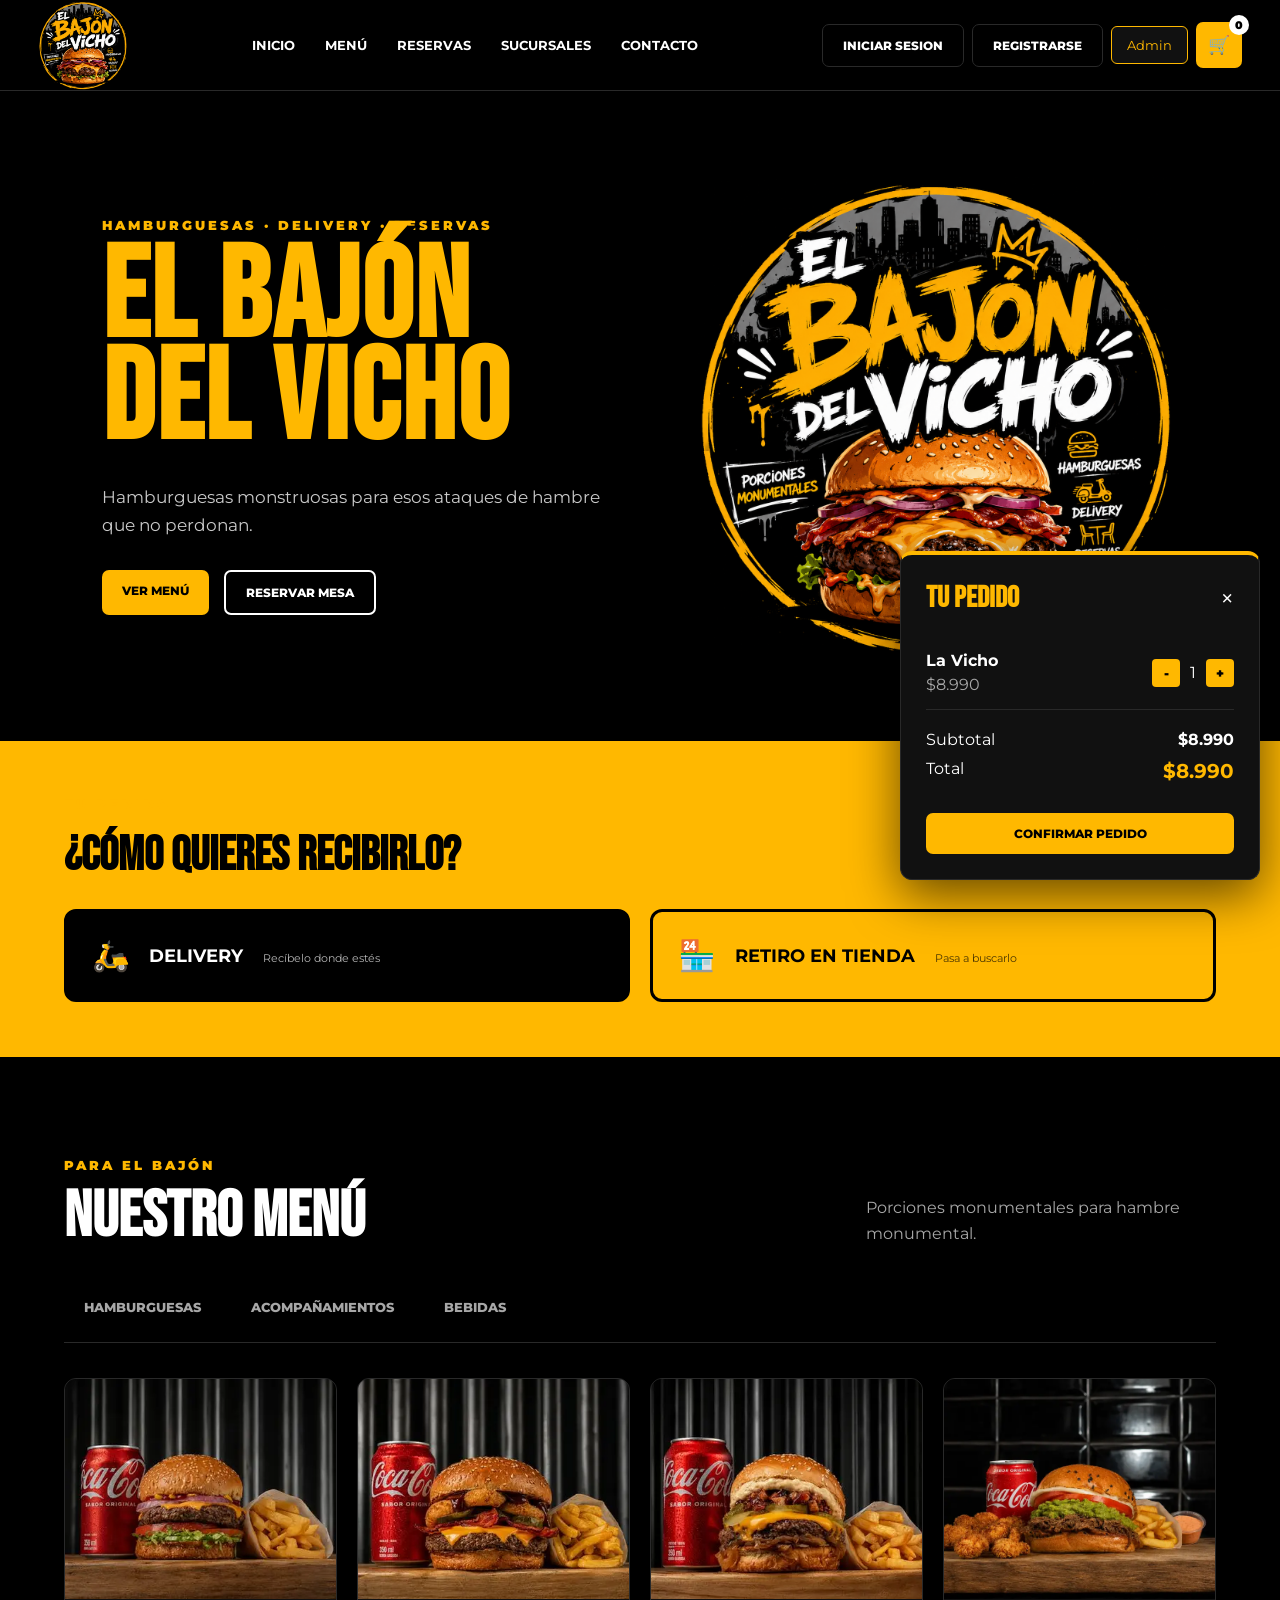
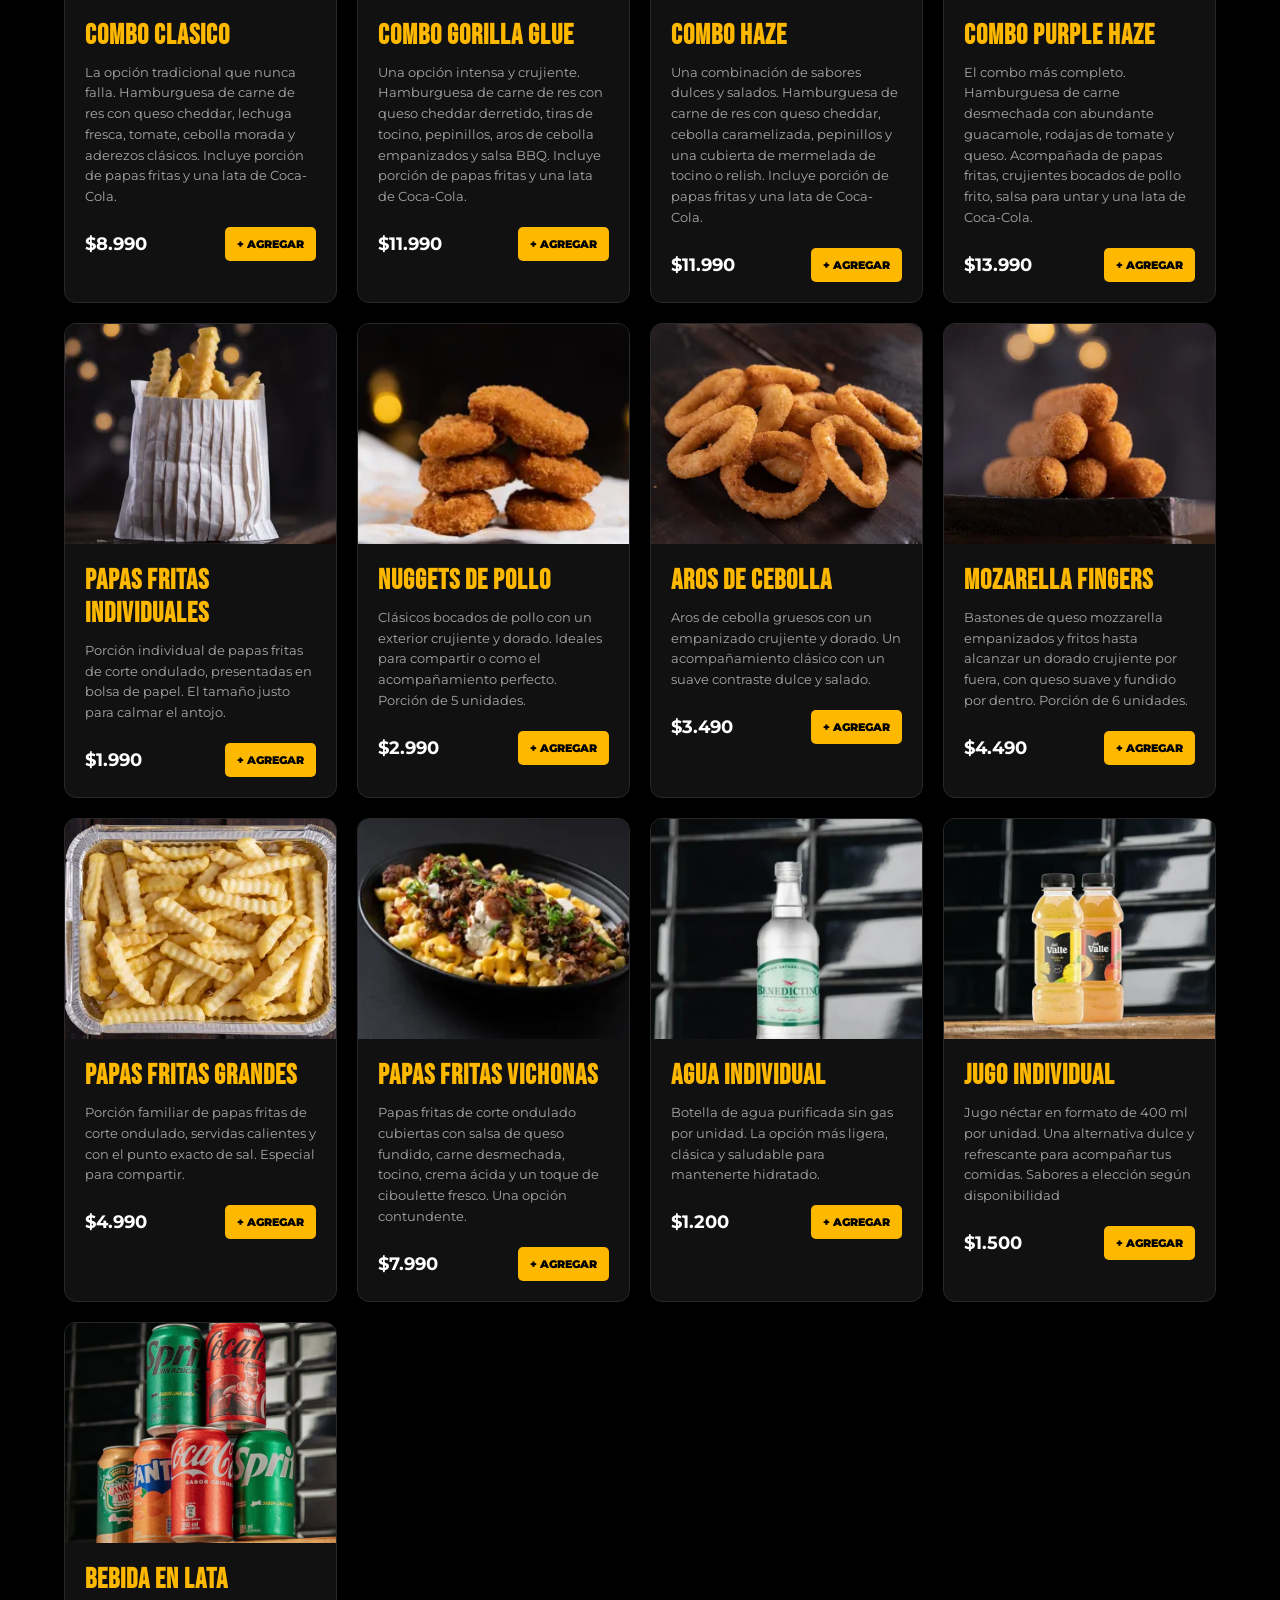
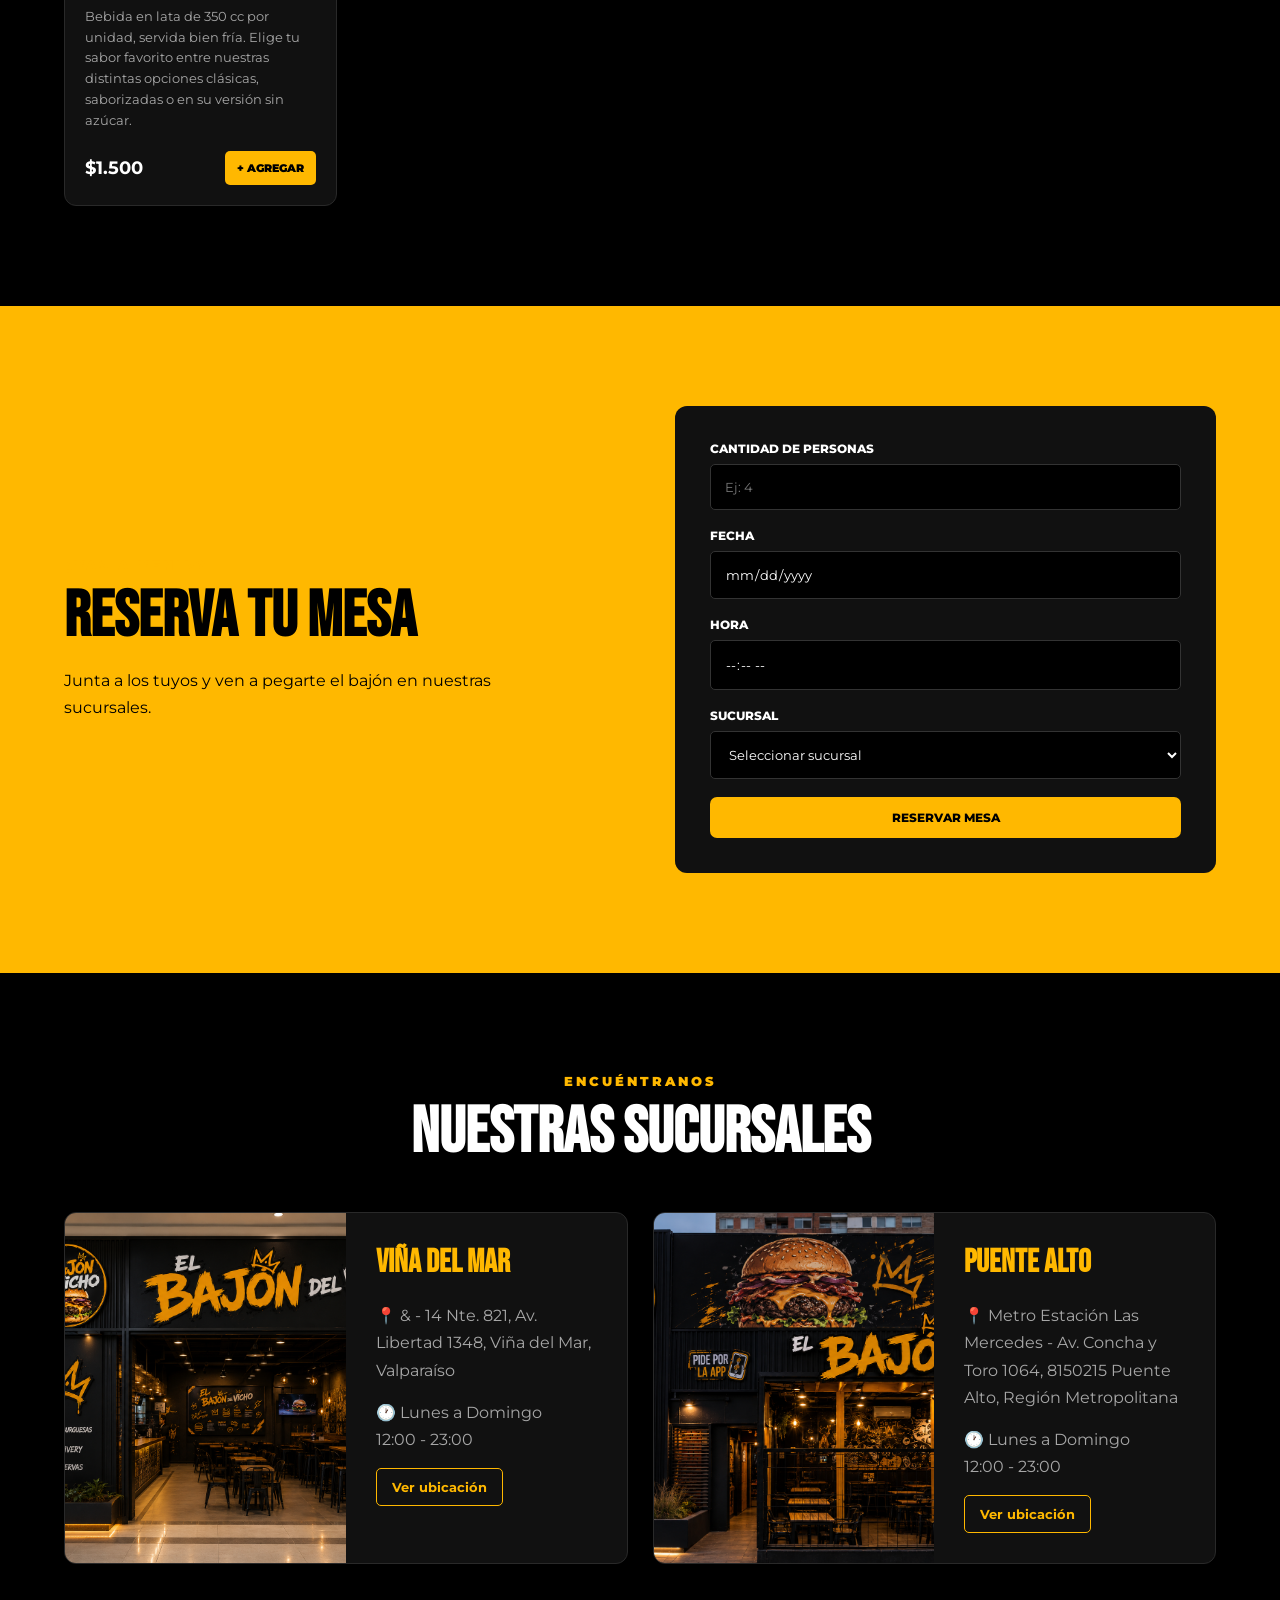
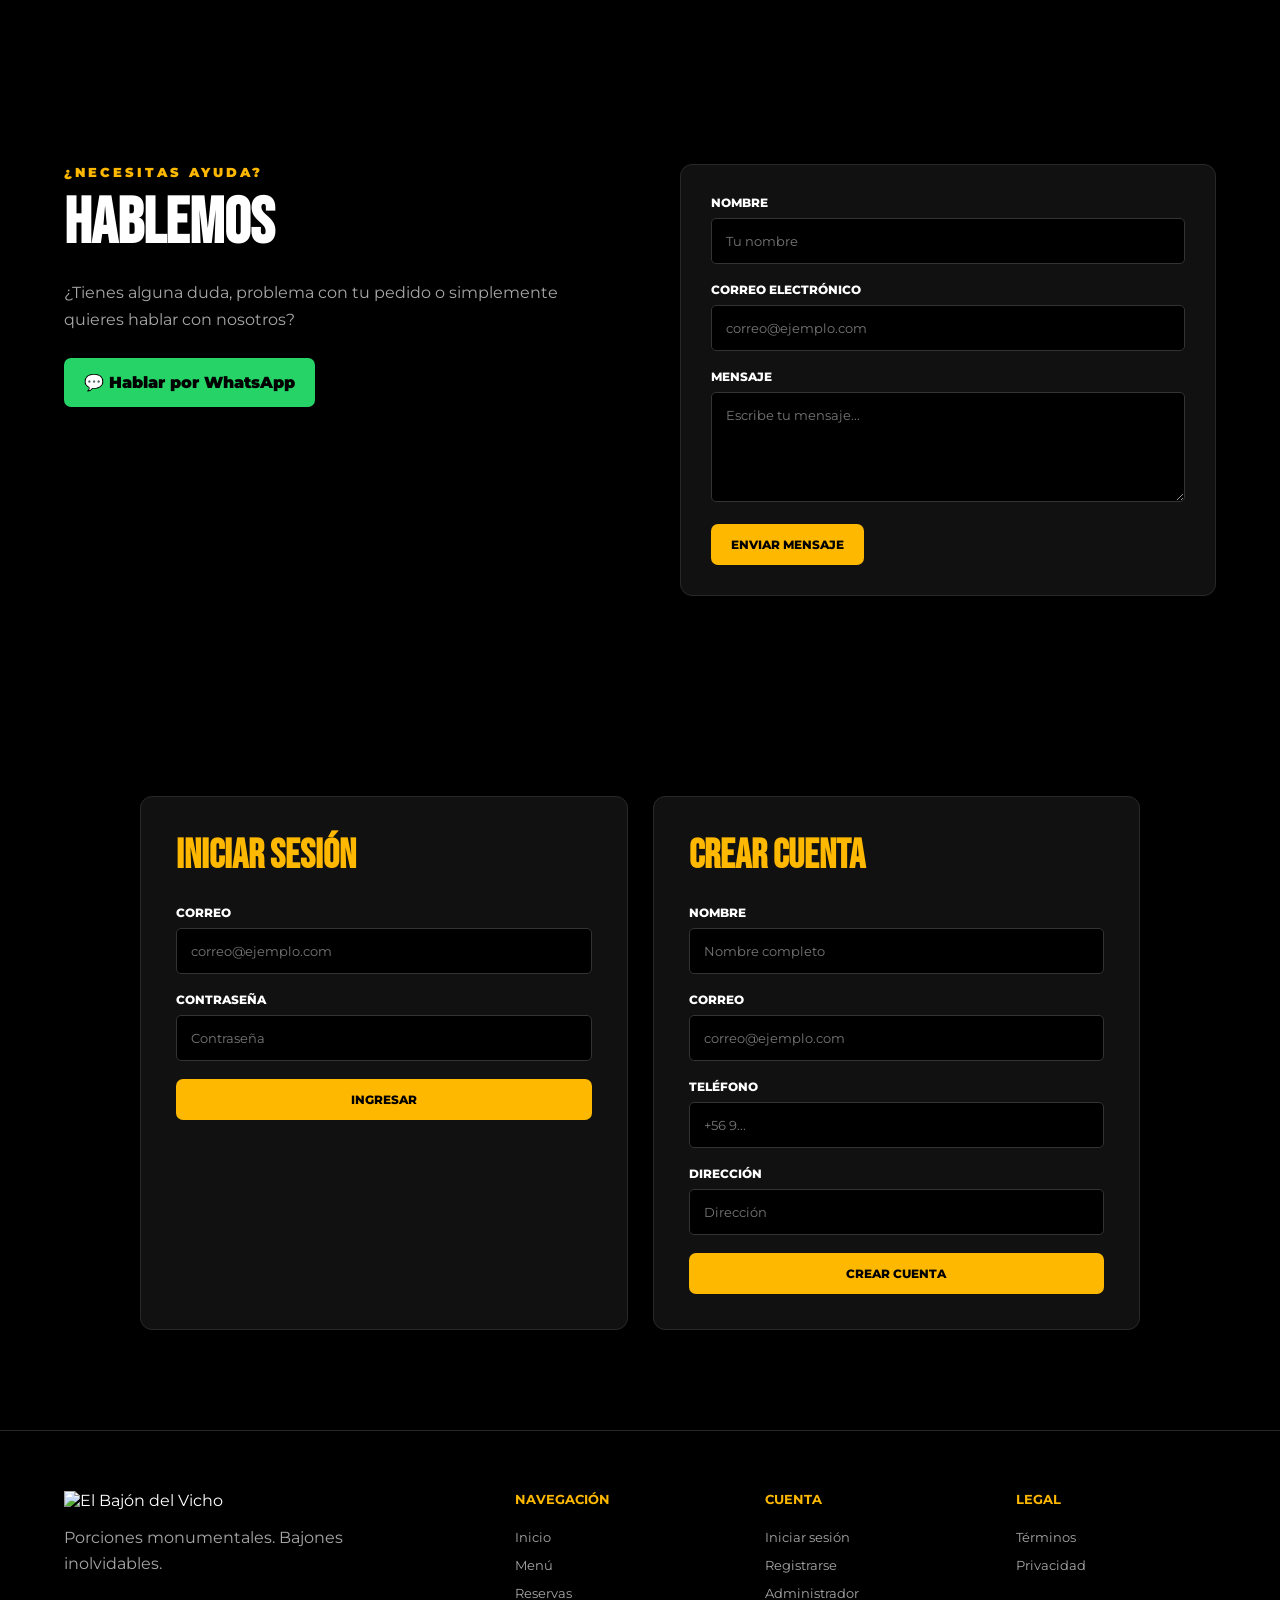
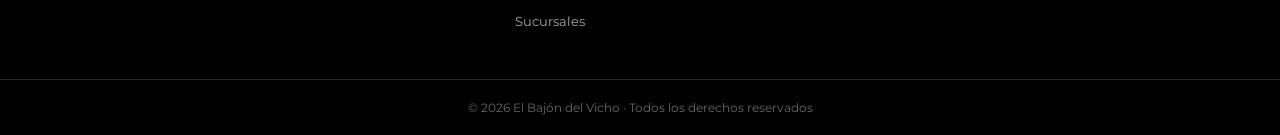
==== index.html @ 32c3caaf "Agregué las imagenes de sucursales, le añadí la dirección y la funcionalidad del botón "Ver Ubicació" ====
<!DOCTYPE html>
<html lang="es">

<head>
    <meta charset="UTF-8">
    <meta name="viewport" content="width=device-width, initial-scale=1.0">

    <title>El Bajón del Vicho | Hamburguesería</title>

    <link rel="stylesheet" href="css/style.css">

    <!-- Fuente -->
    <link rel="preconnect" href="https://fonts.googleapis.com">
    <link rel="preconnect" href="https://fonts.gstatic.com" crossorigin>

    <link href="https://fonts.googleapis.com/css2?family=Bebas+Neue&family=Montserrat:wght@400;500;600;700;800;900&display=swap"
          rel="stylesheet">
</head>

<body>

<!-- =====================================================
     HEADER / NAVEGACIÓN
====================================================== -->

<header class="header">

    <div class="header-container">

        <a href="#inicio" class="logo">
            <img src="assets/logo.png" alt="El Bajón del Vicho" wid>
        </a>

        <nav class="navbar">

            <a href="#inicio">Inicio</a>
            <a href="#menu">Menú</a>
            <a href="#reservas">Reservas</a>
            <a href="#sucursales">Sucursales</a>
            <a href="#contacto">Contacto</a>

        </nav>

        <div class="header-actions">

            <!-- R.2 -->
            <button class="btn btn-login">
                Iniciar sesión
            </button>

            <!-- R.1 -->
            <button class="btn btn-register">
                Registrarse
            </button>

            <!-- R.3 -->
            <button class="admin-button">
                Admin
            </button>

            <button class="cart-button">
                🛒
                <span>0</span>
            </button>

        </div>

    </div>

</header>


<main>

    <!-- =====================================================
         HERO
    ====================================================== -->

    <section id="inicio" class="hero">

        <div class="hero-content">

            <p class="hero-subtitle">
                HAMBURGUESAS · DELIVERY · RESERVAS
            </p>

            <h1>
                EL BAJÓN<br>
                DEL VICHO
            </h1>

            <p class="hero-description">
                Hamburguesas monstruosas para esos ataques
                de hambre que no perdonan.
            </p>

            <div class="hero-buttons">

                <a href="#menu" class="btn btn-primary">
                    Ver menú
                </a>

                <a href="#reservas" class="btn btn-secondary">
                    Reservar mesa
                </a>

            </div>

        </div>

        <!-- Lugar para imagen principal -->
        <div class="hero-image">

            <img
                    src="assets/logo.png"
                    alt="Hamburguesa El Bajón del Vicho"
            >

        </div>

    </section>


    <!-- =====================================================
         MODALIDAD DEL PEDIDO
         R.7
    ====================================================== -->

    <section class="order-type">

        <div class="section-container">

            <p class="section-label">
                TU PEDIDO
            </p>

            <h2>
                ¿CÓMO QUIERES RECIBIRLO?
            </h2>

            <div class="order-options">

                <button class="order-option active">

                        <span class="order-icon">
                            🛵
                        </span>

                    <strong>
                        DELIVERY
                    </strong>

                    <small>
                        Recíbelo donde estés
                    </small>

                </button>


                <button class="order-option">

                        <span class="order-icon">
                            🏪
                        </span>

                    <strong>
                        RETIRO EN TIENDA
                    </strong>

                    <small>
                        Pasa a buscarlo
                    </small>

                </button>

            </div>

        </div>

    </section>


    <!-- =====================================================
         MENÚ
         R.5
    ====================================================== -->

    <section id="menu" class="menu-section">

        <div class="section-container">

            <div class="section-heading">

                <div>

                    <p class="section-label">
                        PARA EL BAJÓN
                    </p>

                    <h2>
                        NUESTRO MENÚ
                    </h2>

                </div>

                <p class="section-description">
                    Porciones monumentales para hambre monumental.
                </p>

            </div>


            <!-- Categorías -->

            <div class="categories">

                <button class="category" data-filter="hamburguesas">
                    Hamburguesas
                </button>

                <button class="category" data-filter="acompanamientos">
                    Acompañamientos
                </button>

                <button class="category" data-filter="bebidas">
                    Bebidas
                </button>

            </div>


            <!-- Productos -->

            <div class="products-grid">


                <!-- PRODUCTO 1 -->

                <article class="product-card" data-category="hamburguesas">

                    <div class="product-image">

                        <!-- REEMPLAZAR POR FOTO -->
                        <img
                                src="assets/combo_clasico.webp"
                                alt="Hamburguesa clásica"
                        >

                    </div>

                    <div class="product-info">

                        <h3>
                            COMBO CLASICO
                        </h3>

                        <p>
                            La opción tradicional que nunca falla. Hamburguesa de carne de res con queso cheddar, lechuga fresca, tomate, cebolla morada y aderezos clásicos. Incluye porción de papas fritas y una lata de Coca-Cola.
                        </p>

                        <div class="product-bottom">

                            <strong>
                                $8.990
                            </strong>

                            <!-- R.6 -->
                            <button class="add-button">
                                + AGREGAR
                            </button>

                        </div>

                    </div>

                </article>


                <!-- PRODUCTO 2 -->

                <article class="product-card" data-category="hamburguesas">

                    <div class="product-image">

                        <img
                                src="assets/combo_gorilla_glue.webp"
                                alt="Hamburguesa doble"
                        >

                    </div>

                    <div class="product-info">

                        <h3>
                            COMBO GORILLA GLUE
                        </h3>

                        <p>
                            Una opción intensa y crujiente. Hamburguesa de carne de res con queso cheddar derretido, tiras de tocino, pepinillos, aros de cebolla empanizados y salsa BBQ. Incluye porción de papas fritas y una lata de Coca-Cola.
                        </p>

                        <div class="product-bottom">

                            <strong>
                                $11.990
                            </strong>

                            <button class="add-button">
                                + AGREGAR
                            </button>

                        </div>

                    </div>

                </article>


                <!-- PRODUCTO 3 -->

                <article class="product-card" data-category="hamburguesas">

                    <div class="product-image">

                        <img
                                src="assets/combo_haze.webp"
                                alt="Hamburguesa monstruosa"
                        >

                    </div>

                    <div class="product-info">

                        <h3>
                            COMBO HAZE
                        </h3>

                        <p>
                            Una combinación de sabores dulces y salados. Hamburguesa de carne de res con queso cheddar, cebolla caramelizada, pepinillos y una cubierta de mermelada de tocino o relish. Incluye porción de papas fritas y una lata de Coca-Cola.
                        </p>

                        <div class="product-bottom">

                            <strong>
                                $11.990
                            </strong>

                            <button class="add-button">
                                + AGREGAR
                            </button>

                        </div>

                    </div>

                </article>


                <!-- PRODUCTO 4 -->

                <article class="product-card" data-category="hamburguesas">

                    <div class="product-image">

                        <img
                                src="assets/combo_purple_haze.webp"
                                alt="Papas fritas"
                        >

                    </div>

                    <div class="product-info">

                        <h3>
                            COMBO PURPLE HAZE
                        </h3>

                        <p>
                            El combo más completo. Hamburguesa de carne desmechada con abundante guacamole, rodajas de tomate y queso. Acompañada de papas fritas, crujientes bocados de pollo frito, salsa para untar y una lata de Coca-Cola.
                        </p>

                        <div class="product-bottom">

                            <strong>
                                $13.990
                            </strong>

                            <button class="add-button">
                                + AGREGAR
                            </button>

                        </div>

                    </div>

                </article>

                <!-- PRODUCTO 5 -->

                <article class="product-card" data-category="acompanamientos">

                    <div class="product-image">

                        <img
                                src="assets/papas_individuales.webp"
                                alt="Papas Fritas Individuales"
                        >

                    </div>

                    <div class="product-info">

                        <h3>
                            Papas Fritas Individuales
                        </h3>

                        <p>
                            Porción individual de papas fritas de corte ondulado, presentadas en bolsa de papel. El tamaño justo para calmar el antojo.
                        </p>

                        <div class="product-bottom">

                            <strong>
                                $1.990
                            </strong>

                            <button class="add-button">
                                + AGREGAR
                            </button>

                        </div>

                    </div>

                </article>

                <!-- PRODUCTO 6 -->

                <article class="product-card" data-category="acompanamientos">

                    <div class="product-image">

                        <img
                                src="assets/nuggets_pollo.webp"
                                alt="Nuggets Pollo"
                        >

                    </div>

                    <div class="product-info">

                        <h3>
                            Nuggets de Pollo
                        </h3>

                        <p>
                            Clásicos bocados de pollo con un exterior crujiente y dorado. Ideales para compartir o como el acompañamiento perfecto. Porción de 5 unidades.
                        </p>

                        <div class="product-bottom">

                            <strong>
                                $2.990
                            </strong>

                            <button class="add-button">
                                + AGREGAR
                            </button>

                        </div>

                    </div>

                </article>

                <!-- PRODUCTO 7 -->

                <article class="product-card" data-category="acompanamientos">

                    <div class="product-image">

                        <img
                                src="assets/aros_cebolla.webp"
                                alt="Aros de Cebolla"
                        >

                    </div>

                    <div class="product-info">

                        <h3>
                            Aros de Cebolla
                        </h3>

                        <p>
                            Aros de cebolla gruesos con un empanizado crujiente y dorado. Un acompañamiento clásico con un suave contraste dulce y salado.
                        </p>

                        <div class="product-bottom">

                            <strong>
                                $3.490
                            </strong>

                            <button class="add-button">
                                + AGREGAR
                            </button>

                        </div>

                    </div>

                </article>

                <!-- PRODUCTO 8 -->

                <article class="product-card" data-category="acompanamientos">

                    <div class="product-image">

                        <img
                                src="assets/mozarella_fingers.webp"
                                alt="Mozarella Fingers"
                        >

                    </div>

                    <div class="product-info">

                        <h3>
                            Mozarella Fingers
                        </h3>

                        <p>
                            Bastones de queso mozzarella empanizados y fritos hasta alcanzar un dorado crujiente por fuera, con queso suave y fundido por dentro. Porción de 6 unidades.
                        </p>

                        <div class="product-bottom">

                            <strong>
                                $4.490
                            </strong>

                            <button class="add-button">
                                + AGREGAR
                            </button>

                        </div>

                    </div>

                </article>

                <!-- PRODUCTO 9 -->

                <article class="product-card" data-category="acompanamientos">

                    <div class="product-image">

                        <img
                                src="assets/papas_grandes.webp"
                                alt="Papas grandes"
                        >

                    </div>

                    <div class="product-info">

                        <h3>
                            Papas Fritas Grandes
                        </h3>

                        <p>
                            Porción familiar de papas fritas de corte ondulado, servidas calientes y con el punto exacto de sal. Especial para compartir.
                        </p>

                        <div class="product-bottom">

                            <strong>
                                $4.990
                            </strong>

                            <button class="add-button">
                                + AGREGAR
                            </button>

                        </div>

                    </div>

                </article>

                <!-- PRODUCTO 10 -->

                <article class="product-card" data-category="acompanamientos">

                    <div class="product-image">

                        <img
                                src="assets/papas_clasicas.webp"
                                alt="Papas Fritas Vichonas"
                        >

                    </div>

                    <div class="product-info">

                        <h3>
                            Papas Fritas Vichonas
                        </h3>

                        <p>
                            Papas fritas de corte ondulado cubiertas con salsa de queso fundido, carne desmechada, tocino, crema ácida y un toque de ciboulette fresco. Una opción contundente.
                        </p>

                        <div class="product-bottom">

                            <strong>
                                $7.990
                            </strong>

                            <button class="add-button">
                                + AGREGAR
                            </button>

                        </div>

                    </div>

                </article>

                <!-- PRODUCTO 11 -->

                <article class="product-card" data-category="bebidas">

                    <div class="product-image">

                        <img
                                src="assets/agua.webp"
                                alt="Agua individual"
                        >

                    </div>

                    <div class="product-info">

                        <h3>
                            Agua Individual
                        </h3>

                        <p>
                            Botella de agua purificada sin gas por unidad. La opción más ligera, clásica y saludable para mantenerte hidratado.
                        </p>

                        <div class="product-bottom">

                            <strong>
                                $1.200
                            </strong>

                            <button class="add-button">
                                + AGREGAR
                            </button>

                        </div>

                    </div>

                </article>

                <!-- PRODUCTO 12 -->

                <article class="product-card" data-category="bebidas">

                    <div class="product-image">

                        <img
                                src="assets/jugo_400ml.webp"
                                alt="Jugo Individual"
                        >

                    </div>

                    <div class="product-info">

                        <h3>
                            Jugo Individual
                        </h3>

                        <p>
                            Jugo néctar en formato de 400 ml por unidad. Una alternativa dulce y refrescante para acompañar tus comidas. Sabores a elección según disponibilidad
                        </p>

                        <div class="product-bottom">

                            <strong>
                                $1.500
                            </strong>

                            <button class="add-button">
                                + AGREGAR
                            </button>

                        </div>

                    </div>

                </article>

                <!-- PRODUCTO 13 -->

                <article class="product-card" data-category="bebidas">

                    <div class="product-image">

                        <img
                                src="assets/bebidas_350cc.webp"
                                alt="Bebida Individual"
                        >

                    </div>

                    <div class="product-info">

                        <h3>
                            Bebida en Lata
                        </h3>

                        <p>
                            Bebida en lata de 350 cc por unidad, servida bien fría. Elige tu sabor favorito entre nuestras distintas opciones clásicas, saborizadas o en su versión sin azúcar.
                        </p>

                        <div class="product-bottom">

                            <strong>
                                $1.500
                            </strong>

                            <button class="add-button">
                                + AGREGAR
                            </button>

                        </div>

                    </div>

                </article>


            </div>

        </div>

    </section>


    <!-- =====================================================
         RESERVAS
         R.9
    ====================================================== -->

    <section id="reservas" class="reservation-section">

        <div class="section-container reservation-container">

            <div class="reservation-info">

                <p class="section-label">
                    ¿VAS A VENIR?
                </p>

                <h2>
                    RESERVA TU MESA
                </h2>

                <p>
                    Junta a los tuyos y ven a pegarte
                    el bajón en nuestras sucursales.
                </p>

            </div>


            <form class="reservation-form">

                <div class="form-group">

                    <label for="people">
                        Cantidad de personas
                    </label>

                    <input
                            type="number"
                            id="people"
                            min="1"
                            placeholder="Ej: 4"
                    >

                </div>


                <div class="form-group">

                    <label for="date">
                        Fecha
                    </label>

                    <input
                            type="date"
                            id="date"
                    >

                </div>


                <div class="form-group">

                    <label for="time">
                        Hora
                    </label>

                    <input
                            type="time"
                            id="time"
                    >

                </div>


                <div class="form-group">

                    <label for="branch">
                        Sucursal
                    </label>

                    <select id="branch">

                        <option value="">
                            Seleccionar sucursal
                        </option>

                        <option>
                            Sucursal Centro
                        </option>

                        <option>
                            Sucursal Providencia
                        </option>

                    </select>

                </div>


                <button
                        type="submit"
                        class="btn btn-primary full-width"
                >
                    Reservar mesa
                </button>

            </form>

        </div>

    </section>


    <!-- =====================================================
         SUCURSALES
         R.11
         R.12
    ====================================================== -->

    <section id="sucursales" class="branches-section">

        <div class="section-container">

            <div class="section-heading centered">

                <p class="section-label">
                    ENCUÉNTRANOS
                </p>

                <h2>
                    NUESTRAS SUCURSALES
                </h2>

            </div>


            <div class="branches-grid">


                <article class="branch-card">

                    <div class="branch-image">

                        <!-- Lugar para mapa/foto -->
                        <img
                                src="assets/sede_vina.png"
                                alt="Sucursal Vina del Mar"
                        >

                    </div>

                    <div class="branch-info">

                        <h3>
                            Viña del Mar
                        </h3>

                        <p>
                            📍 & - 14 Nte. 821, Av. Libertad 1348, Viña del Mar, Valparaíso
                        </p>

                        <p>
                            🕐 Lunes a Domingo
                            <br>
                            12:00 - 23:00
                        </p>

                        <button id="btn-sucursal-vina" class="branch-button">
                            Ver ubicación
                        </button>

                    </div>

                </article>


                <article class="branch-card">

                    <div class="branch-image">

                        <img
                                src="assets/sede_puente_alto.png"
                                alt="Sucursal Puente Alto"
                        >

                    </div>

                    <div class="branch-info">

                        <h3>
                            Puente Alto
                        </h3>

                        <p>
                            📍 Metro Estación Las Mercedes - Av. Concha y Toro 1064, 8150215 Puente Alto, Región Metropolitana
                        </p>

                        <p>
                            🕐 Lunes a Domingo
                            <br>
                            12:00 - 23:00
                        </p>

                        <button id="btn-sucursal-pte-alto" class="branch-button">
                            Ver ubicación
                        </button>

                    </div>

                </article>


            </div>

        </div>

    </section>


    <!-- =====================================================
         CONTACTO
         R.13
         R.14
    ====================================================== -->

    <section id="contacto" class="contact-section">

        <div class="section-container contact-container">

            <div class="contact-info">

                <p class="section-label">
                    ¿NECESITAS AYUDA?
                </p>

                <h2>
                    HABLEMOS
                </h2>

                <p>
                    ¿Tienes alguna duda, problema con tu pedido
                    o simplemente quieres hablar con nosotros?
                </p>


                <!-- R.14 -->

                <a
                        href="#"
                        class="whatsapp-button"
                >
                    💬 Hablar por WhatsApp
                </a>

            </div>


            <!-- R.13 -->

            <form class="contact-form">

                <div class="form-group">

                    <label for="name">
                        Nombre
                    </label>

                    <input
                            type="text"
                            id="name"
                            placeholder="Tu nombre"
                    >

                </div>


                <div class="form-group">

                    <label for="email">
                        Correo electrónico
                    </label>

                    <input
                            type="email"
                            id="email"
                            placeholder="correo@ejemplo.com"
                    >

                </div>


                <div class="form-group">

                    <label for="message">
                        Mensaje
                    </label>

                    <textarea
                            id="message"
                            rows="5"
                            placeholder="Escribe tu mensaje..."
                    ></textarea>

                </div>


                <button
                        type="submit"
                        class="btn btn-primary"
                >
                    Enviar mensaje
                </button>

            </form>

        </div>

    </section>


    <!-- =====================================================
         LOGIN / REGISTRO
         Estructura preparada
         R.1
         R.2
         R.3
    ====================================================== -->

    <section class="account-section">

        <div class="account-container">

            <div class="account-box">

                <h2>
                    INICIAR SESIÓN
                </h2>

                <form>

                    <div class="form-group">

                        <label>
                            Correo
                        </label>

                        <input
                                type="email"
                                placeholder="correo@ejemplo.com"
                        >

                    </div>

                    <div class="form-group">

                        <label>
                            Contraseña
                        </label>

                        <input
                                type="password"
                                placeholder="Contraseña"
                        >

                    </div>

                    <button class="btn btn-primary full-width">
                        Ingresar
                    </button>

                </form>

            </div>


            <div class="account-box">

                <h2>
                    CREAR CUENTA
                </h2>

                <form>

                    <div class="form-group">

                        <label>
                            Nombre
                        </label>

                        <input
                                type="text"
                                placeholder="Nombre completo"
                        >

                    </div>

                    <div class="form-group">

                        <label>
                            Correo
                        </label>

                        <input
                                type="email"
                                placeholder="correo@ejemplo.com"
                        >

                    </div>

                    <div class="form-group">

                        <label>
                            Teléfono
                        </label>

                        <input
                                type="tel"
                                placeholder="+56 9..."
                        >

                    </div>

                    <div class="form-group">

                        <label>
                            Dirección
                        </label>

                        <input
                                type="text"
                                placeholder="Dirección"
                        >

                    </div>

                    <button class="btn btn-primary full-width">
                        Crear cuenta
                    </button>

                </form>

            </div>

        </div>

    </section>


</main>


<!-- =====================================================
     CARRITO
     R.6
     R.15
====================================================== -->

<aside class="cart">

    <div class="cart-header">

        <h2>
            TU PEDIDO
        </h2>

        <button class="close-cart">
            ×
        </button>

    </div>


    <div class="cart-items">

        <!-- Producto de ejemplo -->

        <div class="cart-item">

            <div>

                <strong>
                    La Vicho
                </strong>

                <p>
                    $8.990
                </p>

            </div>


            <div class="quantity">

                <button>
                    -
                </button>

                <span>
                        1
                    </span>

                <button>
                    +
                </button>

            </div>

        </div>

    </div>


    <div class="cart-summary">

        <div>
                <span>
                    Subtotal
                </span>

            <strong>
                $8.990
            </strong>
        </div>


        <div>
                <span>
                    Total
                </span>

            <strong class="cart-total">
                $8.990
            </strong>
        </div>

    </div>


    <button class="btn btn-primary full-width">
        Confirmar pedido
    </button>

</aside>


<!-- =====================================================
     FOOTER
====================================================== -->

<footer class="footer">

    <div class="footer-container">

        <div class="footer-brand">

            <img
                    src="img/logo.png"
                    alt="El Bajón del Vicho"
            >

            <p>
                Porciones monumentales.
                Bajones inolvidables.
            </p>

        </div>


        <div class="footer-links">

            <h3>
                Navegación
            </h3>

            <a href="#inicio">
                Inicio
            </a>

            <a href="#menu">
                Menú
            </a>

            <a href="#reservas">
                Reservas
            </a>

            <a href="#sucursales">
                Sucursales
            </a>

        </div>


        <div class="footer-links">

            <h3>
                Cuenta
            </h3>

            <a href="#">
                Iniciar sesión
            </a>

            <a href="#">
                Registrarse
            </a>

            <a href="#">
                Administrador
            </a>

        </div>


        <div class="footer-links">

            <h3>
                Legal
            </h3>

            <a href="#">
                Términos
            </a>

            <a href="#">
                Privacidad
            </a>

        </div>

    </div>


    <div class="footer-bottom">

        <p>
            © 2026 El Bajón del Vicho · Todos los derechos reservados
        </p>

    </div>

</footer>

<div id = "loginModal" class="modal-overlay">
    <div class = "modal-card">
        <button type="button" class="modal-close" id="closeModal">&times;</button>
        <p class="modal-subtitle"> Hola! ¿Como quieres continuar?</p>
        <h2 class="modal-title"> Inicio Sesion</h2>

        <!-- Opcion Invitado -->
        <div class="modal-actions">
            <button type="button" class="btn btn-guest" id="guestBtn">
                Ingresa como Invitado
            </button>
        </div>
        <div class="modal-divider">
            <span> o ingresa con tu correo</span>
        </div>
        <form id="modalLoginForm">
            <div class="form-group">
                <input type="email" id="modalEmail" placeholder="Ingresa tu correo" required>
            </div>
            <div class="form-group">
                <input type="password" id="modalPassword" placeholder="Contraseña" required>
            </div>
            <button type="submit" class="btn-guest">
                INGRESAR
            </button>
        </form>
    </div>
</div>
<script src="js/script.js"></script>


</body>

</html>
---- css/style.css ----
/* =========================================================
   RESET
========================================================= */

* {
    margin: 0;
    padding: 0;
    box-sizing: border-box;
}

html {
    scroll-behavior: smooth;
    background: #000000;
}

body {
    font-family: 'Montserrat', sans-serif;
    background: #000000;
    color: #ffffff;
}

a {
    text-decoration: none;
    color: inherit;
}

button,
input,
textarea,
select {
    font-family: inherit;
}

button {
    cursor: pointer;
}


/* =========================================================
   VARIABLES
========================================================= */

:root {
    --black: #000000;
    --black-light: #111111;

    --yellow: #ffb800;
    --yellow-dark: #e39e00;

    --white: #ffffff;
    --gray: #a7a7a7;

    --border: #292929;

    --radius: 12px;

    --max-width: 1200px;
}


/* =========================================================
   UTILIDADES
========================================================= */

.section-container {
    width: min(1200px, 90%);
    margin: auto;
}

.full-width {
    width: 100%;
}


/* =========================================================
   HEADER
========================================================= */

.header {
    position: sticky;
    top: 0;

    z-index: 1000;

    background: #000000;

    border-bottom: 1px solid var(--border);
}

.header-container {
    width: min(1400px, 94%);

    margin: auto;

    min-height: 80px;

    display: flex;

    align-items: center;

    justify-content: space-between;

    gap: 25px;
}


/* =========================================================
   LOGO
========================================================= */

.logo img {
    width: 90px;
    display: block;
}


/* =========================================================
   NAVEGACIÓN
========================================================= */

.navbar {
    display: flex;

    align-items: center;

    gap: 30px;
}

.navbar a {
    font-size: 13px;

    font-weight: 700;

    text-transform: uppercase;

    transition: 0.2s;
}

.navbar a:hover {
    color: var(--yellow);
}


/* =========================================================
   BOTONES DEL HEADER
========================================================= */

.header-actions {
    display: flex;

    align-items: center;

    gap: 8px;
}

.btn {
    border: none;

    padding: 13px 20px;

    border-radius: 7px;

    font-weight: 800;

    text-transform: uppercase;

    font-size: 12px;

    transition: 0.2s;
}


/* BOTÓN AMARILLO */

.btn-primary {
    background: var(--yellow);

    color: #000000;
}

.btn-primary:hover {
    background: var(--yellow-dark);

    transform: translateY(-2px);
}


/* BOTÓN TRANSPARENTE */

.btn-secondary {
    border: 2px solid #ffffff;

    background: transparent;

    color: #ffffff;
}

.btn-secondary:hover {
    background: #ffffff;

    color: #000000;
}


/* LOGIN / REGISTRO */

.btn-login,
.btn-register {
    background: transparent;

    color: #ffffff;

    border: 1px solid var(--border);
}

.btn-login:hover,
.btn-register:hover {
    border-color: var(--yellow);

    color: var(--yellow);
}


/* ADMIN */

.admin-button {
    background: #111111;

    color: var(--yellow);

    border: 1px solid var(--yellow);

    padding: 10px 15px;

    border-radius: 6px;
}


/* CARRITO HEADER */

.cart-button {
    position: relative;

    border: none;

    background: var(--yellow);

    color: #000000;

    width: 46px;

    height: 46px;

    border-radius: 7px;

    font-size: 18px;
}

.cart-button span {
    position: absolute;

    top: -7px;

    right: -7px;

    background: #ffffff;

    color: #000000;

    width: 20px;

    height: 20px;

    border-radius: 50%;

    font-size: 11px;

    display: flex;

    align-items: center;

    justify-content: center;

    font-weight: 900;
}


/* =========================================================
   HERO
========================================================= */

.hero {
    min-height: 650px;

    width: 100%;

    display: flex;

    align-items: center;

    justify-content: space-between;

    gap: 40px;

    padding: 80px 8%;

    background: #000000;
}

.hero-content {
    max-width: 650px;

    z-index: 2;
}


.hero-subtitle,
.section-label {
    color: var(--yellow);

    font-size: 13px;

    font-weight: 900;

    letter-spacing: 3px;

    margin-bottom: 15px;
}


.hero h1 {
    font-family: 'Bebas Neue', sans-serif;

    font-size: clamp(70px, 10vw, 140px);

    line-height: 0.8;

    letter-spacing: 2px;

    color: var(--yellow);

    text-shadow: 5px 5px 0 #000000;
}


.hero-description {
    color: #c9c9c9;

    font-size: 17px;

    line-height: 1.7;

    max-width: 500px;

    margin: 30px 0;
}


.hero-buttons {
    display: flex;

    gap: 15px;
}


.hero-image {
    width: 45%;

    display: flex;

    justify-content: center;
}


.hero-image img {
    width: 100%;

    max-width: 600px;

    object-fit: contain;
}


/* =========================================================
   TIPO DE PEDIDO
========================================================= */

.order-type {
    background: var(--yellow);

    color: #000000;

    padding: 55px 0;
}

.order-type h2 {
    font-family: 'Bebas Neue', sans-serif;

    font-size: 48px;

    margin-bottom: 25px;
}


.order-options {
    display: grid;

    grid-template-columns: repeat(2, 1fr);

    gap: 20px;
}


.order-option {
    border: 3px solid #000000;

    background: transparent;

    padding: 25px;

    display: flex;

    align-items: center;

    gap: 20px;

    text-align: left;

    border-radius: var(--radius);

    transition: 0.2s;
}


.order-option:hover,
.order-option.active {
    background: #000000;

    color: #ffffff;
}


.order-icon {
    font-size: 30px;
}


.order-option strong {
    font-size: 18px;

    display: block;
}


.order-option small {
    display: block;

    margin-top: 5px;

    opacity: 0.7;
}


/* =========================================================
   MENÚ
========================================================= */

.menu-section {
    padding: 100px 0;

    background: #000000;
}


.section-heading {
    display: flex;

    align-items: end;

    justify-content: space-between;

    gap: 30px;

    margin-bottom: 40px;
}


.section-heading h2,
.reservation-info h2,
.contact-info h2 {
    font-family: 'Bebas Neue', sans-serif;

    font-size: 65px;

    line-height: 0.9;
}


.section-description {
    max-width: 350px;

    color: var(--gray);

    line-height: 1.6;
}


/* =========================================================
   CATEGORÍAS
========================================================= */

.categories {
    display: flex;

    gap: 10px;

    margin-bottom: 35px;

    border-bottom: 1px solid var(--border);

    padding-bottom: 15px;
}


.category {
    border: none;

    background: transparent;

    color: var(--gray);

    padding: 12px 20px;

    font-weight: 800;

    text-transform: uppercase;
}


.category:hover,
.category.active {
    background: var(--yellow);

    color: #000000;

    border-radius: 5px;
}


/* =========================================================
   PRODUCTOS
========================================================= */

.products-grid {
    display: grid;

    grid-template-columns: repeat(4, 1fr);

    gap: 20px;
}


.product-card {
    background: var(--black-light);

    border: 1px solid var(--border);

    border-radius: var(--radius);

    overflow: hidden;

    transition: 0.25s;
}


.product-card:hover {
    transform: translateY(-6px);

    border-color: var(--yellow);
}


.product-image {
    width: 100%;

    height: 220px;

    background: #111111;

    overflow: hidden;
}


.product-image img {
    width: 100%;

    height: 100%;

    object-fit: cover;
}


.product-info {
    padding: 20px;
}


.product-info h3 {
    font-family: 'Bebas Neue', sans-serif;

    font-size: 28px;

    color: var(--yellow);

    letter-spacing: 1px;
}


.product-info p {
    color: var(--gray);

    font-size: 13px;

    line-height: 1.6;

    min-height: 65px;

    margin: 10px 0 20px;
}


.product-bottom {
    display: flex;

    align-items: center;

    justify-content: space-between;

    gap: 10px;
}


.product-bottom strong {
    font-size: 18px;
}


.add-button {
    background: var(--yellow);

    color: #000000;

    border: none;

    padding: 10px 12px;

    border-radius: 5px;

    font-weight: 900;

    font-size: 11px;
}


/* =========================================================
   RESERVAS
========================================================= */

.reservation-section {
    padding: 100px 0;

    background: var(--yellow);

    color: #000000;
}


.reservation-container {
    display: grid;

    grid-template-columns: 1fr 1fr;

    gap: 70px;

    align-items: center;
}


.reservation-info p:last-child {
    max-width: 500px;

    line-height: 1.7;

    margin-top: 20px;
}


.reservation-form {
    background: #111111;

    color: #ffffff;

    padding: 35px;

    border-radius: var(--radius);
}


/* =========================================================
   FORMULARIOS
========================================================= */

.form-group {
    margin-bottom: 18px;
}


.form-group label {
    display: block;

    font-size: 12px;

    font-weight: 800;

    text-transform: uppercase;

    margin-bottom: 8px;
}


.form-group input,
.form-group select,
.form-group textarea {
    width: 100%;

    padding: 14px;

    background: #000000;

    border: 1px solid #333333;

    color: #ffffff;

    border-radius: 5px;

    outline: none;
}


.form-group input:focus,
.form-group select:focus,
.form-group textarea:focus {
    border-color: var(--yellow);
}


.form-group input::placeholder,
.form-group textarea::placeholder {
    color: #777777;
}


/* =========================================================
   SUCURSALES
========================================================= */

.branches-section {
    padding: 100px 0;

    background: #000000;
}


.centered {
    display: block;

    text-align: center;

    margin-bottom: 50px;
}


.branches-grid {
    display: grid;

    grid-template-columns: repeat(2, 1fr);

    gap: 25px;
}


.branch-card {
    background: var(--black-light);

    border: 1px solid var(--border);

    border-radius: var(--radius);

    overflow: hidden;

    display: grid;

    grid-template-columns: 1fr 1fr;
}


.branch-image {
    min-height: 300px;

    background: #111111;
}


.branch-image img {
    width: 100%;

    height: 100%;

    object-fit: cover;
}


.branch-info {
    padding: 30px;
}


.branch-info h3 {
    font-family: 'Bebas Neue', sans-serif;

    color: var(--yellow);

    font-size: 32px;

    margin-bottom: 20px;
}


.branch-info p {
    color: var(--gray);

    line-height: 1.7;

    margin-bottom: 15px;
}


.branch-button {
    background: transparent;

    border: 1px solid var(--yellow);

    color: var(--yellow);

    padding: 10px 15px;

    border-radius: 5px;

    font-weight: 700;
}


/* =========================================================
   CONTACTO
========================================================= */

.contact-section {
    padding: 100px 0;

    background: #000000;
}


.contact-container {
    display: grid;

    grid-template-columns: 1fr 1fr;

    gap: 80px;

    align-items: start;
}


.contact-info > p:not(.section-label) {
    color: var(--gray);

    line-height: 1.7;

    max-width: 500px;

    margin: 25px 0;
}


.whatsapp-button {
    display: inline-block;

    background: #25D366;

    color: #000000;

    padding: 15px 20px;

    border-radius: 7px;

    font-weight: 900;
}


.contact-form {
    background: #111111;

    padding: 30px;

    border-radius: var(--radius);

    border: 1px solid var(--border);
}


/* =========================================================
   CUENTA
========================================================= */

.account-section {
    padding: 100px 0;

    background: #000000;
}


.account-container {
    width: min(1000px, 90%);

    margin: auto;

    display: grid;

    grid-template-columns: 1fr 1fr;

    gap: 25px;
}


.account-box {
    background: #111111;

    border: 1px solid var(--border);

    padding: 35px;

    border-radius: var(--radius);
}


.account-box h2 {
    font-family: 'Bebas Neue', sans-serif;

    font-size: 40px;

    color: var(--yellow);

    margin-bottom: 25px;
}


/* =========================================================
   CARRITO
========================================================= */

.cart {
    position: fixed;

    right: 20px;

    bottom: 20px;

    width: 360px;

    max-width: calc(100% - 40px);

    background: #111111;

    border: 1px solid var(--border);

    border-top: 4px solid var(--yellow);

    border-radius: var(--radius);

    padding: 25px;

    z-index: 900;

    box-shadow: 0 15px 50px rgba(0, 0, 0, 0.6);
}


.cart-header {
    display: flex;

    align-items: center;

    justify-content: space-between;

    margin-bottom: 20px;
}


.cart-header h2 {
    font-family: 'Bebas Neue', sans-serif;

    font-size: 30px;

    color: var(--yellow);
}


.close-cart {
    background: transparent;

    border: none;

    color: #ffffff;

    font-size: 25px;
}


.cart-item {
    display: flex;

    align-items: center;

    justify-content: space-between;

    padding: 15px 0;

    border-bottom: 1px solid var(--border);
}


.cart-item p {
    color: var(--gray);

    margin-top: 5px;
}


.quantity {
    display: flex;

    align-items: center;

    gap: 10px;
}


.quantity button {
    width: 28px;

    height: 28px;

    background: var(--yellow);

    border: none;

    font-weight: 900;

    border-radius: 4px;
}


.cart-summary {
    padding: 20px 0;
}


.cart-summary div {
    display: flex;

    justify-content: space-between;

    margin-bottom: 10px;
}


.cart-total {
    color: var(--yellow);

    font-size: 20px;
}


/* =========================================================
   FOOTER
========================================================= */

.footer {
    background: #000000;

    border-top: 1px solid var(--border);

    padding-top: 60px;
}


.footer-container {
    width: min(1200px, 90%);

    margin: auto;

    display: grid;

    grid-template-columns: 2fr 1fr 1fr 1fr;

    gap: 50px;

    padding-bottom: 50px;
}


.footer-brand img {
    width: 100px;

    margin-bottom: 15px;
}


.footer-brand p {
    color: var(--gray);

    max-width: 300px;

    line-height: 1.6;
}


.footer-links {
    display: flex;

    flex-direction: column;

    gap: 12px;
}


.footer-links h3 {
    color: var(--yellow);

    margin-bottom: 10px;

    text-transform: uppercase;

    font-size: 13px;
}


.footer-links a {
    color: var(--gray);

    font-size: 13px;
}


.footer-links a:hover {
    color: #ffffff;
}


.footer-bottom {
    border-top: 1px solid var(--border);

    padding: 20px;

    text-align: center;

    color: #666666;

    font-size: 12px;
}
.modal-overlay {
    display: none;
    position: fixed;
    top: 0;
    left: 0;
    width: 100%;
    height: 100%;
    background-color:rgba(0,0,0,0.85);
    z-index: 2000;
    justify-content: center;
    align-items: center;
}
.modal-card{
    background: var(--black-light);
    border: 1px solid var(--border);
    width: 90%;
    max-width: 400px;
    padding: 35px 25px;
    border-radius: var(--radius);
    position: relative;
    text-align: center;
    box-shadow: 0 10px 40px rgba(0, 0, 0, 0.8);
}
.modal-close{


    position: absolute;
    top: 15px;
    right: 15px;
    background: transparent;
    border: none;
    font-size: 24px;
    cursor: pointer;
    color: var(--gray);
    transition: 0.2s;
}
.modal-close:hover{
    color: var(--yellow);
}
.modal-subtitle{
    font-size: 13px;
    color: var(--gray);
    margin-bottom: 5px;
}
.modal-title{
    font-family: 'Bebas Neue', sans-serif;
    font-size: 36px;
    letter-spacing: 1px;
    color: var(--yellow);
    margin-bottom: 20px;
}
.btn-guest{
    background-color: var(--yellow);
    color: #000000;
    font-weight: 800;
    width: 100%;
    padding: 14px;
    border: none;
    border-radius: 7px;
    cursor: pointer;
    font-size: 12px;
    text-transform: uppercase;
    transition: 0.2s;
}
.btn-guest:hover{
    background-color: var(--yellow-dark);
    transform: translateY(-2px);
}
.modal-divider{
    margin: 25px 0;
    border-bottom: 1px solid var(--border);
    line-height: 0.1em;
}
.modal-divider span{
    background: var(--black-light);
    padding: 0 12px;
    color: var(--gray);
    font-size: 12px;
}
.modal-footer-links{
    margin-top: 20px;
    display: flex;
    flex-direction: column;
    gap: 8px;
}
.modal-footer-links a {
    color: var(--yellow);
    text-decoration: none;
    font-size: 12px;
    font-weight: 700;
}

.modal-footer-links a:hover {
    text-decoration: underline;
}




/* =========================================================
   RESPONSIVE - TABLET
========================================================= */

@media (max-width: 1100px) {

    .navbar {
        display: none;
    }

    .products-grid {
        grid-template-columns: repeat(2, 1fr);
    }

    .hero-image {
        width: 40%;
    }

}


/* =========================================================
   RESPONSIVE - MÓVIL
========================================================= */

@media (max-width: 800px) {

    .header-actions .btn-login,
    .header-actions .btn-register,
    .admin-button {
        display: none;
    }


    .hero {
        flex-direction: column;

        text-align: center;

        padding-top: 60px;
    }


    .hero-content {
        max-width: 100%;
    }


    .hero-description {
        margin-left: auto;

        margin-right: auto;
    }


    .hero-buttons {
        justify-content: center;
    }


    .hero-image {
        width: 80%;
    }


    .order-options {
        grid-template-columns: 1fr;
    }


    .section-heading {
        display: block;
    }


    .section-description {
        margin-top: 15px;
    }


    .reservation-container,
    .contact-container,
    .account-container {
        grid-template-columns: 1fr;
    }


    .branches-grid {
        grid-template-columns: 1fr;
    }


    .footer-container {
        grid-template-columns: 1fr 1fr;
    }

}


/* =========================================================
   RESPONSIVE - MÓVIL PEQUEÑO
========================================================= */

@media (max-width: 550px) {

    .header-container {
        min-height: 65px;
    }


    .logo img {
        width: 70px;
    }


    .products-grid {
        grid-template-columns: 1fr;
    }


    .branch-card {
        grid-template-columns: 1fr;
    }


    .branch-image {
        min-height: 220px;
    }


    .footer-container {
        grid-template-columns: 1fr;
    }


    .hero h1 {
        font-size: 75px;
    }


    .hero-buttons {
        flex-direction: column;
    }


    .cart {
        right: 10px;

        bottom: 10px;

        max-width: calc(100% - 20px);
    }

}
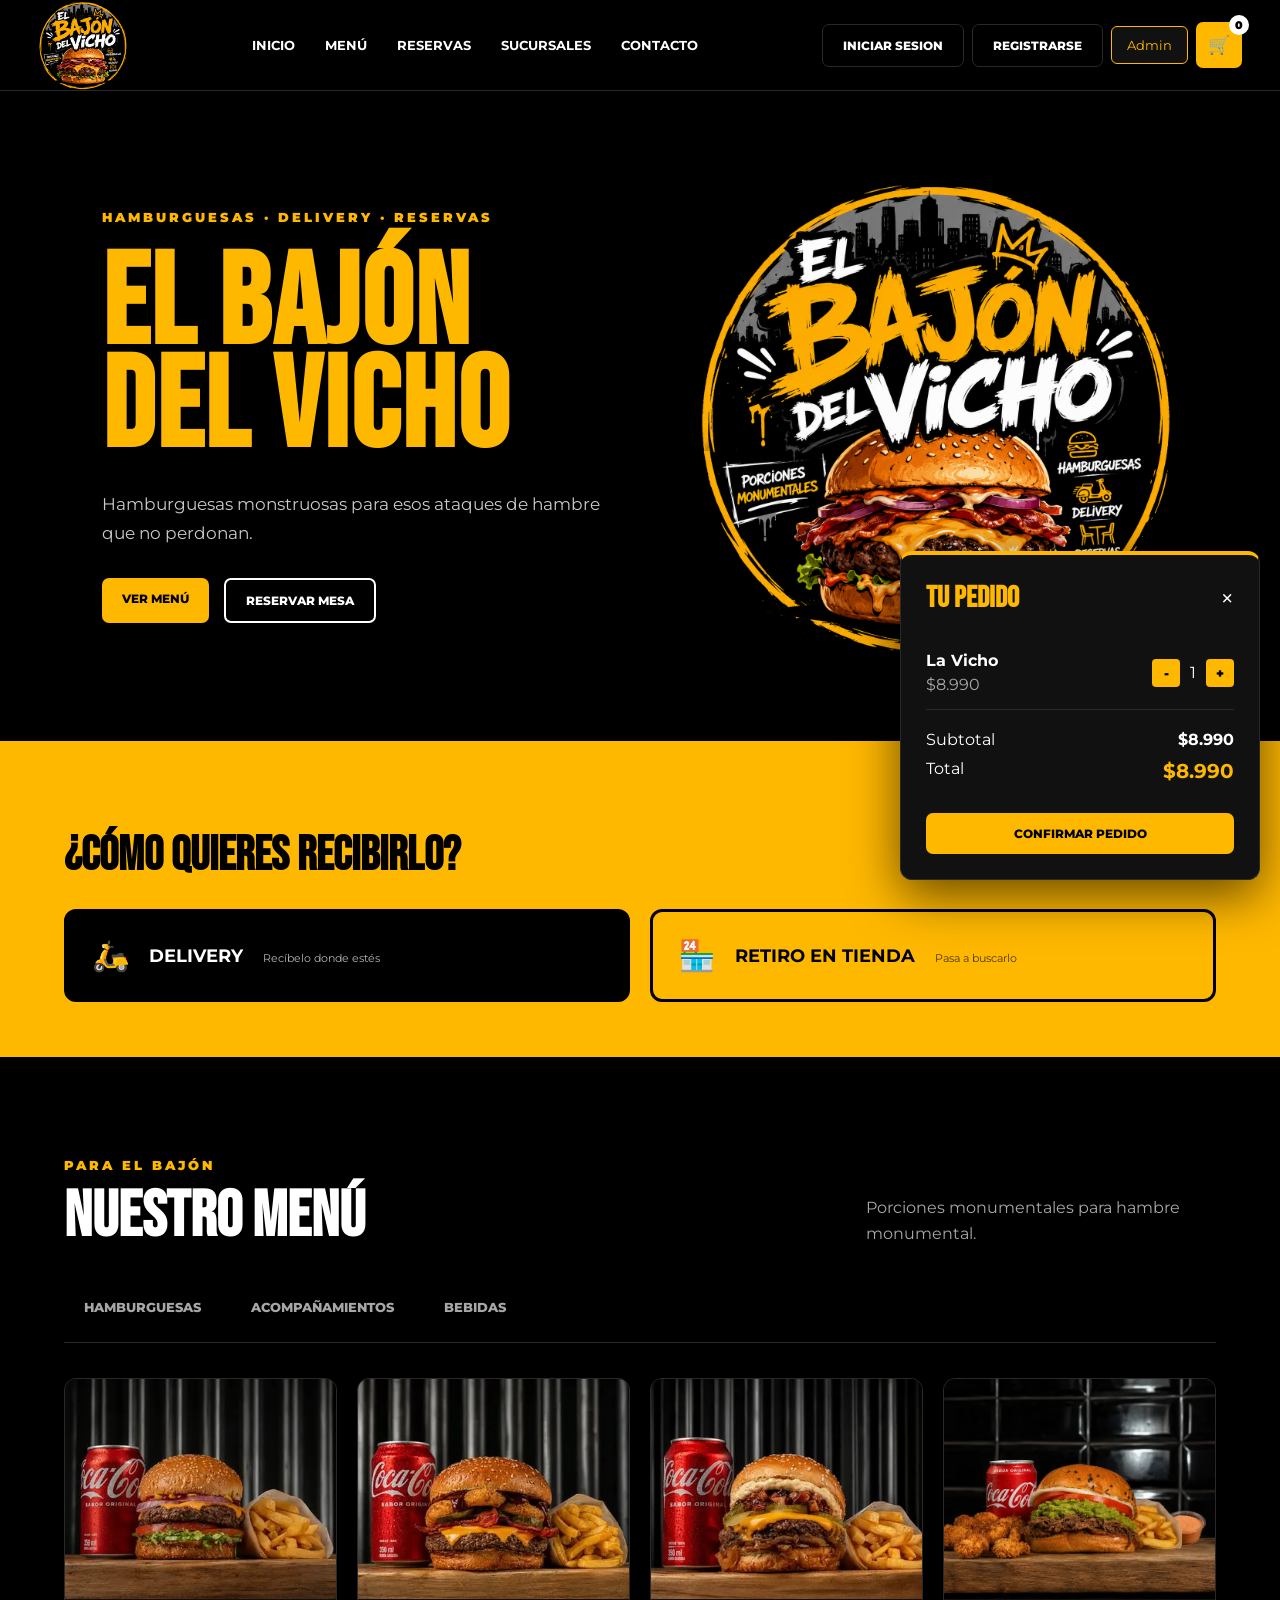
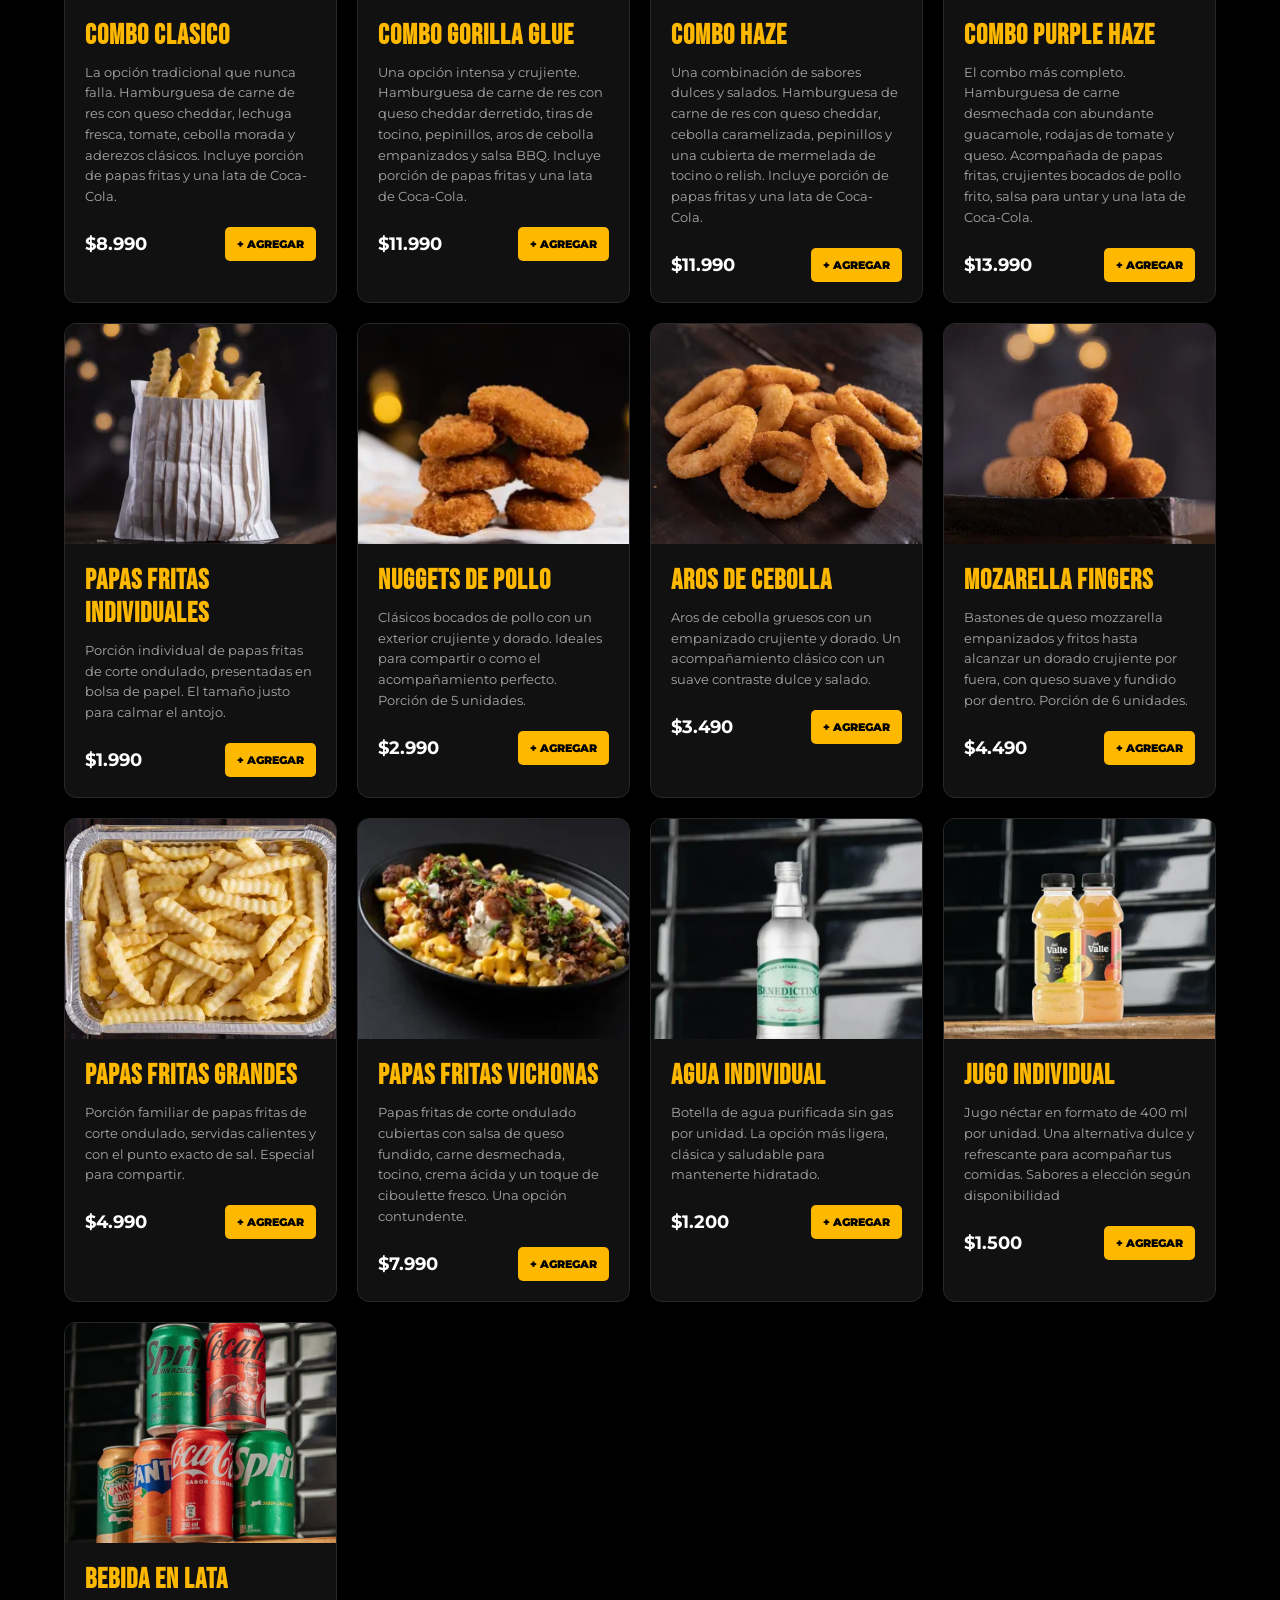
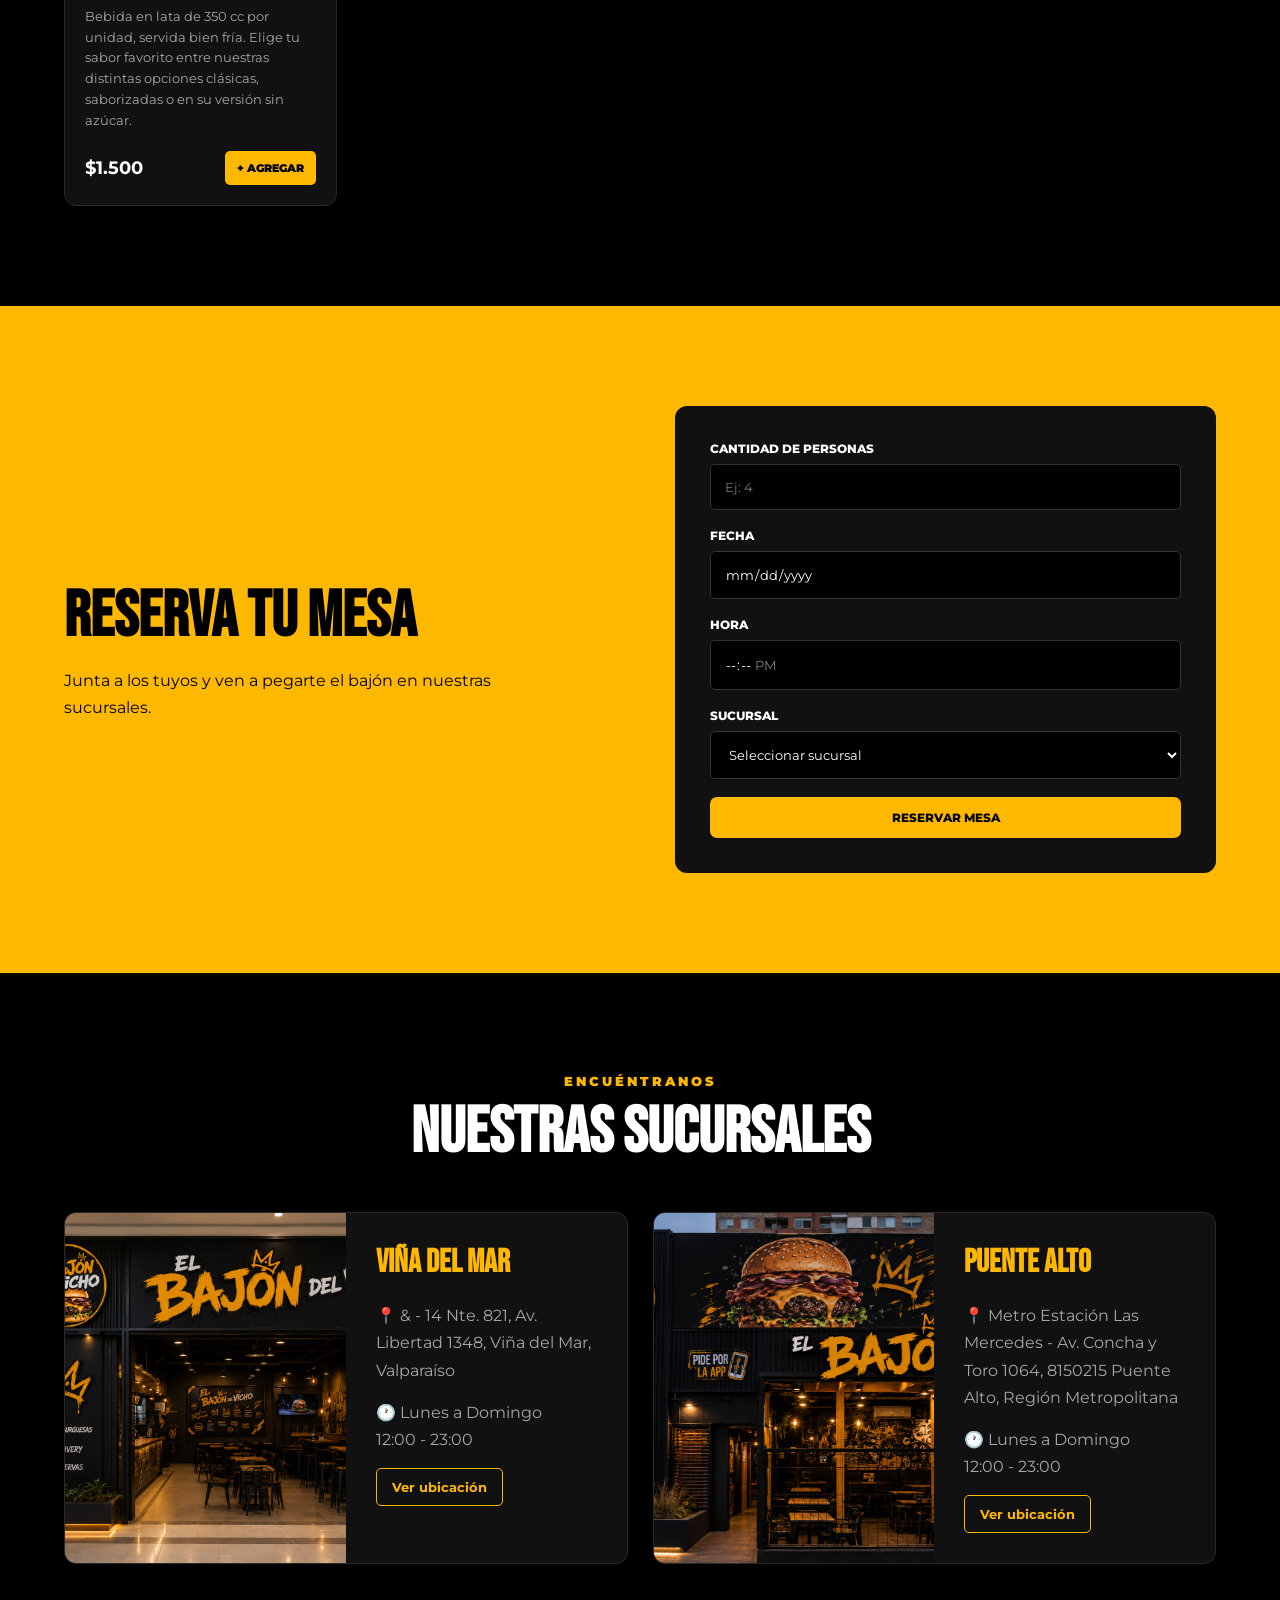
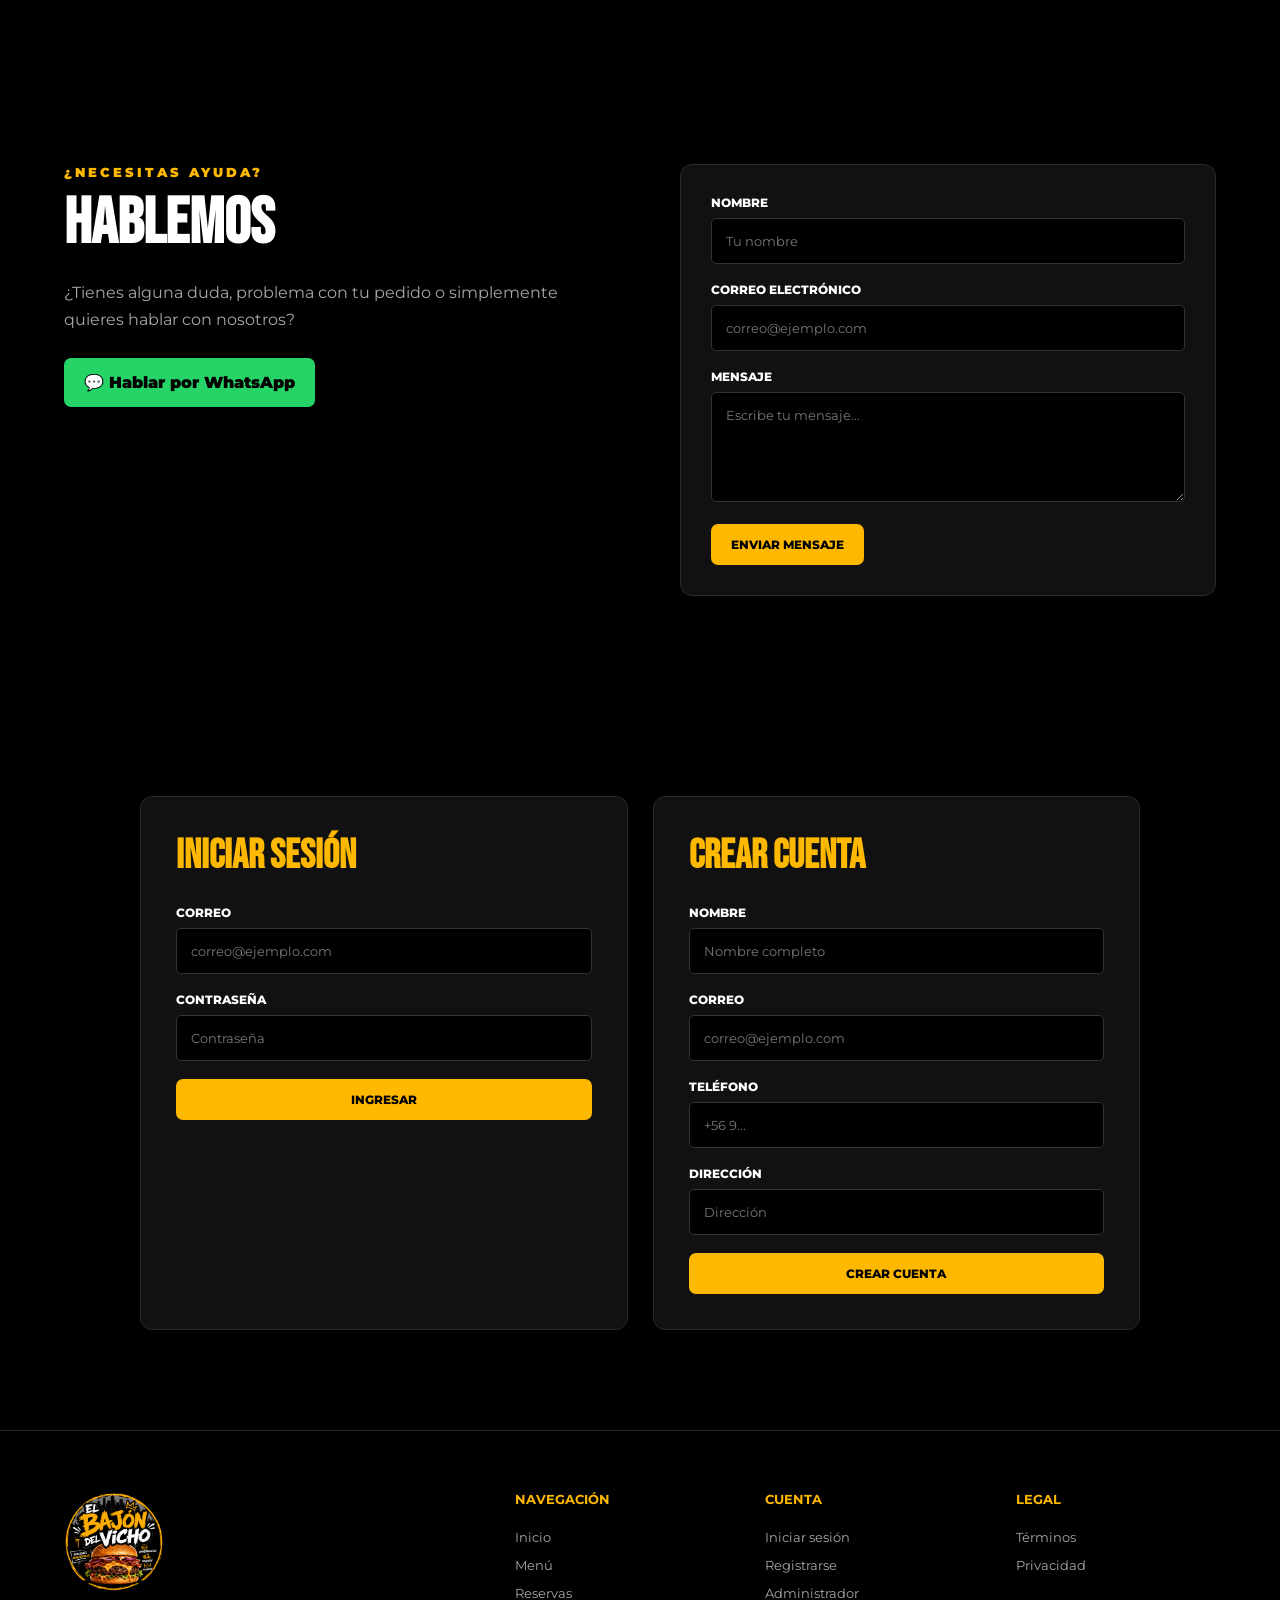
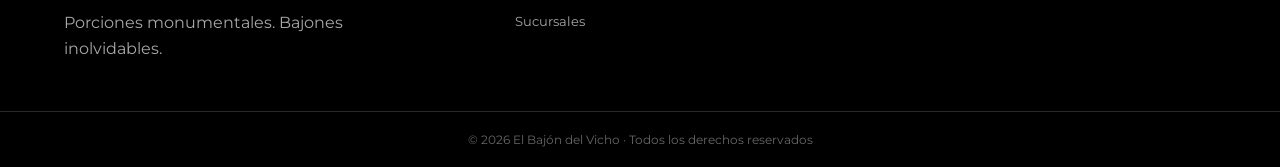
==== commit 59295dc6: "Configuré los limites de reserva (cantidad personas, fecha, hora, sucursales). Configuré (y quedó li" ====
--- a/index.html
+++ b/index.html
@@ -793,6 +793,7 @@
                             type="number"
                             id="people"
                             min="1"
+                            max="5"
                             placeholder="Ej: 4"
                     >
 
@@ -822,6 +823,9 @@
                     <input
                             type="time"
                             id="time"
+                            min="12:00"
+                            max="23:00"
+                            required
                     >
 
                 </div>
@@ -840,11 +844,11 @@
                         </option>
 
                         <option>
-                            Sucursal Centro
+                            Sucursal Viña del Mar
                         </option>
 
                         <option>
-                            Sucursal Providencia
+                            Sucursal Puente Alto
                         </option>
 
                     </select>
@@ -1000,10 +1004,7 @@
 
                 <!-- R.14 -->
 
-                <a
-                        href="#"
-                        class="whatsapp-button"
-                >
+                <a href="https://wa.me/56967671234?text=Hola,%20estoy%20viendo%20la%20página%20de%20El%20Bajón%20del%20Vicho%20y%20tengo%20una%20duda." target="_blank" class="whatsapp-button">
                     💬 Hablar por WhatsApp
                 </a>
 
@@ -1309,7 +1310,7 @@
         <div class="footer-brand">
 
             <img
-                    src="img/logo.png"
+                    src="assets/logo.png"
                     alt="El Bajón del Vicho"
             >
 
--- a/css/style.css
+++ b/css/style.css
@@ -342,6 +342,9 @@
     text-shadow: 5px 5px 0 #000000;
 }
 
+.hero-subtitle {
+    margin-bottom: 30px;
+}
 
 .hero-description {
     color: #c9c9c9;
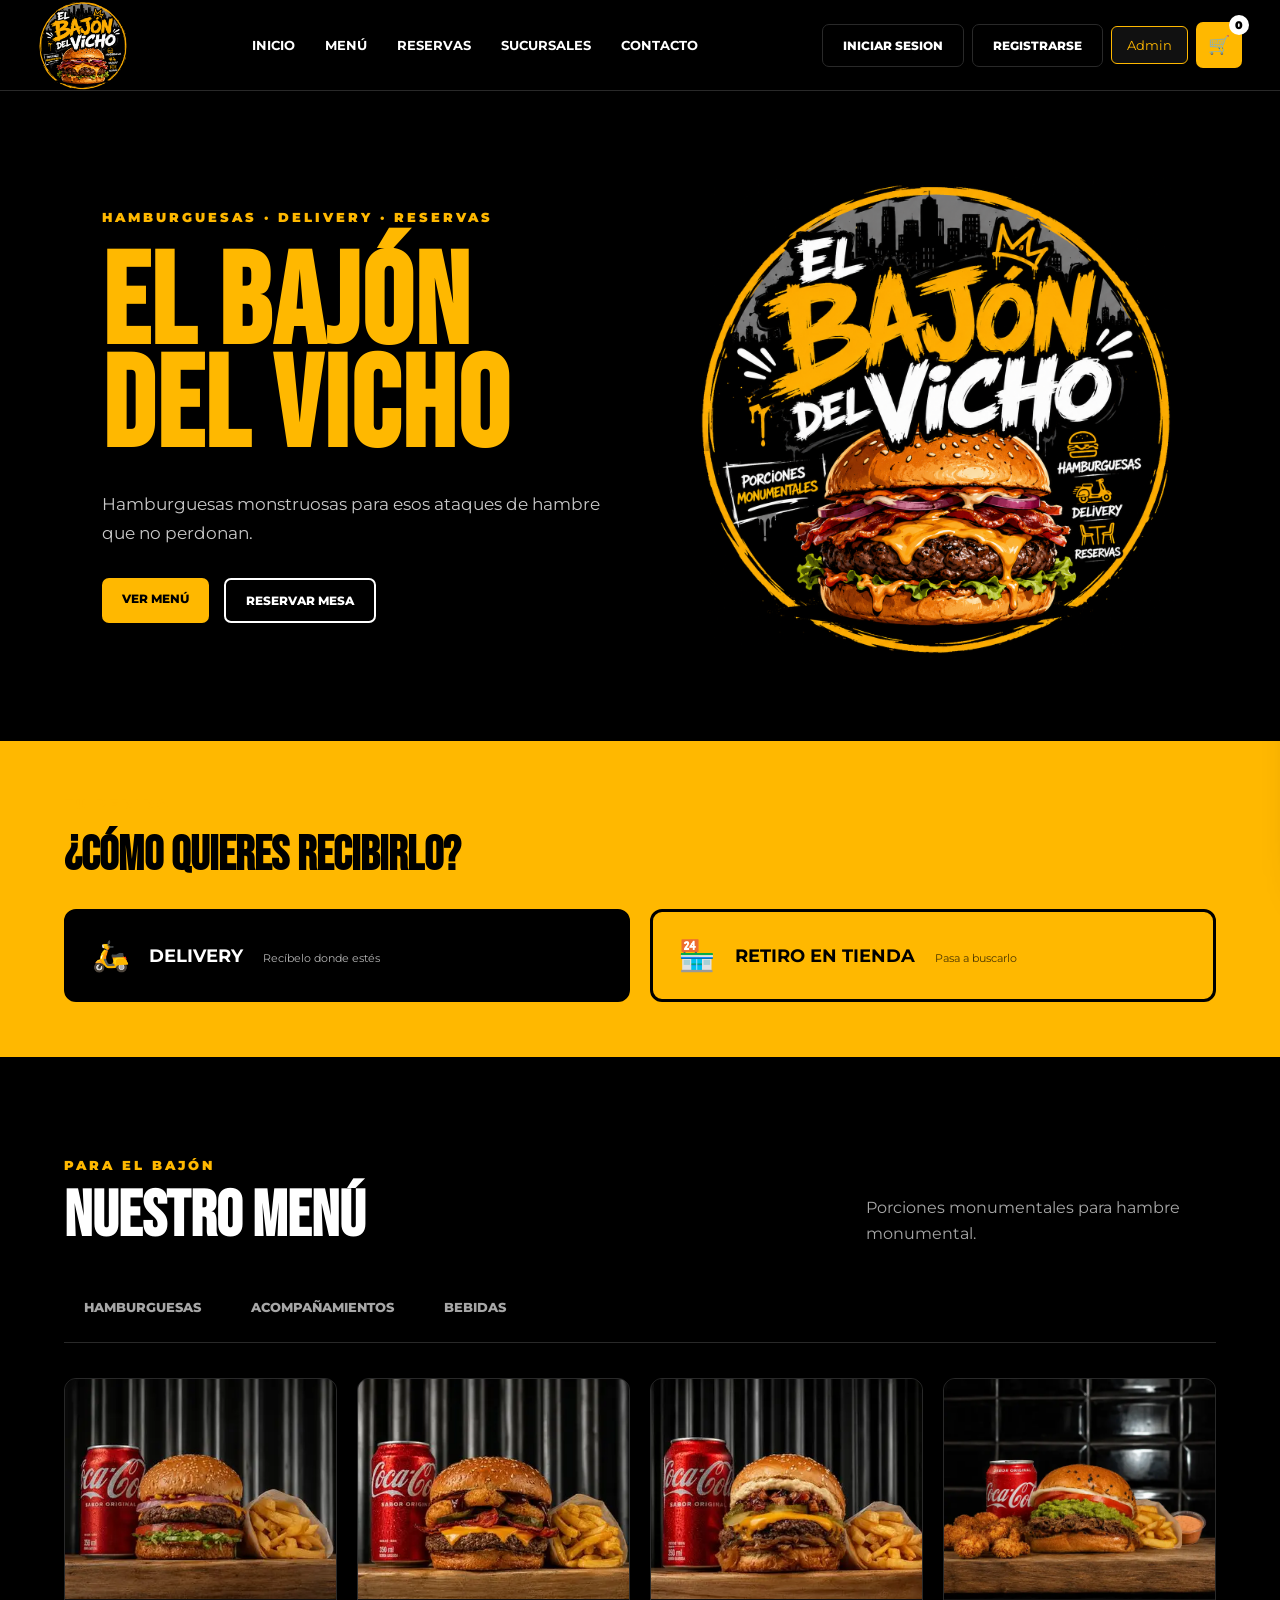
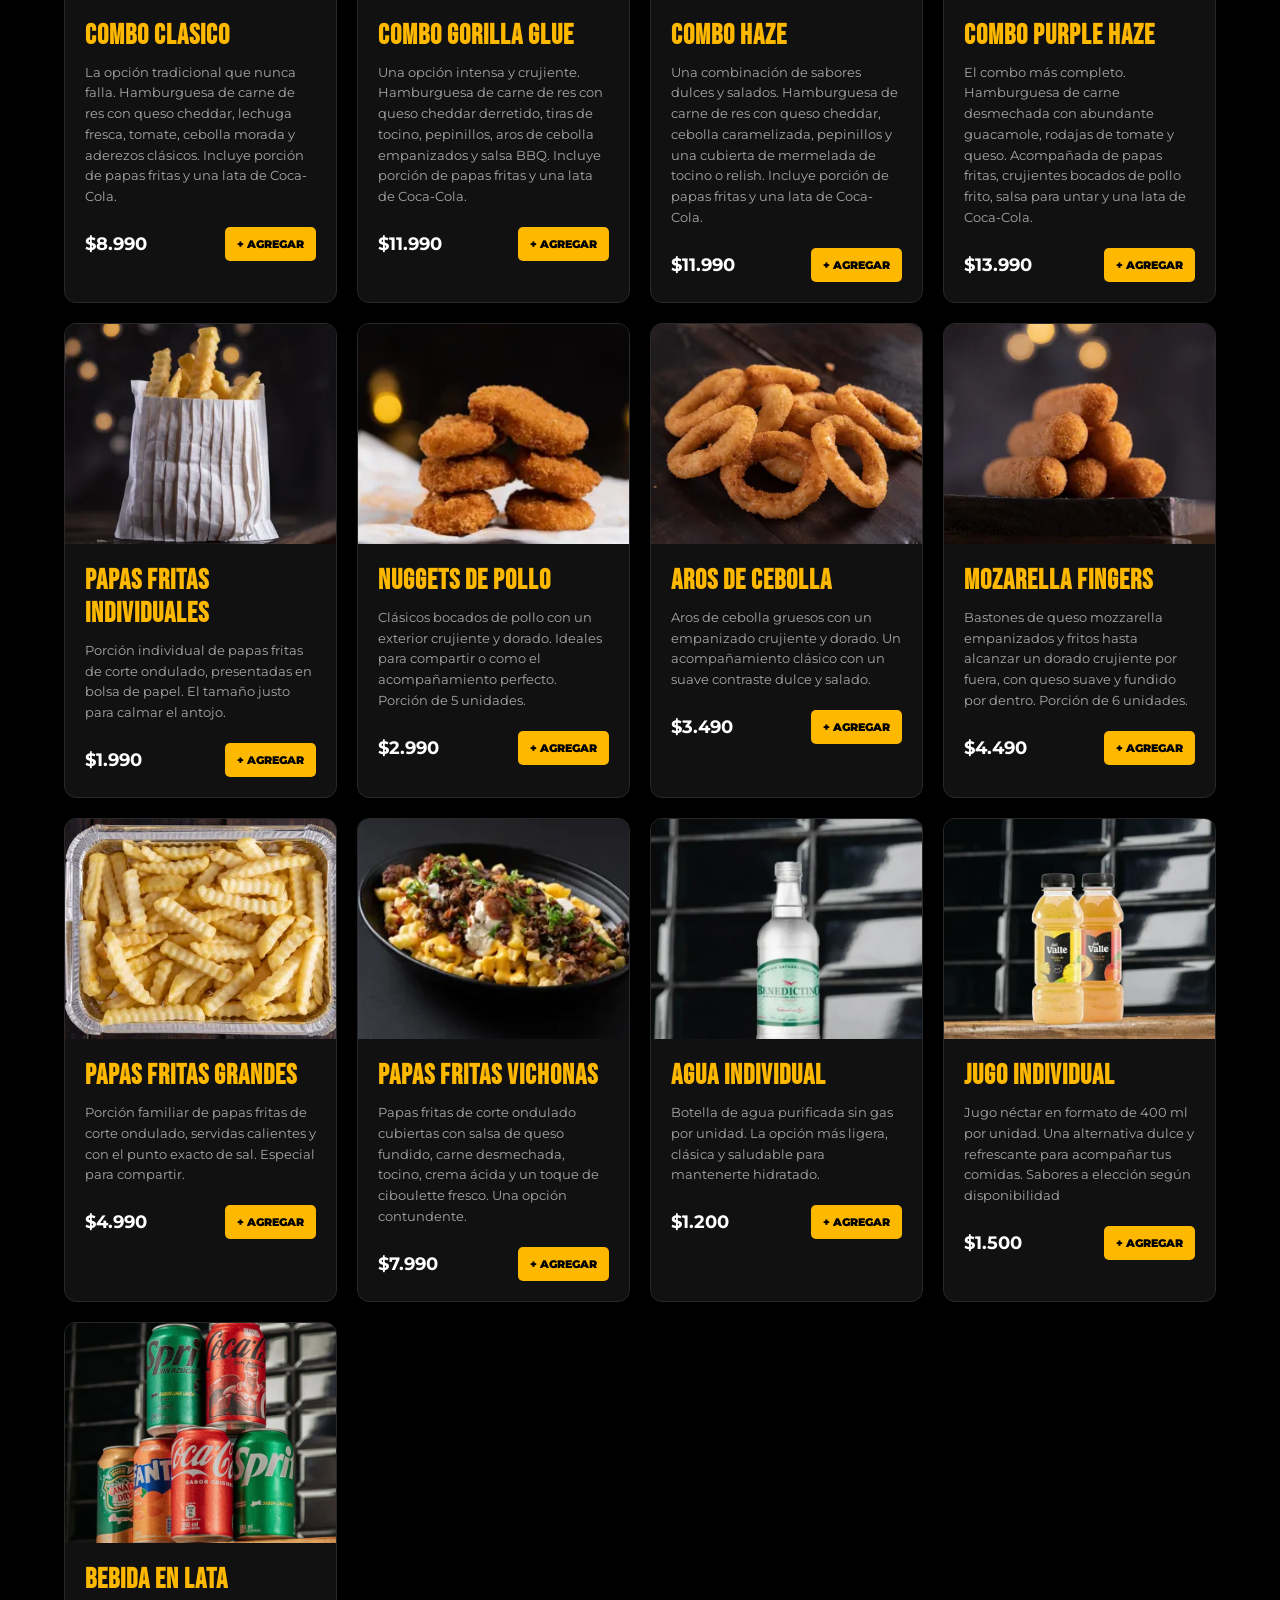
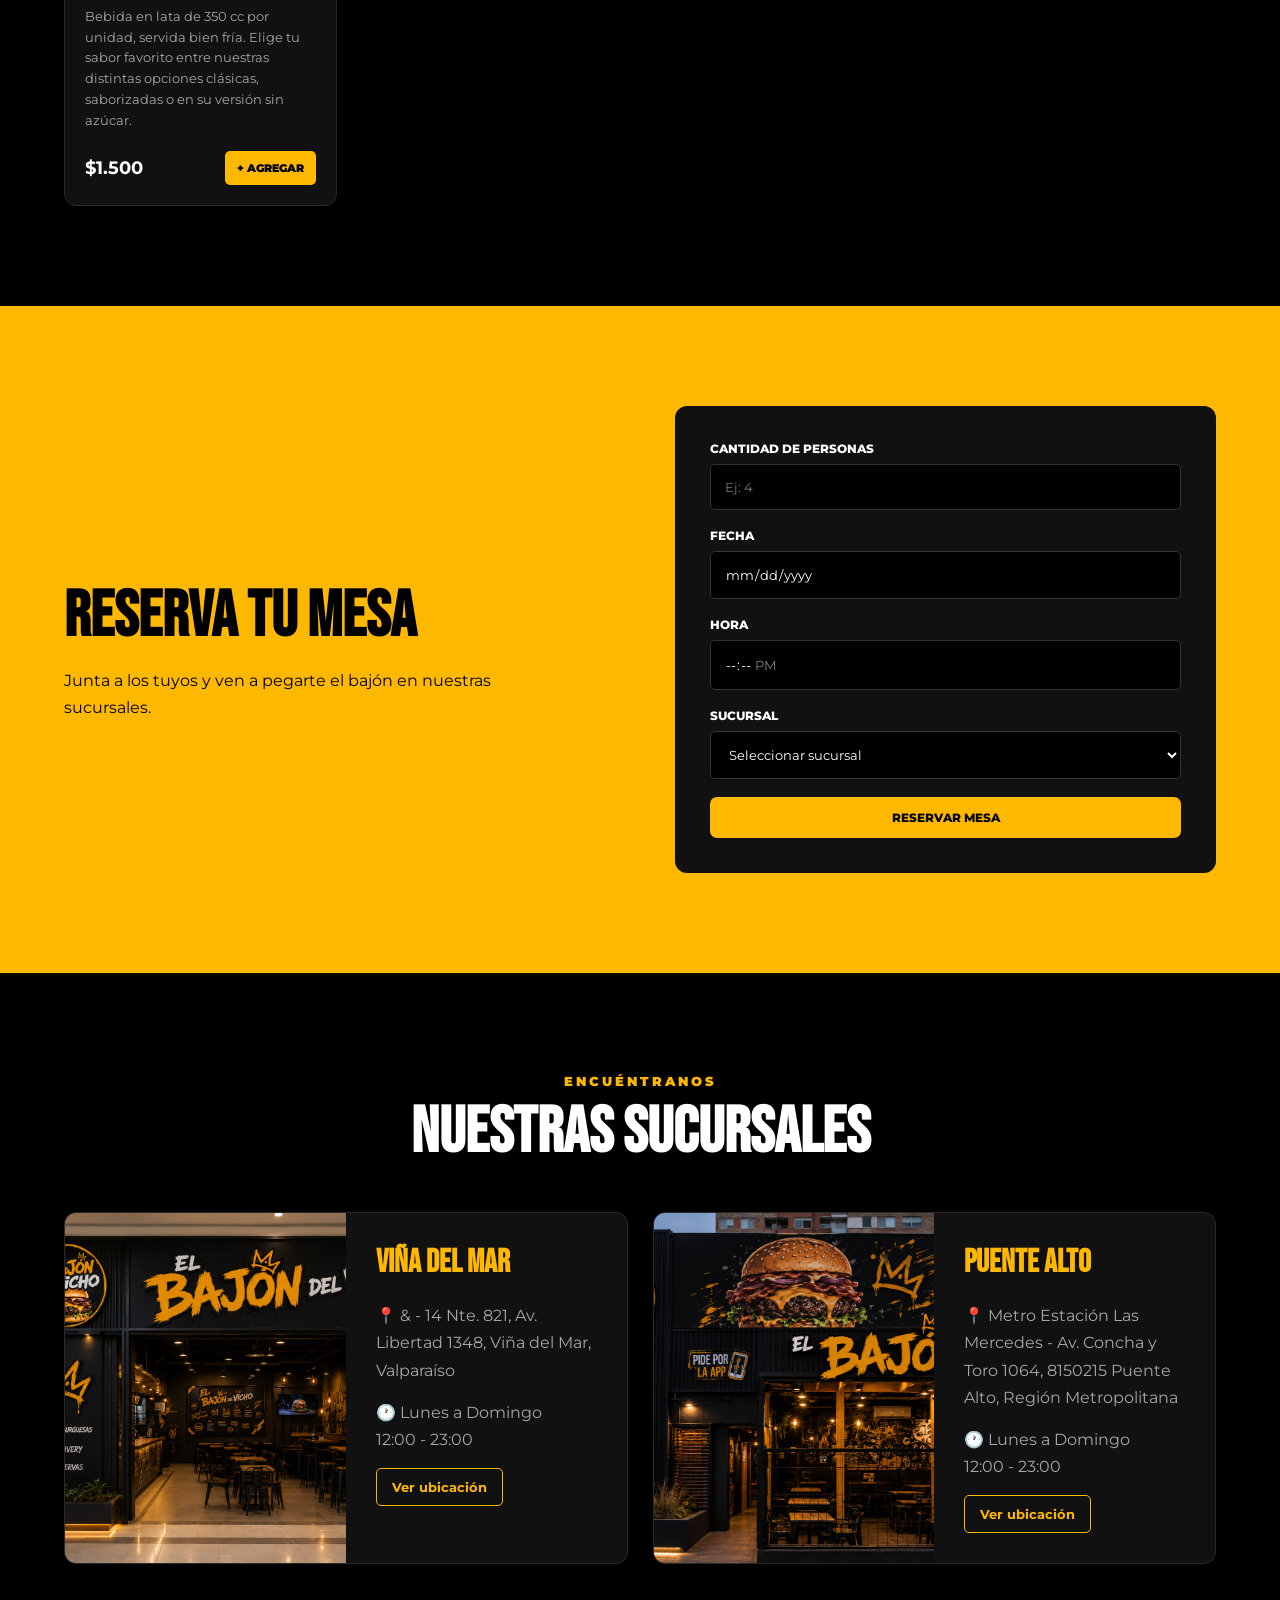
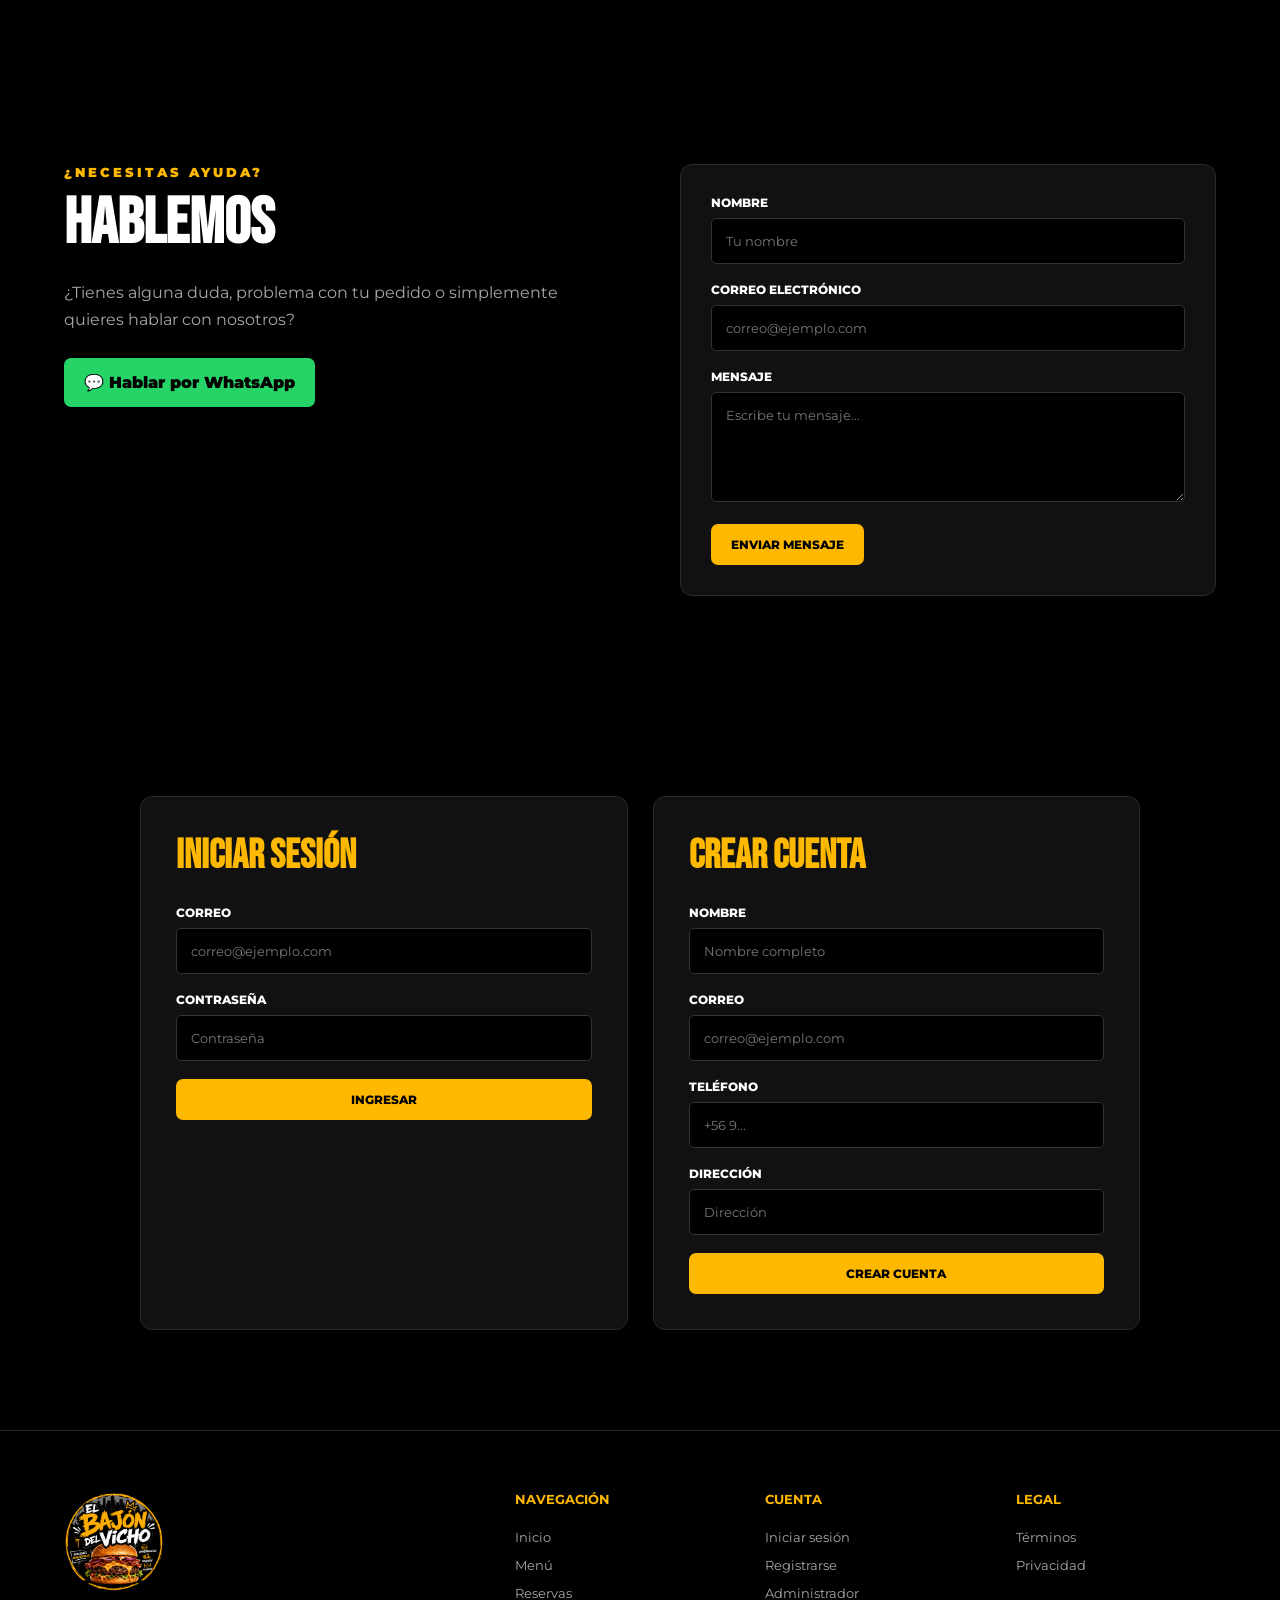
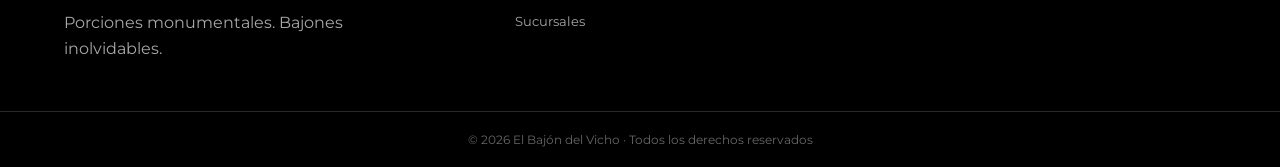
==== commit 3bd3b541: "Configuración total y funcional del carrito de compra" ====
--- a/index.html
+++ b/index.html
@@ -1211,90 +1211,71 @@
      R.15
 ====================================================== -->
 
+<!-- =====================================================
+     CARRITO
+====================================================== -->
+
 <aside class="cart">
 
-    <div class="cart-header">
-
-        <h2>
-            TU PEDIDO
-        </h2>
-
-        <button class="close-cart">
-            ×
+    <!-- VISTA 1: CONTENIDO DEL PEDIDO -->
+    <div class="cart-content" id="cart-view-order">
+        <div class="cart-header">
+            <h2>TU PEDIDO</h2>
+            <button class="close-cart">×</button>
+        </div>
+
+        <div class="cart-items">
+            <!-- Los items se inyectan con JS -->
+        </div>
+
+        <div class="cart-summary">
+            <div>
+                <span>Subtotal</span>
+                <strong id="cart-subtotal">$0</strong>
+            </div>
+            <div>
+                <span>Total</span>
+                <strong class="cart-total">$0</strong>
+            </div>
+        </div>
+
+        <button class="btn btn-primary full-width" id="btn-confirmar">
+            Confirmar pedido
         </button>
-
     </div>
 
-
-    <div class="cart-items">
-
-        <!-- Producto de ejemplo -->
-
-        <div class="cart-item">
-
-            <div>
-
-                <strong>
-                    La Vicho
-                </strong>
-
-                <p>
-                    $8.990
-                </p>
-
-            </div>
-
-
-            <div class="quantity">
-
-                <button>
-                    -
-                </button>
-
-                <span>
-                        1
-                    </span>
-
-                <button>
-                    +
-                </button>
-
-            </div>
-
-        </div>
-
+    <!-- VISTA 2: MENSAJE DE ÉXITO (Oculto por defecto) -->
+    <div class="cart-success" id="cart-view-success" style="display: none;">
+        <div class="cart-header">
+            <h2>Mi carrito</h2>
+            <button class="close-cart">×</button>
+        </div>
+
+        <div class="success-body">
+            <div class="success-icon">✓</div>
+            <h3>Pedido registrado</h3>
+            <p class="order-number">N° <span id="success-order-num">1001</span></p>
+
+            <div class="success-details">
+                <div>
+                    <span>PRODUCTOS</span>
+                    <strong id="success-items-count">0 productos</strong>
+                </div>
+                <div>
+                    <span>TOTAL</span>
+                    <strong id="success-total-price">$0</strong>
+                </div>
+            </div>
+
+            <p class="success-message">
+                Te contactaremos al correo o al teléfono registrado para coordinar el despacho.
+            </p>
+
+            <button class="btn btn-primary full-width" id="btn-seguir-comprando">
+                Seguir comprando
+            </button>
+        </div>
     </div>
-
-
-    <div class="cart-summary">
-
-        <div>
-                <span>
-                    Subtotal
-                </span>
-
-            <strong>
-                $8.990
-            </strong>
-        </div>
-
-
-        <div>
-                <span>
-                    Total
-                </span>
-
-            <strong class="cart-total">
-                $8.990
-            </strong>
-        </div>
-
-    </div>
-
-
-    <button class="btn btn-primary full-width">
-        Confirmar pedido
-    </button>
 
 </aside>
 
--- a/css/style.css
+++ b/css/style.css
@@ -974,30 +974,25 @@
 
 .cart {
     position: fixed;
-
     right: 20px;
-
-    bottom: 20px;
-
+    top: 95px; /* Empieza justo debajo del header */
+    bottom: 20px; /* Llega hasta abajo */
     width: 360px;
-
     max-width: calc(100% - 40px);
-
     background: #111111;
-
     border: 1px solid var(--border);
-
     border-top: 4px solid var(--yellow);
-
     border-radius: var(--radius);
-
     padding: 25px;
-
     z-index: 900;
-
-    box-shadow: 0 15px 50px rgba(0, 0, 0, 0.6);
-}
-
+    box-shadow: -10px 0 50px rgba(0, 0, 0, 0.8);
+    transform: translateX(120%);
+    transition: transform 0.3s ease-in-out;
+}
+
+.cart.open {
+    transform: translateX(0);
+}
 
 .cart-header {
     display: flex;
@@ -1029,17 +1024,30 @@
     font-size: 25px;
 }
 
+.cart-content, .cart-success {
+    display: flex;
+    flex-direction: column;
+    height: 100%; /* Ocupan todo el alto del .cart */
+}
+
+.cart-items {
+    flex: 1; /* Crece para ocupar el espacio vacío */
+    overflow-y: auto;
+    padding-right: 10px;
+    margin-bottom: 20px;
+    border-bottom: 1px solid var(--border); /* Divisor inferior */
+}
 
 .cart-item {
     display: flex;
-
     align-items: center;
-
     justify-content: space-between;
-
     padding: 15px 0;
-
     border-bottom: 1px solid var(--border);
+
+    max-height: 40vh; /* Altura máxima antes de hacer scroll */
+    overflow-y: auto; /* Agrega la barra lateral si hay muchos items */
+    padding-right: 10px; /* Separación para la barra de scroll */
 }
 
 
@@ -1094,6 +1102,90 @@
     font-size: 20px;
 }
 
+.btn-quitar {
+    background: transparent;
+    border: none;
+    color: var(--gray);
+    font-size: 11px;
+    text-decoration: underline;
+    margin-top: 5px;
+    cursor: pointer;
+}
+
+.btn-quitar:hover {
+    color: var(--yellow);
+}
+
+/* === NUEVOS ESTILOS PARA EL MENSAJE DE ÉXITO === */
+.success-body {
+    display: flex;
+    flex-direction: column;
+    align-items: center;
+    text-align: center;
+    margin-top: 30px;
+    flex: 1;
+}
+
+.success-icon {
+    background: #1db954; /* Color verde del ejemplo */
+    color: #fff;
+    width: 70px;
+    height: 70px;
+    border-radius: 50%;
+    display: flex;
+    align-items: center;
+    justify-content: center;
+    font-size: 35px;
+    margin-bottom: 20px;
+}
+
+.success-body h3 {
+    color: #ffffff;
+    font-size: 26px;
+    margin-bottom: 5px;
+}
+
+.order-number {
+    color: var(--gray);
+    font-size: 14px;
+    margin-bottom: 30px;
+}
+
+.success-details {
+    display: flex;
+    width: 100%;
+    border-top: 1px solid var(--border);
+    border-bottom: 1px solid var(--border);
+    padding: 20px 0;
+    margin-bottom: 25px;
+    justify-content: space-around;
+}
+
+.success-details div {
+    display: flex;
+    flex-direction: column;
+    gap: 8px;
+}
+
+.success-details span {
+    font-size: 11px;
+    color: var(--gray);
+    letter-spacing: 1px;
+    font-weight: 800;
+}
+
+.success-details strong {
+    font-size: 18px;
+    color: var(--yellow);
+}
+
+.success-message {
+    color: var(--gray);
+    font-size: 13px;
+    line-height: 1.6;
+    margin-bottom: auto; /* Empuja el botón al fondo */
+    padding-bottom: 20px;
+}
 
 /* =========================================================
    FOOTER
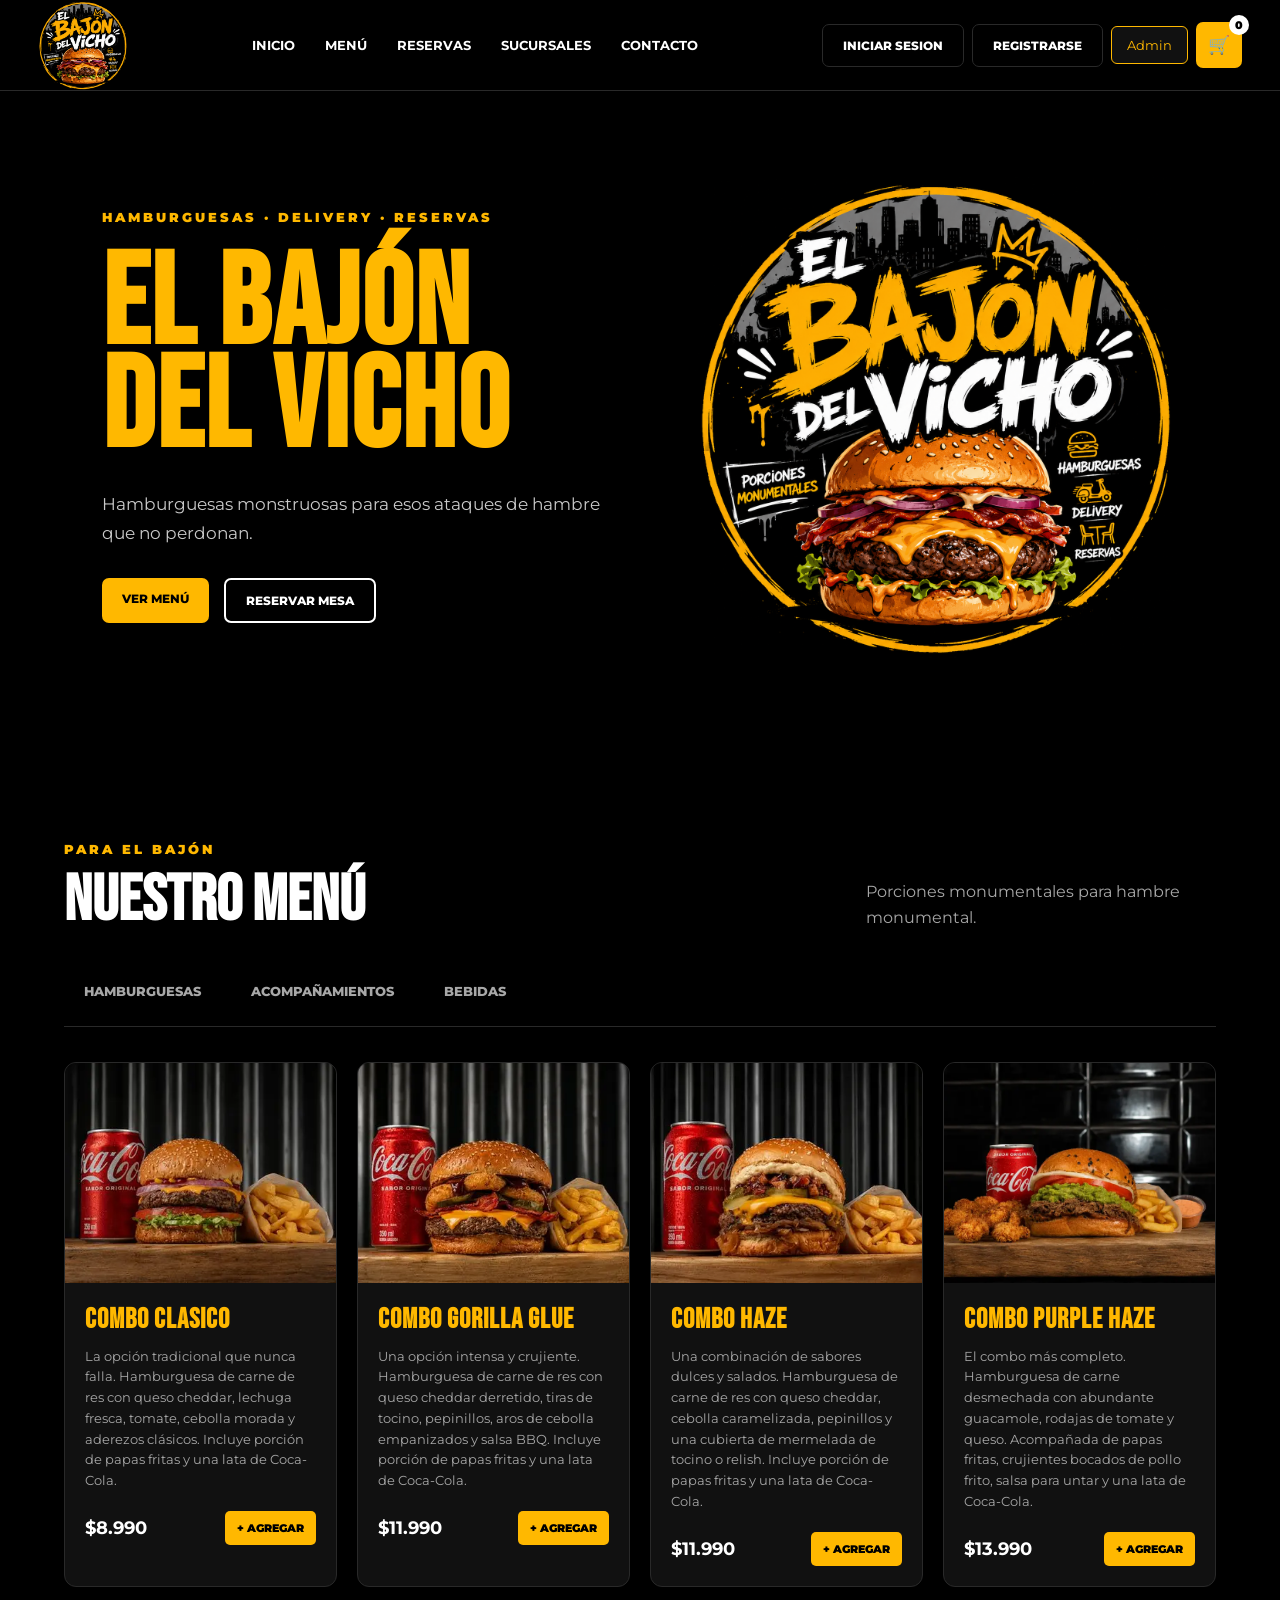
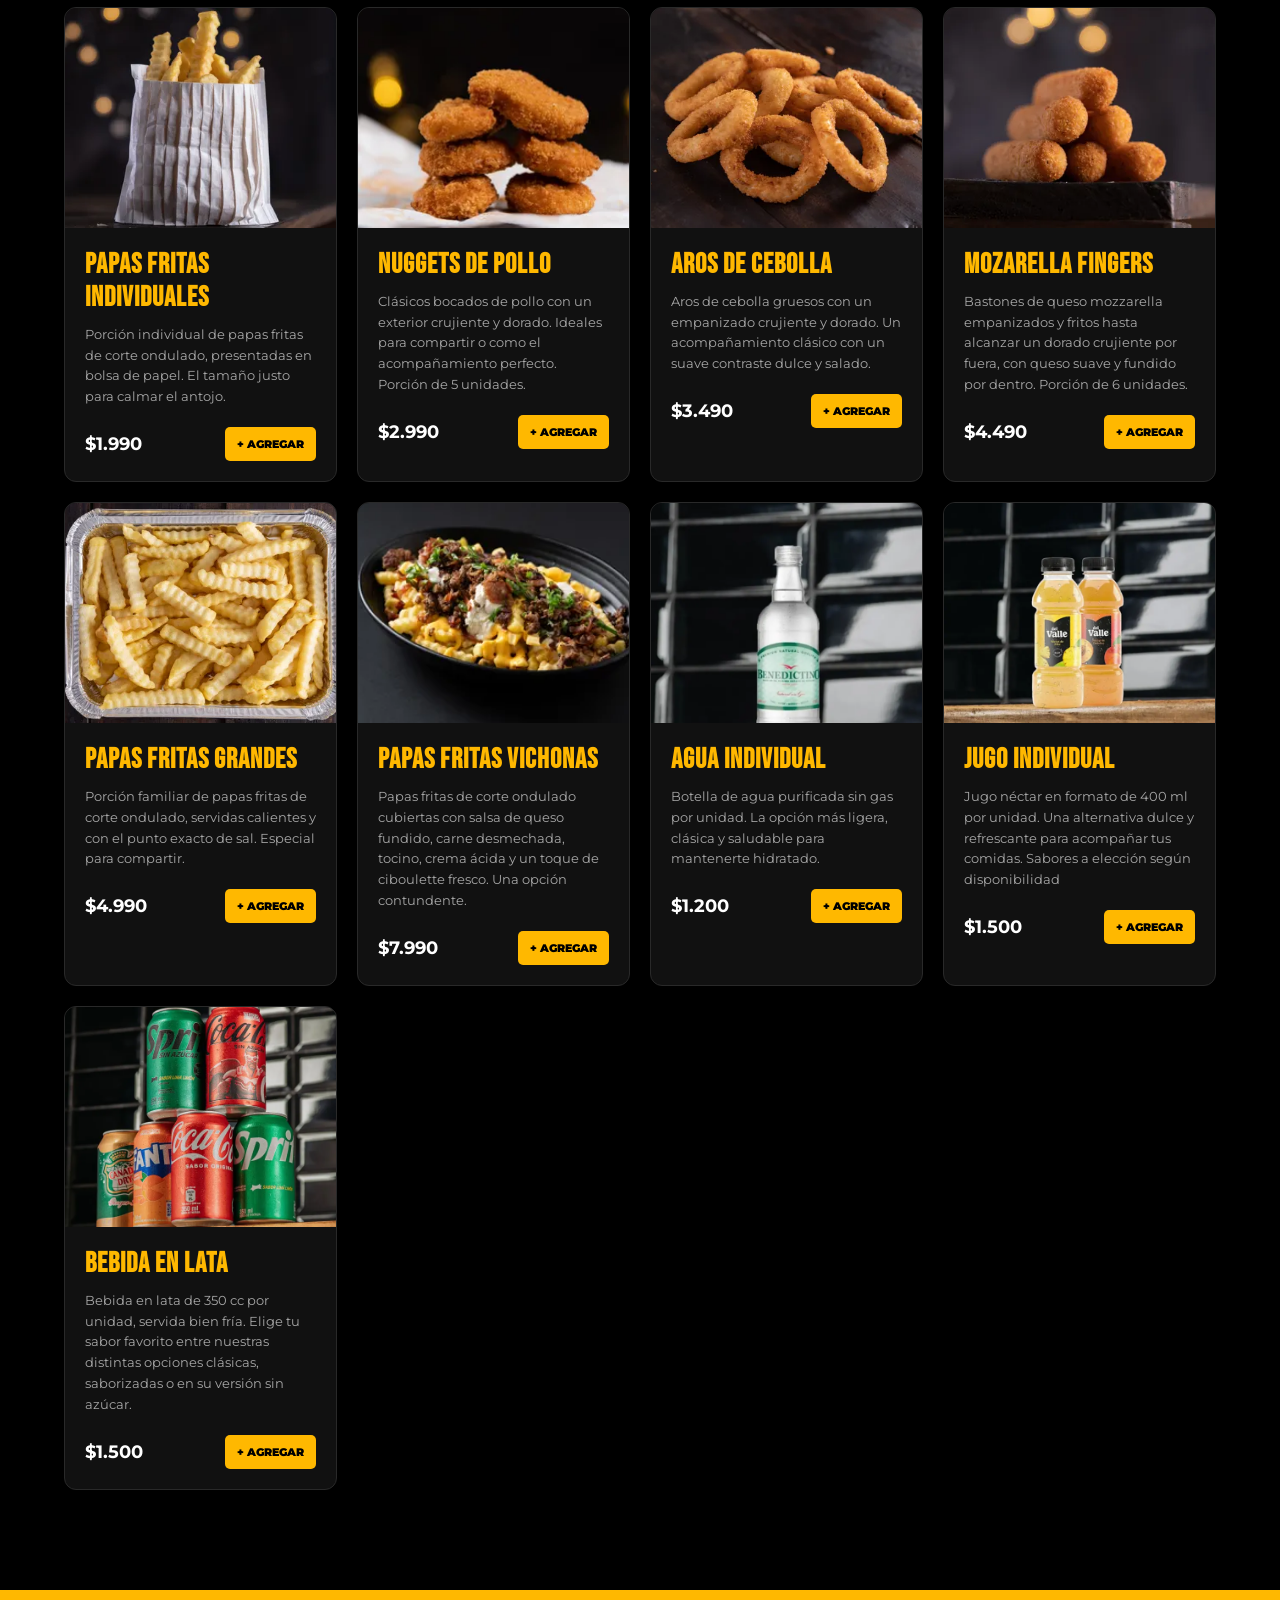
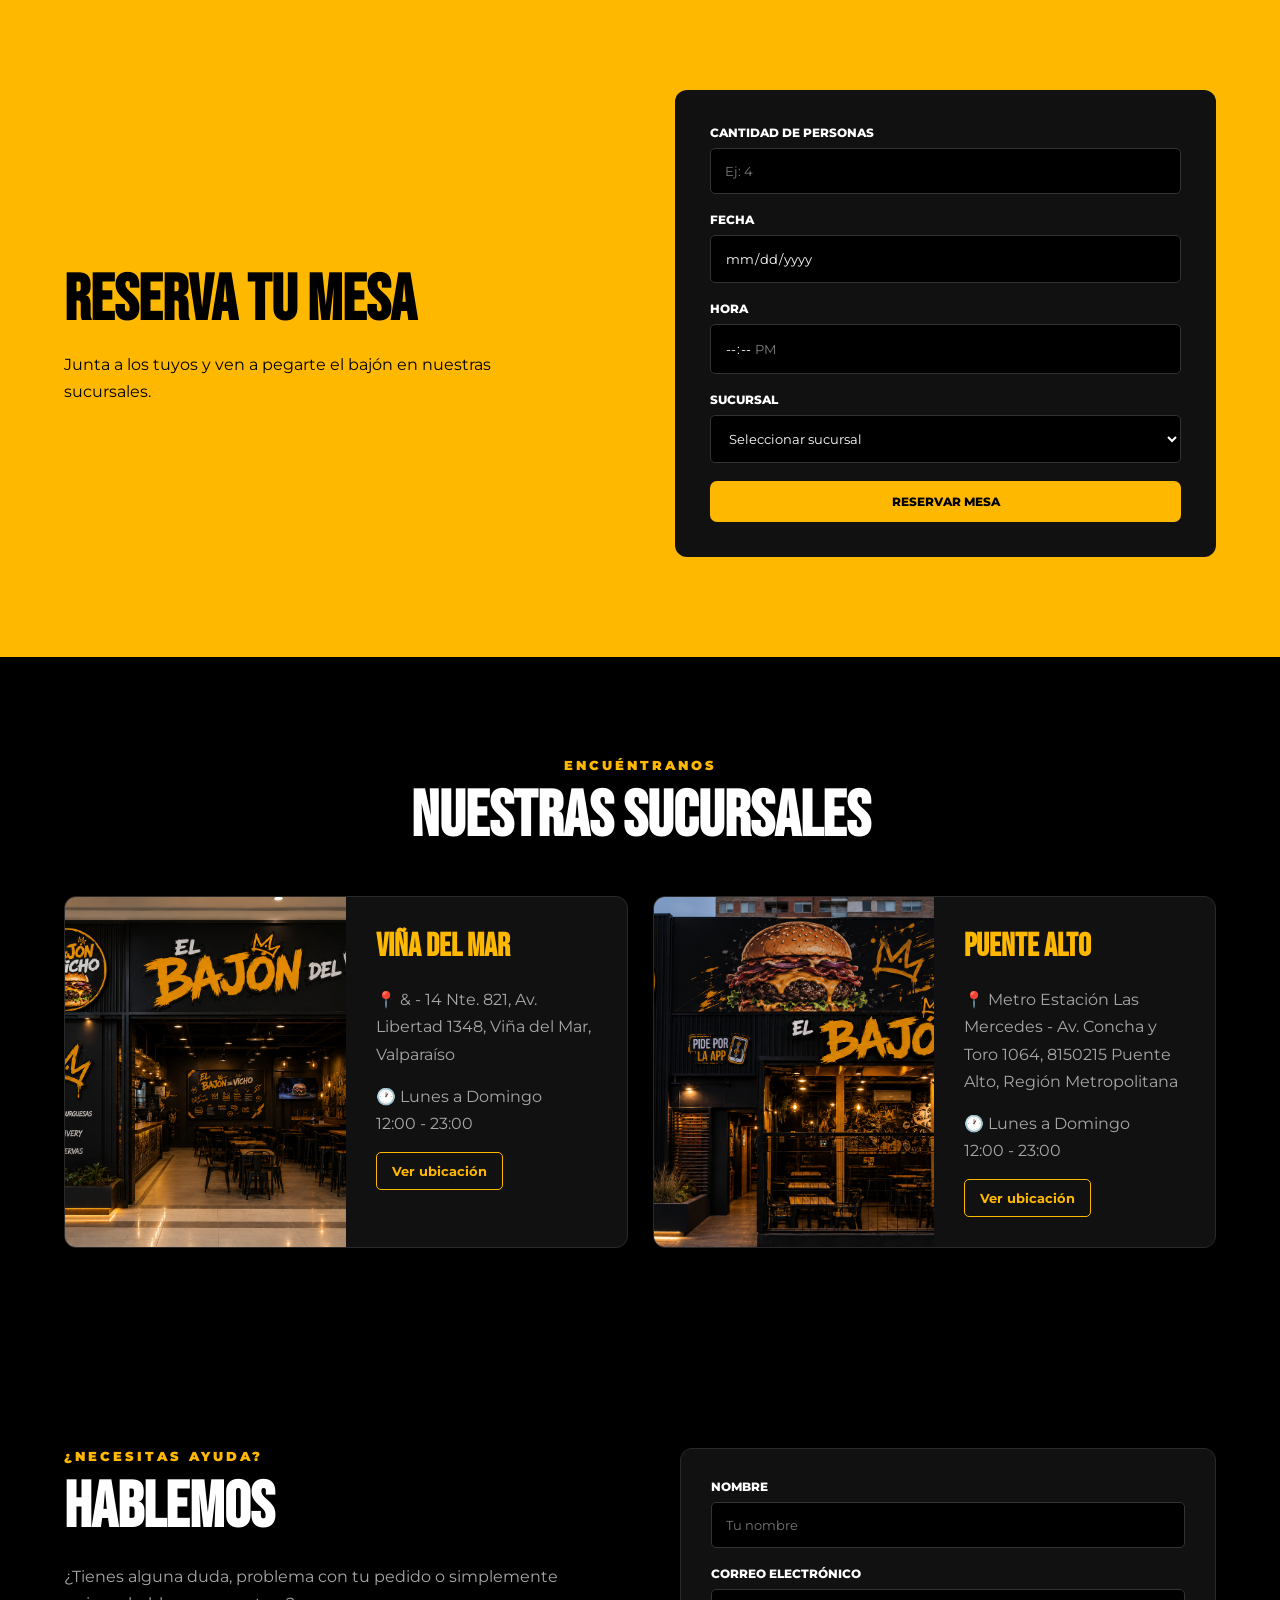
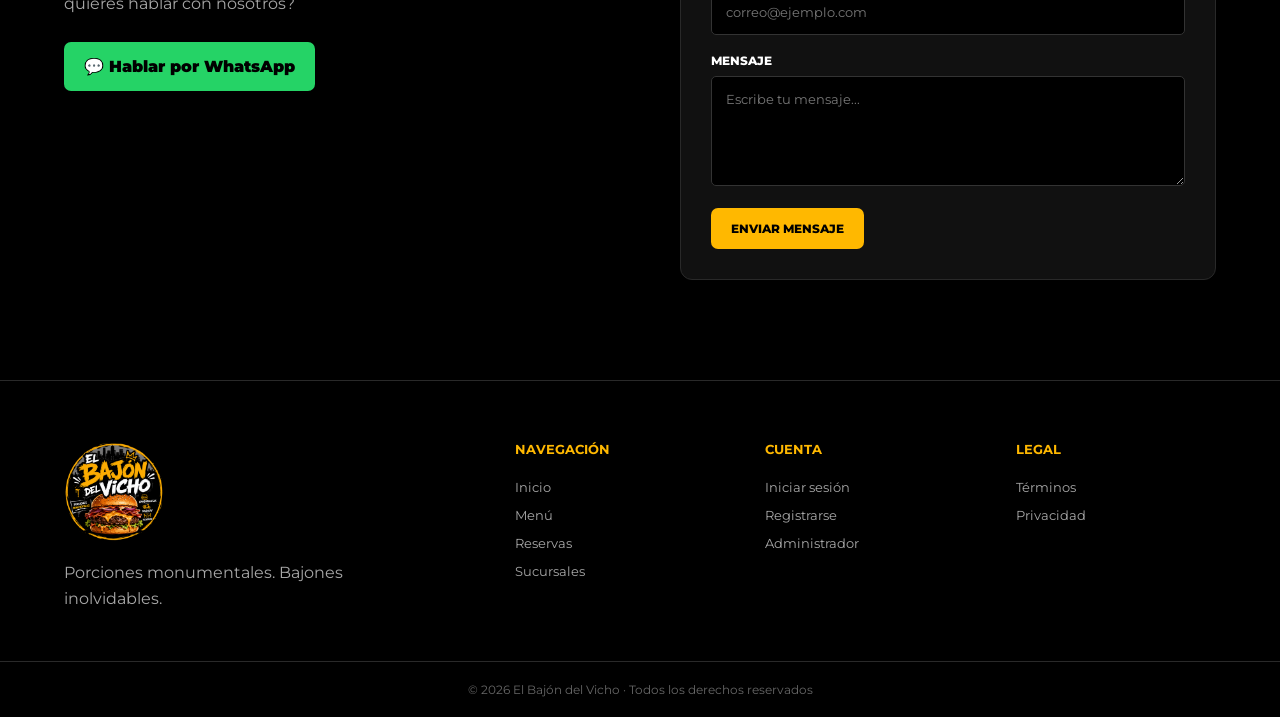
==== commit ec5787db: "se integro la funcionalidad que permite seleccionar entre los tipos de sucursal al confirmar el reti" ====
--- a/index.html
+++ b/index.html
@@ -43,13 +43,18 @@
 
         <div class="header-actions">
 
+            <!-- BOTÓN CERRAR SESIÓN (Oculto por defecto) -->
+            <button id="btnLogout" class="btn" style="display: none; background-color: #000; color: #fff; border: 1px solid #444;">
+                Cerrar Sesión
+            </button>
+
             <!-- R.2 -->
-            <button class="btn btn-login">
-                Iniciar sesión
+            <button class="btn btn-login" id="btnLoginHeader">
+                Iniciar Sesión
             </button>
 
-            <!-- R.1 -->
-            <button class="btn btn-register">
+            <!-- R.1 (Se le agregó id="btnRegisterHeader") -->
+            <button id="btnRegisterHeader" class="btn btn-register">
                 Registrarse
             </button>
 
@@ -62,9 +67,7 @@
                 🛒
                 <span>0</span>
             </button>
-
-        </div>
-
+        </div>
     </div>
 
 </header>
@@ -115,65 +118,6 @@
                     src="assets/logo.png"
                     alt="Hamburguesa El Bajón del Vicho"
             >
-
-        </div>
-
-    </section>
-
-
-    <!-- =====================================================
-         MODALIDAD DEL PEDIDO
-         R.7
-    ====================================================== -->
-
-    <section class="order-type">
-
-        <div class="section-container">
-
-            <p class="section-label">
-                TU PEDIDO
-            </p>
-
-            <h2>
-                ¿CÓMO QUIERES RECIBIRLO?
-            </h2>
-
-            <div class="order-options">
-
-                <button class="order-option active">
-
-                        <span class="order-icon">
-                            🛵
-                        </span>
-
-                    <strong>
-                        DELIVERY
-                    </strong>
-
-                    <small>
-                        Recíbelo donde estés
-                    </small>
-
-                </button>
-
-
-                <button class="order-option">
-
-                        <span class="order-icon">
-                            🏪
-                        </span>
-
-                    <strong>
-                        RETIRO EN TIENDA
-                    </strong>
-
-                    <small>
-                        Pasa a buscarlo
-                    </small>
-
-                </button>
-
-            </div>
 
         </div>
 
@@ -1082,124 +1026,6 @@
          R.3
     ====================================================== -->
 
-    <section class="account-section">
-
-        <div class="account-container">
-
-            <div class="account-box">
-
-                <h2>
-                    INICIAR SESIÓN
-                </h2>
-
-                <form>
-
-                    <div class="form-group">
-
-                        <label>
-                            Correo
-                        </label>
-
-                        <input
-                                type="email"
-                                placeholder="correo@ejemplo.com"
-                        >
-
-                    </div>
-
-                    <div class="form-group">
-
-                        <label>
-                            Contraseña
-                        </label>
-
-                        <input
-                                type="password"
-                                placeholder="Contraseña"
-                        >
-
-                    </div>
-
-                    <button class="btn btn-primary full-width">
-                        Ingresar
-                    </button>
-
-                </form>
-
-            </div>
-
-
-            <div class="account-box">
-
-                <h2>
-                    CREAR CUENTA
-                </h2>
-
-                <form>
-
-                    <div class="form-group">
-
-                        <label>
-                            Nombre
-                        </label>
-
-                        <input
-                                type="text"
-                                placeholder="Nombre completo"
-                        >
-
-                    </div>
-
-                    <div class="form-group">
-
-                        <label>
-                            Correo
-                        </label>
-
-                        <input
-                                type="email"
-                                placeholder="correo@ejemplo.com"
-                        >
-
-                    </div>
-
-                    <div class="form-group">
-
-                        <label>
-                            Teléfono
-                        </label>
-
-                        <input
-                                type="tel"
-                                placeholder="+56 9..."
-                        >
-
-                    </div>
-
-                    <div class="form-group">
-
-                        <label>
-                            Dirección
-                        </label>
-
-                        <input
-                                type="text"
-                                placeholder="Dirección"
-                        >
-
-                    </div>
-
-                    <button class="btn btn-primary full-width">
-                        Crear cuenta
-                    </button>
-
-                </form>
-
-            </div>
-
-        </div>
-
-    </section>
 
 
 </main>
@@ -1268,7 +1094,7 @@
             </div>
 
             <p class="success-message">
-                Te contactaremos al correo o al teléfono registrado para coordinar el despacho.
+                Te contactaremos al correo registrado para coordinar el despacho.
             </p>
 
             <button class="btn btn-primary full-width" id="btn-seguir-comprando">
@@ -1277,6 +1103,21 @@
         </div>
     </div>
 
+    <!-- VISTA 3: CARRITO VACÍO (Oculto por defecto) -->
+    <div class="cart-empty" id="cart-view-empty" style="display: none;">
+        <div class="cart-header">
+            <h2>TU PEDIDO</h2>
+            <button class="close-cart">×</button>
+        </div>
+
+        <div class="empty-body">
+            <h3>Tu carrito está vacío</h3>
+            <p>Agrega productos desde el menú.</p>
+            <a href="#menu" class="btn btn-primary full-width" id="btn-ir-menu" style="text-align: center; display: inline-block; box-sizing: border-box;">
+                Ver el menú
+            </a>
+        </div>
+    </div>
 </aside>
 
 
@@ -1406,6 +1247,45 @@
         </form>
     </div>
 </div>
+<div id="deliveryModal" class="modal-overlay" style="display: none;">
+    <div class="modal-card">
+        <button type="button" class="modal-close" id="closeDeliveryModal">&times;</button>
+        <p class="modal-subtitle">¿Cómo quieres recibir tu bajón?</p>
+        <h2 class="modal-title">TIPO DE ENTREGA</h2>
+        <div class="delivery-options">
+            <button type="button" id="btnOptionDelivery" class="btn-guest">DESPACHO A DOMICILIO </button>
+            <button type="button" id="btnOptionPickup" class="btn-guest">RETIRO EN TIENDA </button>
+        </div>
+    </div>
+</div>
+<div id="branchModal" class="modal-overlay" style="display: none;">
+    <div class="modal-card">
+        <button type="button" class="modal-close" id="closeBranchModal">&times;</button>
+        <p class="modal-subtitle">¿Dónde vas a retirar?</p>
+        <h2 class="modal-title">SELECCIONA SUCURSAL</h2>
+        <div class="delivery-options">
+            <button type="button" id="btnBranchVina" class="btn-guest">VIÑA DEL MAR</button>
+            <button type="button" id="btnBranchPuente" class="btn-guest">PUENTE ALTO</button>
+        </div>
+    </div>
+</div>
+
+<!-- MODAL DIRECCIÓN DE DESPACHO -->
+<div id="addressModal" class="modal-overlay" style="display: none;">
+    <div class="modal-card">
+        <button type="button" class="modal-close" id="closeAddressModal">&times;</button>
+        <p class="modal-subtitle">Ingresa tus datos para el envío</p>
+        <h2 class="modal-title">DIRECCIÓN DE DESPACHO</h2>
+        <form id="addressForm">
+            <div class="form-group">
+                <input type="text" id="addressInput" placeholder="Ej: Av. Valparaíso 1234, Depto 502" required>
+            </div>
+            <button type="submit" class="btn-guest">GUARDAR Y CONFIRMAR</button>
+        </form>
+    </div>
+</div>
+
+
 <script src="js/script.js"></script>
 
 
--- a/css/style.css
+++ b/css/style.css
@@ -1116,6 +1116,35 @@
     color: var(--yellow);
 }
 
+/* === NUEVOS ESTILOS PARA EL CARRITO VACÍO === */
+.cart-empty {
+    display: flex;
+    flex-direction: column;
+    height: 100%;
+}
+
+.empty-body {
+    display: flex;
+    flex-direction: column;
+    align-items: center;
+    justify-content: center;
+    text-align: center;
+    flex: 1;
+    padding-bottom: 20px;
+}
+
+.empty-body h3 {
+    color: #ffffff;
+    font-size: 22px;
+    margin-bottom: 10px;
+}
+
+.empty-body p {
+    color: var(--gray);
+    font-size: 14px;
+    margin-bottom: 30px;
+}
+
 /* === NUEVOS ESTILOS PARA EL MENSAJE DE ÉXITO === */
 .success-body {
     display: flex;
@@ -1325,18 +1354,22 @@
     color: var(--yellow);
     margin-bottom: 20px;
 }
-.btn-guest{
+.btn-guest {
     background-color: var(--yellow);
     color: #000000;
     font-weight: 800;
     width: 100%;
     padding: 14px;
     border: none;
-    border-radius: 7px;
+    border-radius: 12px !important; /* Fuerza las esquinas redondas */
     cursor: pointer;
     font-size: 12px;
     text-transform: uppercase;
     transition: 0.2s;
+    margin-bottom: 16px !important; /* Separación forzada de ~2cm */
+}
+.btn-guest:last-child {
+    margin-bottom: 0 !important;
 }
 .btn-guest:hover{
     background-color: var(--yellow-dark);
@@ -1525,5 +1558,68 @@
 
         max-width: calc(100% - 20px);
     }
-
+    /* =========================================================
+       OPCIONES DE ENTREGA (MODAL)
+    ========================================================= */
+    .delivery-options {
+        display: flex !important;
+        flex-direction: column !important;
+        gap: 20px !important; /* Separación garantizada */
+        margin: 25px 0 !important;
+    }
+
+    /* Fuerza el redondeado para separar visualmente los bloques */
+    .delivery-options .btn-guest,
+    .delivery-options button {
+        border-radius: 10px !important;
+        margin: 0 !important;
+    }
+
+    .btn-delivery-option, .btn-pickup-option {
+        width: 100%;
+        padding: 14px 20px;
+        font-weight: bold;
+        font-size: 0.95rem;
+        cursor: pointer;
+        text-transform: uppercase;
+        transition: all 0.2s ease;
+    }
+
+    /* Botón principal (Amarillo) */
+    .btn-delivery-option {
+        background-color: var(--yellow);
+        color: #000;
+        border: none;
+    }
+
+    .btn-delivery-option:hover {
+        background-color: var(--yellow-dark);
+    }
+
+    /* Botón secundario (Borde amarillo) */
+    .btn-pickup-option {
+        background-color: transparent;
+        color: #fff;
+        border: 2px solid var(--yellow);
+    }
+
+    .btn-pickup-option:hover {
+        background-color: rgba(255, 184, 0, 0.15);
+    }
+
+    /* Campo de texto de dirección */
+    #addressInput {
+        width: 100%;
+        padding: 12px 15px;
+        border-radius: 6px;
+        border: 1px solid var(--border);
+        background-color: #111;
+        color: #fff;
+        margin: 15px 0;
+        box-sizing: border-box;
+    }
+
+    #addressInput:focus {
+        outline: 1px solid var(--yellow);
+    }
 }
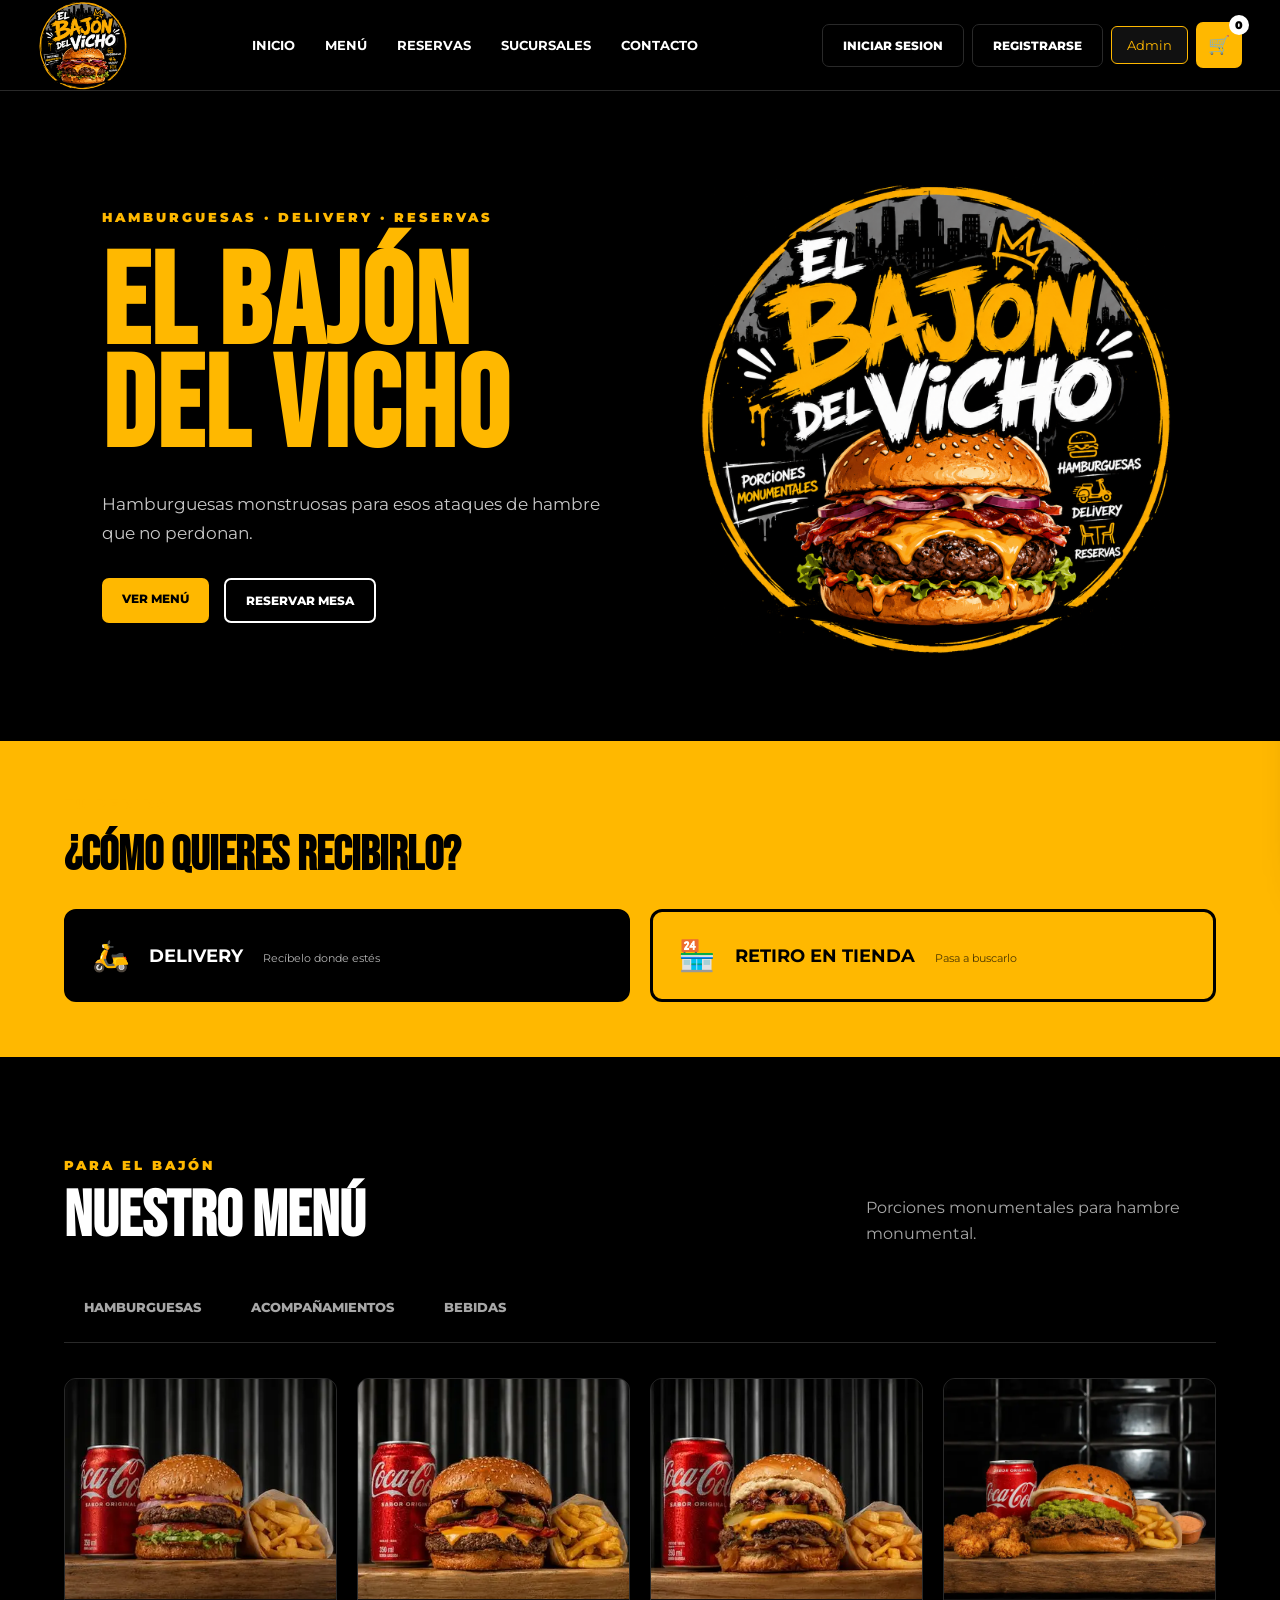
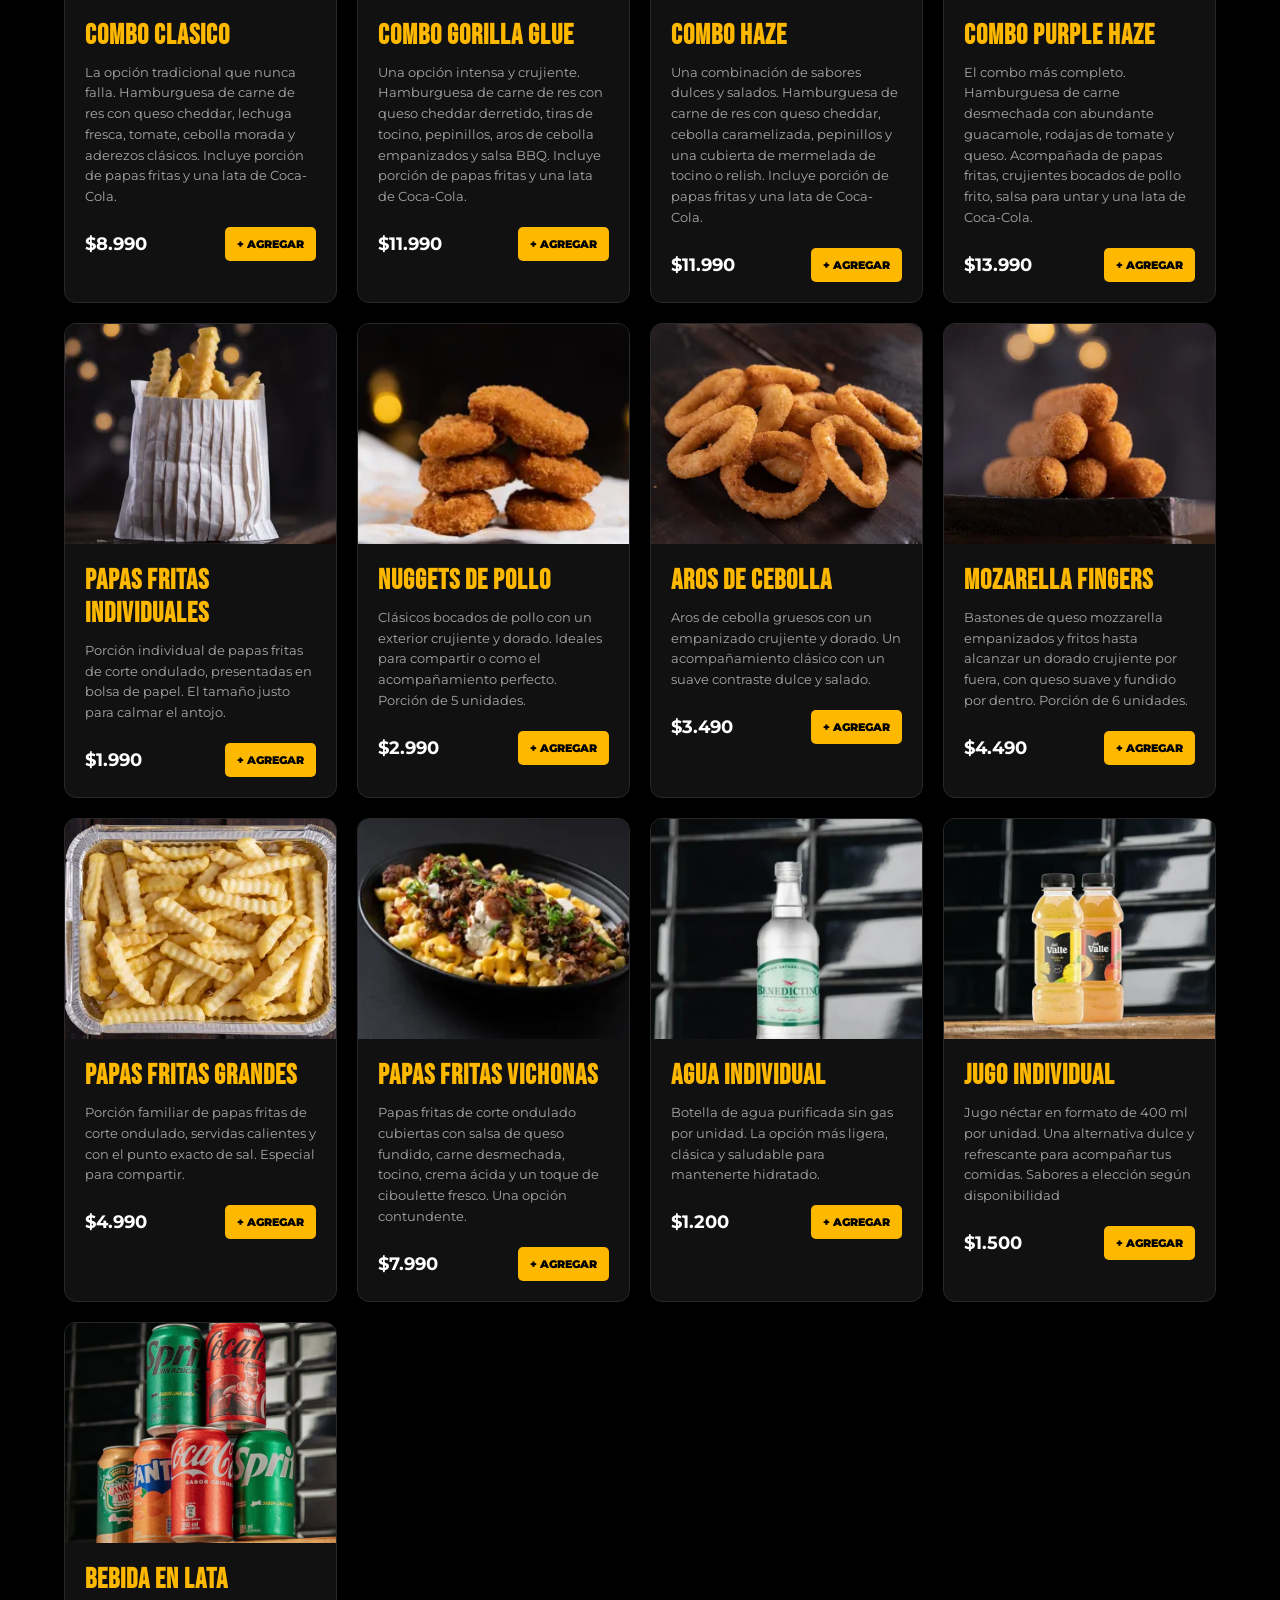
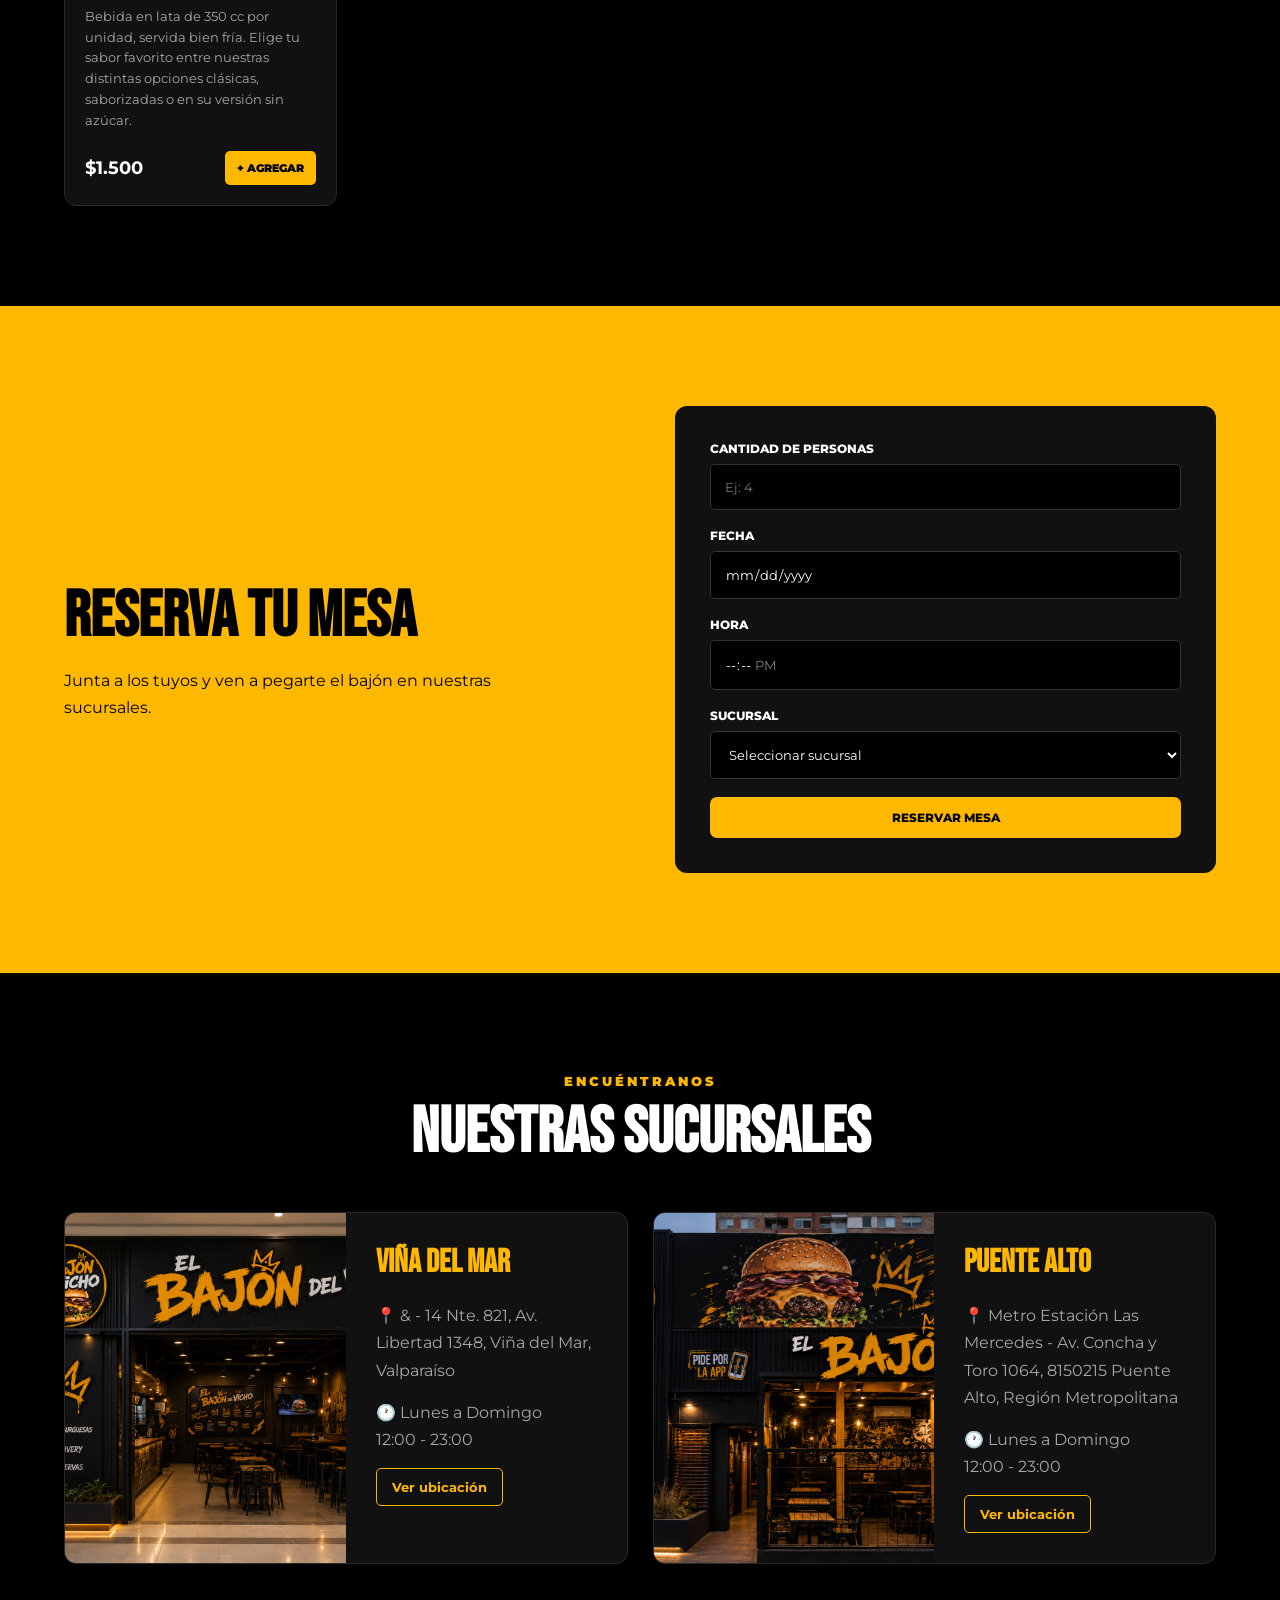
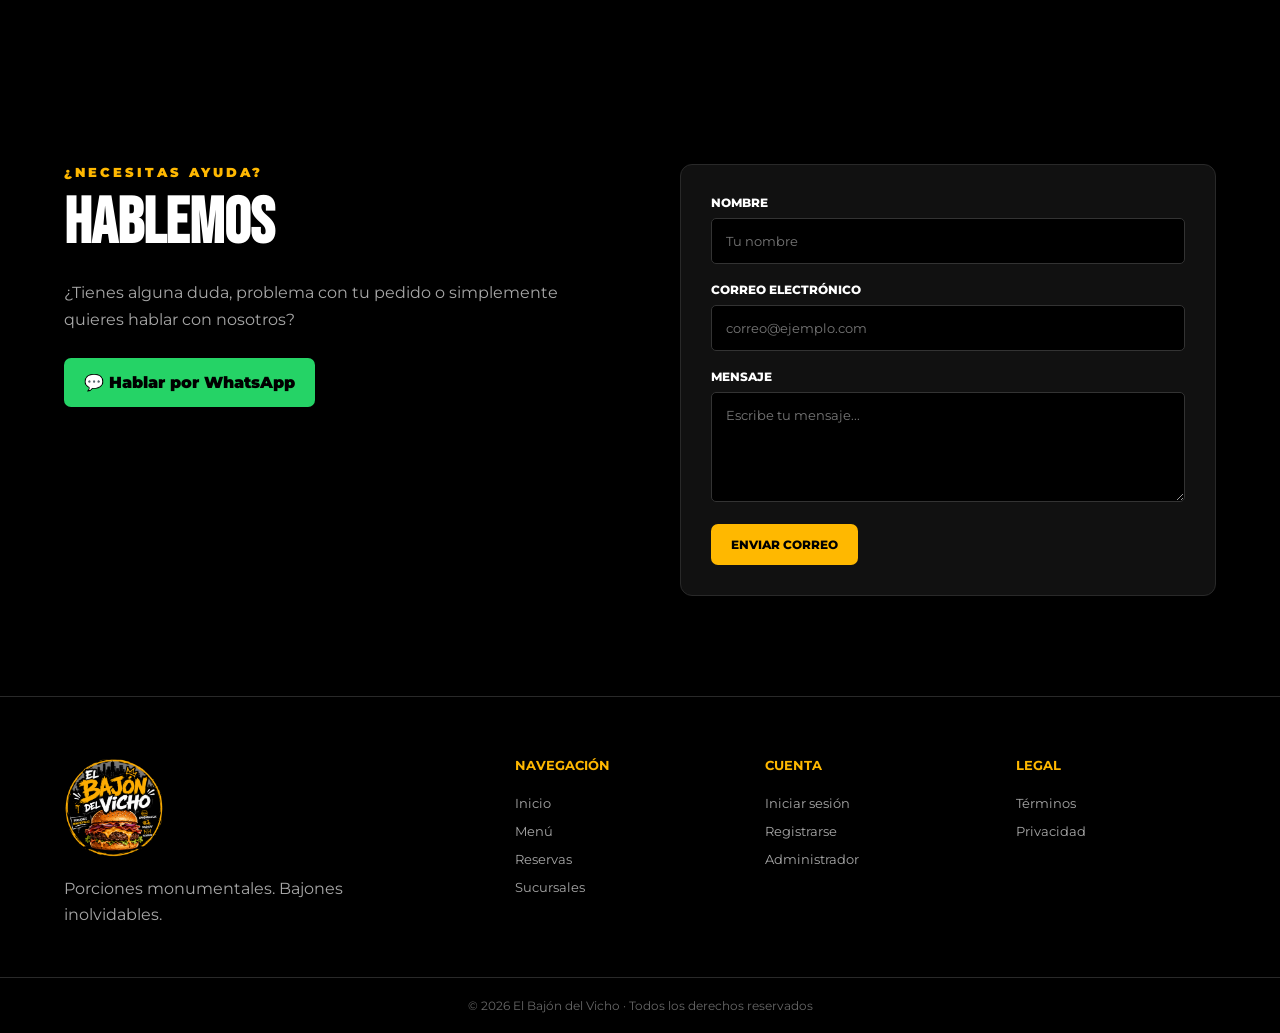
==== commit d8ad74d9: "Borré la parte de inicio de sesión (estaba repetida) y edité el formulario de contacto para posibili" ====
--- a/index.html
+++ b/index.html
@@ -43,18 +43,13 @@
 
         <div class="header-actions">
 
-            <!-- BOTÓN CERRAR SESIÓN (Oculto por defecto) -->
-            <button id="btnLogout" class="btn" style="display: none; background-color: #000; color: #fff; border: 1px solid #444;">
-                Cerrar Sesión
+            <!-- R.2 -->
+            <button class="btn btn-login">
+                Iniciar sesión
             </button>
 
-            <!-- R.2 -->
-            <button class="btn btn-login" id="btnLoginHeader">
-                Iniciar Sesión
-            </button>
-
-            <!-- R.1 (Se le agregó id="btnRegisterHeader") -->
-            <button id="btnRegisterHeader" class="btn btn-register">
+            <!-- R.1 -->
+            <button class="btn btn-register">
                 Registrarse
             </button>
 
@@ -67,7 +62,9 @@
                 🛒
                 <span>0</span>
             </button>
-        </div>
+
+        </div>
+
     </div>
 
 </header>
@@ -118,6 +115,65 @@
                     src="assets/logo.png"
                     alt="Hamburguesa El Bajón del Vicho"
             >
+
+        </div>
+
+    </section>
+
+
+    <!-- =====================================================
+         MODALIDAD DEL PEDIDO
+         R.7
+    ====================================================== -->
+
+    <section class="order-type">
+
+        <div class="section-container">
+
+            <p class="section-label">
+                TU PEDIDO
+            </p>
+
+            <h2>
+                ¿CÓMO QUIERES RECIBIRLO?
+            </h2>
+
+            <div class="order-options">
+
+                <button class="order-option active">
+
+                        <span class="order-icon">
+                            🛵
+                        </span>
+
+                    <strong>
+                        DELIVERY
+                    </strong>
+
+                    <small>
+                        Recíbelo donde estés
+                    </small>
+
+                </button>
+
+
+                <button class="order-option">
+
+                        <span class="order-icon">
+                            🏪
+                        </span>
+
+                    <strong>
+                        RETIRO EN TIENDA
+                    </strong>
+
+                    <small>
+                        Pasa a buscarlo
+                    </small>
+
+                </button>
+
+            </div>
 
         </div>
 
@@ -1008,7 +1064,7 @@
                         type="submit"
                         class="btn btn-primary"
                 >
-                    Enviar mensaje
+                    Enviar correo
                 </button>
 
             </form>
@@ -1017,25 +1073,6 @@
 
     </section>
 
-
-    <!-- =====================================================
-         LOGIN / REGISTRO
-         Estructura preparada
-         R.1
-         R.2
-         R.3
-    ====================================================== -->
-
-
-
-</main>
-
-
-<!-- =====================================================
-     CARRITO
-     R.6
-     R.15
-====================================================== -->
 
 <!-- =====================================================
      CARRITO
@@ -1247,45 +1284,6 @@
         </form>
     </div>
 </div>
-<div id="deliveryModal" class="modal-overlay" style="display: none;">
-    <div class="modal-card">
-        <button type="button" class="modal-close" id="closeDeliveryModal">&times;</button>
-        <p class="modal-subtitle">¿Cómo quieres recibir tu bajón?</p>
-        <h2 class="modal-title">TIPO DE ENTREGA</h2>
-        <div class="delivery-options">
-            <button type="button" id="btnOptionDelivery" class="btn-guest">DESPACHO A DOMICILIO </button>
-            <button type="button" id="btnOptionPickup" class="btn-guest">RETIRO EN TIENDA </button>
-        </div>
-    </div>
-</div>
-<div id="branchModal" class="modal-overlay" style="display: none;">
-    <div class="modal-card">
-        <button type="button" class="modal-close" id="closeBranchModal">&times;</button>
-        <p class="modal-subtitle">¿Dónde vas a retirar?</p>
-        <h2 class="modal-title">SELECCIONA SUCURSAL</h2>
-        <div class="delivery-options">
-            <button type="button" id="btnBranchVina" class="btn-guest">VIÑA DEL MAR</button>
-            <button type="button" id="btnBranchPuente" class="btn-guest">PUENTE ALTO</button>
-        </div>
-    </div>
-</div>
-
-<!-- MODAL DIRECCIÓN DE DESPACHO -->
-<div id="addressModal" class="modal-overlay" style="display: none;">
-    <div class="modal-card">
-        <button type="button" class="modal-close" id="closeAddressModal">&times;</button>
-        <p class="modal-subtitle">Ingresa tus datos para el envío</p>
-        <h2 class="modal-title">DIRECCIÓN DE DESPACHO</h2>
-        <form id="addressForm">
-            <div class="form-group">
-                <input type="text" id="addressInput" placeholder="Ej: Av. Valparaíso 1234, Depto 502" required>
-            </div>
-            <button type="submit" class="btn-guest">GUARDAR Y CONFIRMAR</button>
-        </form>
-    </div>
-</div>
-
-
 <script src="js/script.js"></script>
 
 
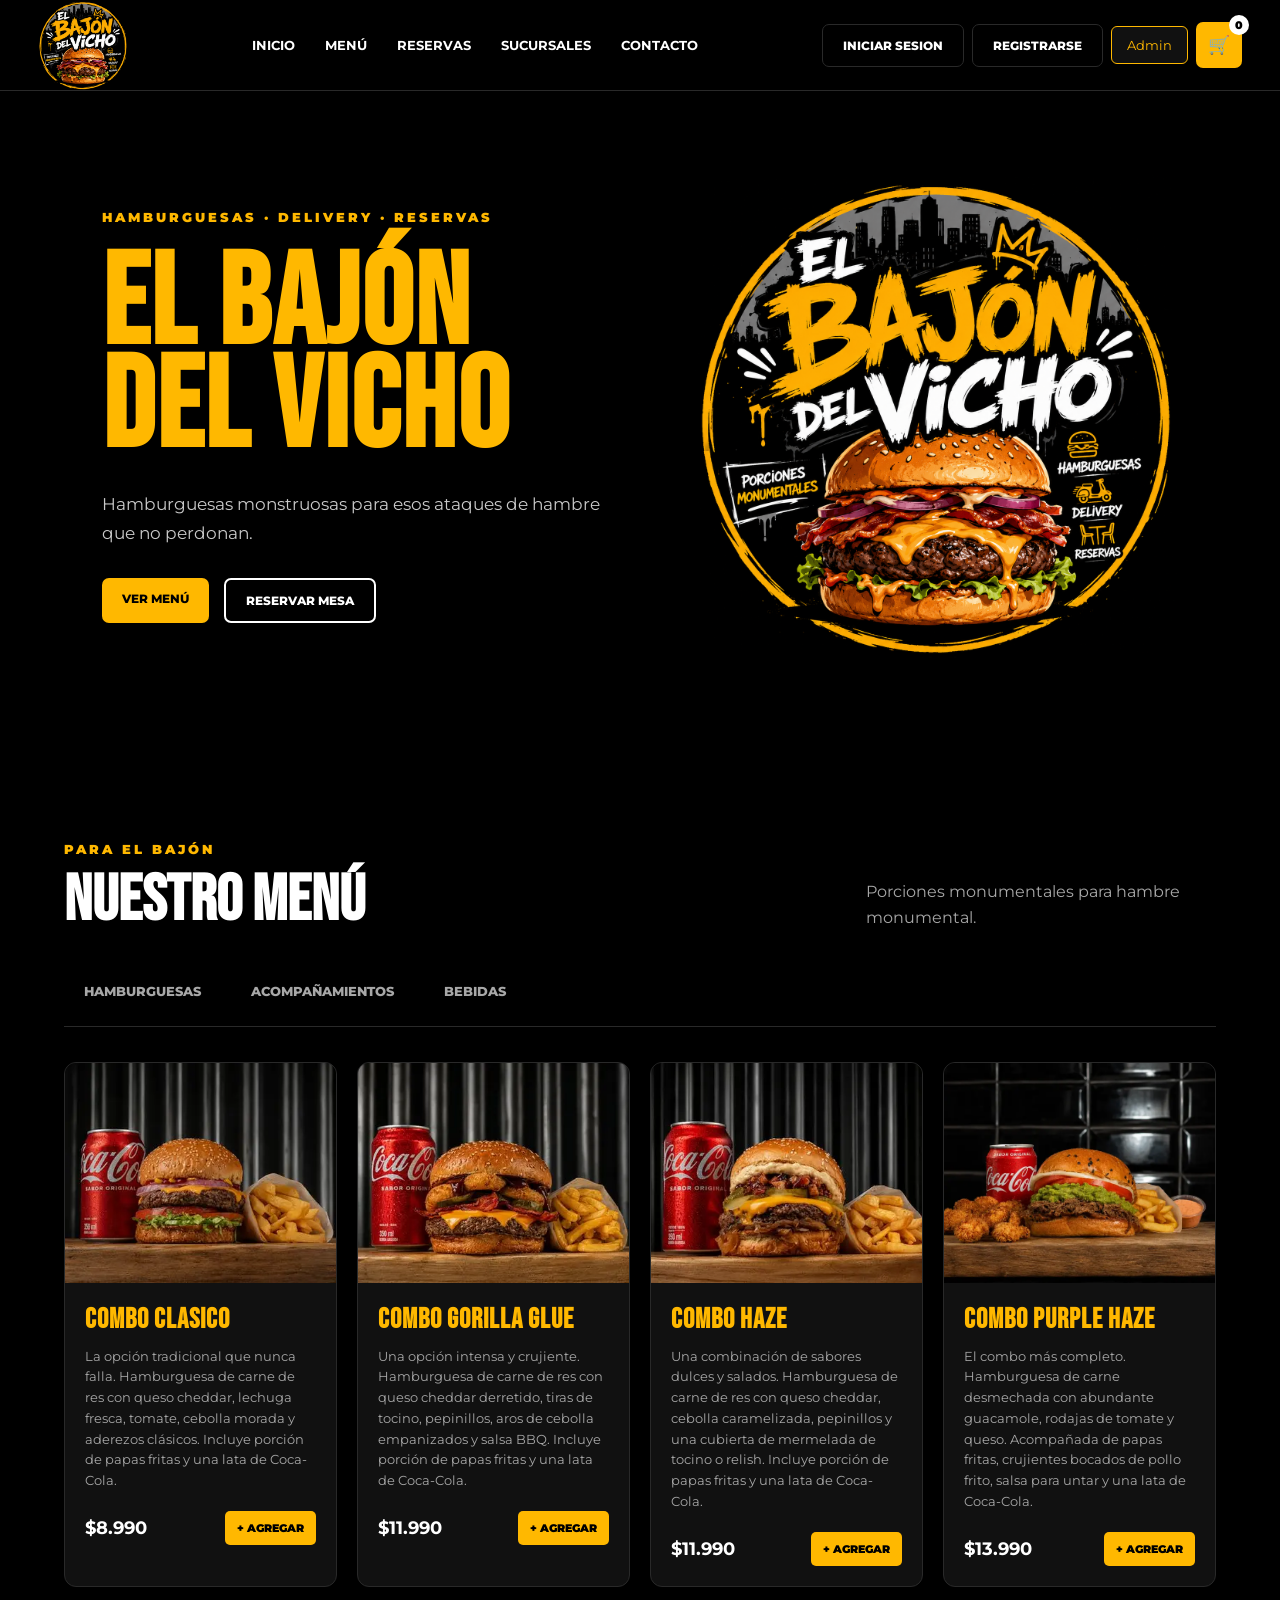
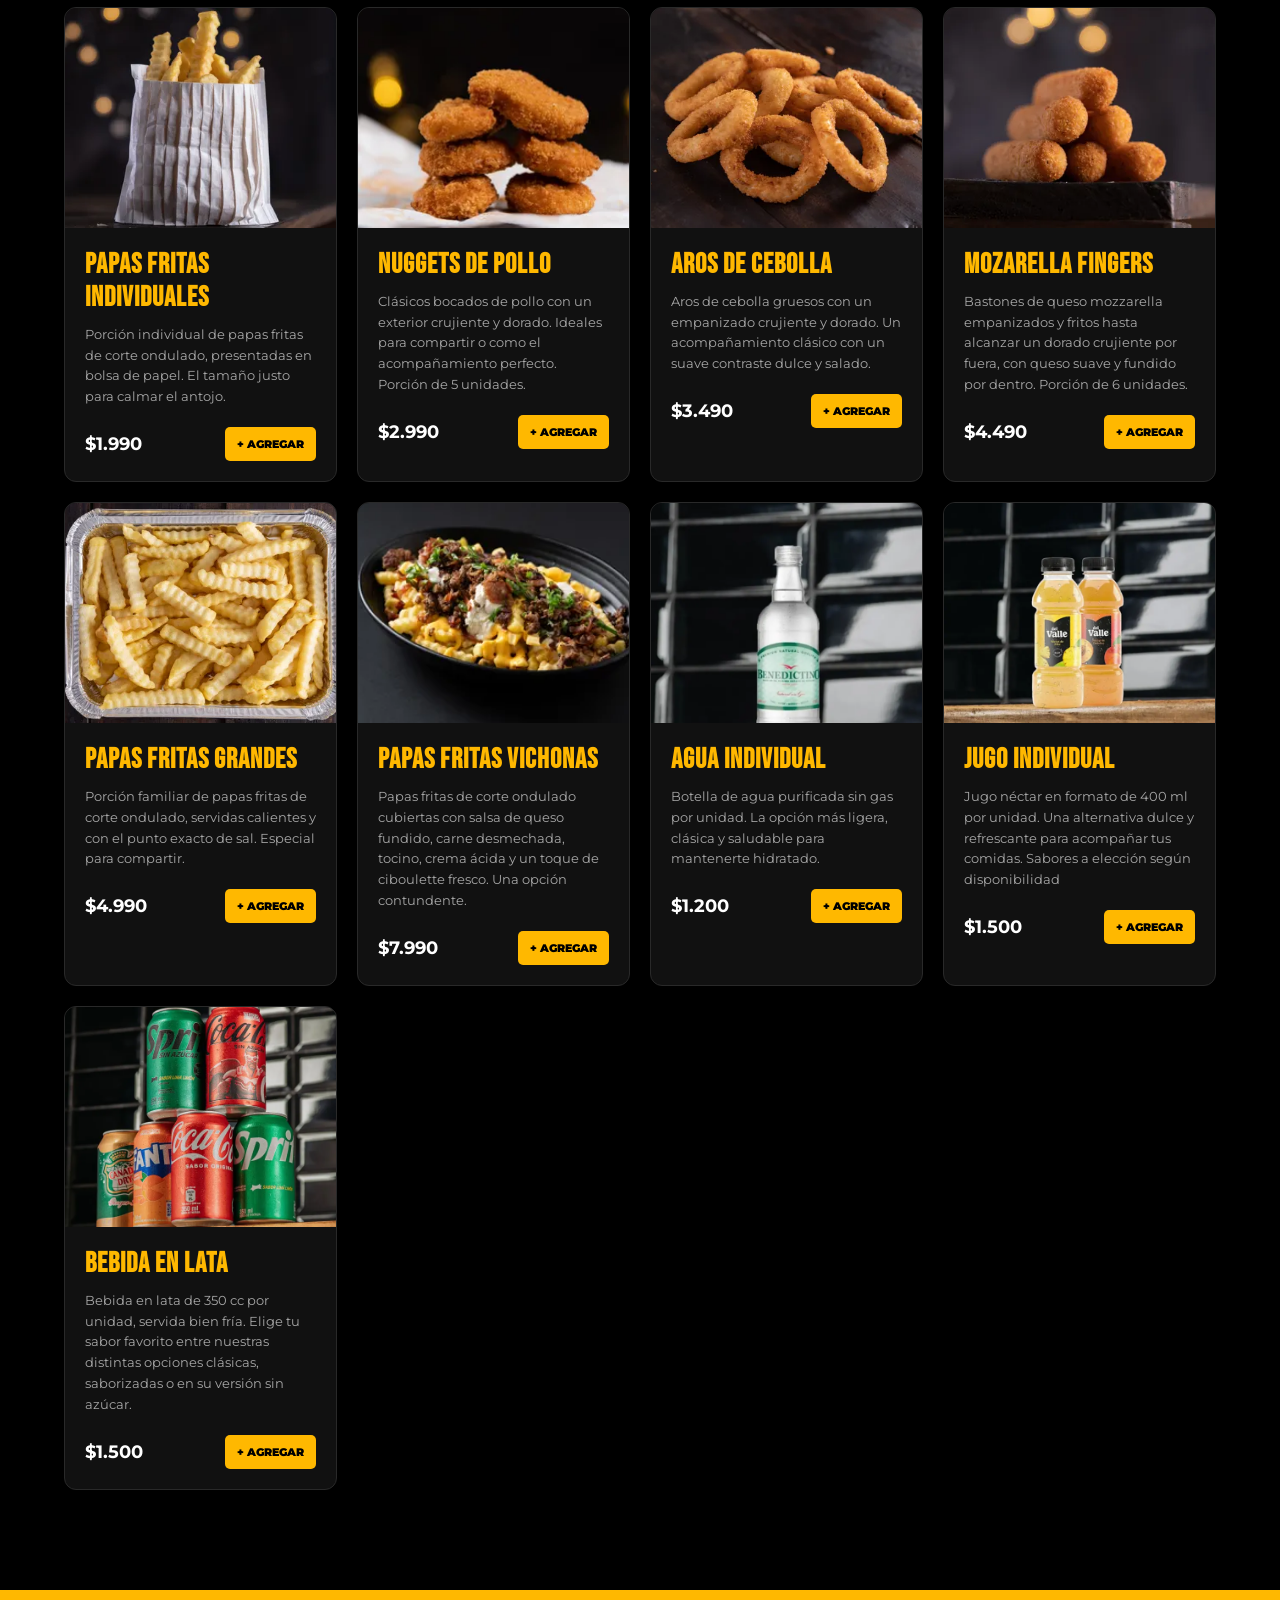
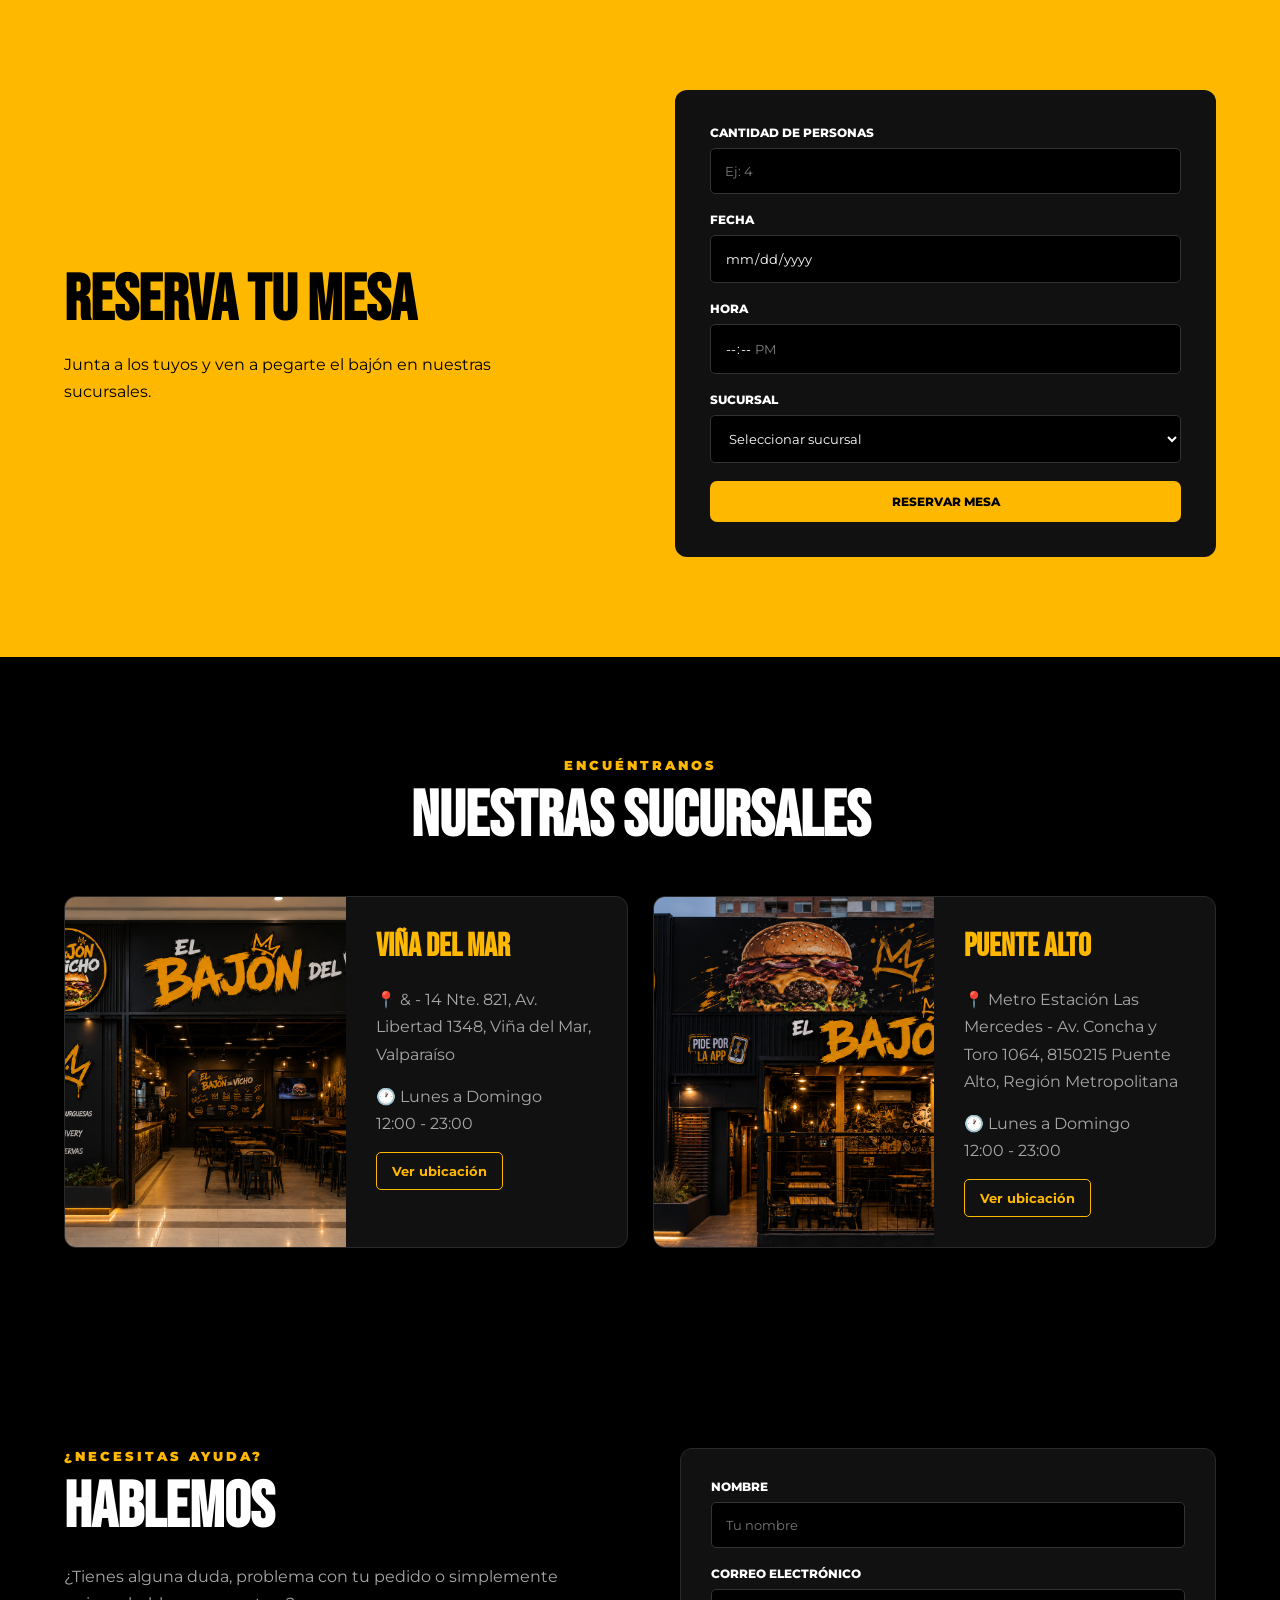
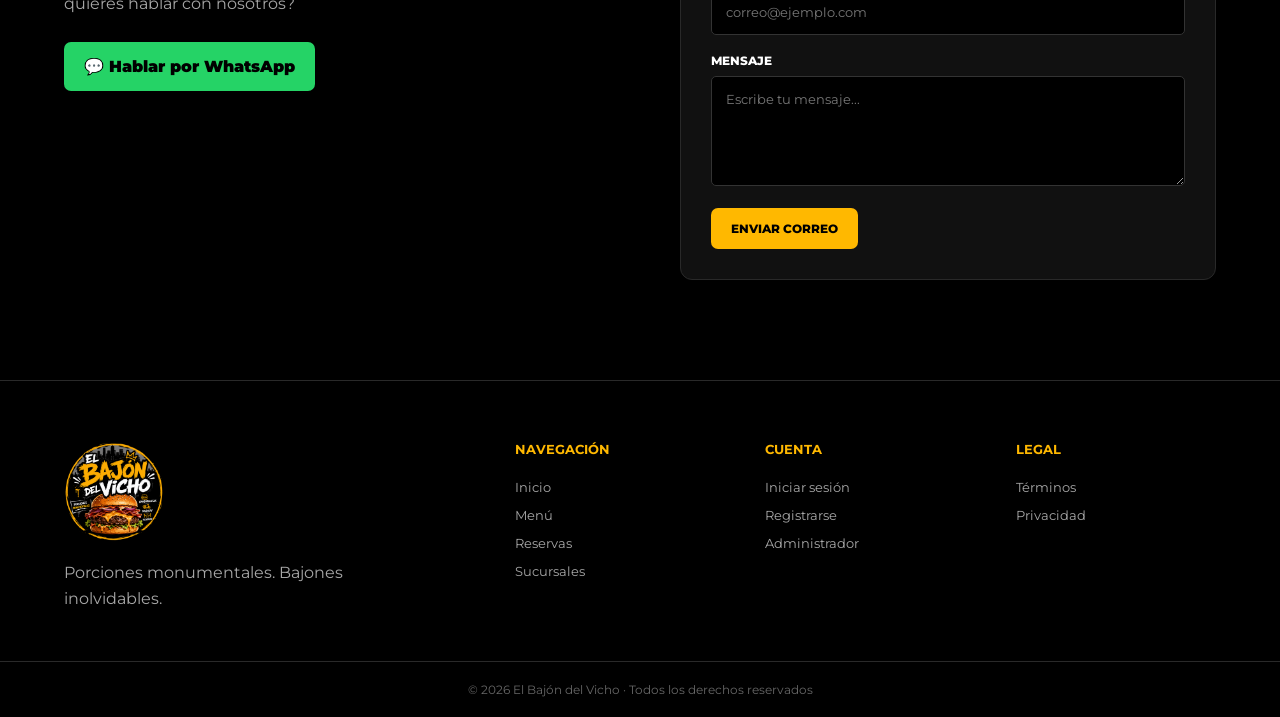
==== commit e0efe7a8: "Edité la sección de contacto para que tenga una opción de contactar por correo" ====
--- a/index.html
+++ b/index.html
@@ -43,13 +43,18 @@
 
         <div class="header-actions">
 
+            <!-- BOTÓN CERRAR SESIÓN (Oculto por defecto) -->
+            <button id="btnLogout" class="btn" style="display: none; background-color: #000; color: #fff; border: 1px solid #444;">
+                Cerrar Sesión
+            </button>
+
             <!-- R.2 -->
-            <button class="btn btn-login">
-                Iniciar sesión
+            <button class="btn btn-login" id="btnLoginHeader">
+                Iniciar Sesión
             </button>
 
-            <!-- R.1 -->
-            <button class="btn btn-register">
+            <!-- R.1 (Se le agregó id="btnRegisterHeader") -->
+            <button id="btnRegisterHeader" class="btn btn-register">
                 Registrarse
             </button>
 
@@ -62,9 +67,7 @@
                 🛒
                 <span>0</span>
             </button>
-
-        </div>
-
+        </div>
     </div>
 
 </header>
@@ -115,65 +118,6 @@
                     src="assets/logo.png"
                     alt="Hamburguesa El Bajón del Vicho"
             >
-
-        </div>
-
-    </section>
-
-
-    <!-- =====================================================
-         MODALIDAD DEL PEDIDO
-         R.7
-    ====================================================== -->
-
-    <section class="order-type">
-
-        <div class="section-container">
-
-            <p class="section-label">
-                TU PEDIDO
-            </p>
-
-            <h2>
-                ¿CÓMO QUIERES RECIBIRLO?
-            </h2>
-
-            <div class="order-options">
-
-                <button class="order-option active">
-
-                        <span class="order-icon">
-                            🛵
-                        </span>
-
-                    <strong>
-                        DELIVERY
-                    </strong>
-
-                    <small>
-                        Recíbelo donde estés
-                    </small>
-
-                </button>
-
-
-                <button class="order-option">
-
-                        <span class="order-icon">
-                            🏪
-                        </span>
-
-                    <strong>
-                        RETIRO EN TIENDA
-                    </strong>
-
-                    <small>
-                        Pasa a buscarlo
-                    </small>
-
-                </button>
-
-            </div>
 
         </div>
 
@@ -1073,6 +1017,25 @@
 
     </section>
 
+
+    <!-- =====================================================
+         LOGIN / REGISTRO
+         Estructura preparada
+         R.1
+         R.2
+         R.3
+    ====================================================== -->
+
+
+
+</main>
+
+
+<!-- =====================================================
+     CARRITO
+     R.6
+     R.15
+====================================================== -->
 
 <!-- =====================================================
      CARRITO
@@ -1284,6 +1247,45 @@
         </form>
     </div>
 </div>
+<div id="deliveryModal" class="modal-overlay" style="display: none;">
+    <div class="modal-card">
+        <button type="button" class="modal-close" id="closeDeliveryModal">&times;</button>
+        <p class="modal-subtitle">¿Cómo quieres recibir tu bajón?</p>
+        <h2 class="modal-title">TIPO DE ENTREGA</h2>
+        <div class="delivery-options">
+            <button type="button" id="btnOptionDelivery" class="btn-guest">DESPACHO A DOMICILIO </button>
+            <button type="button" id="btnOptionPickup" class="btn-guest">RETIRO EN TIENDA </button>
+        </div>
+    </div>
+</div>
+<div id="branchModal" class="modal-overlay" style="display: none;">
+    <div class="modal-card">
+        <button type="button" class="modal-close" id="closeBranchModal">&times;</button>
+        <p class="modal-subtitle">¿Dónde vas a retirar?</p>
+        <h2 class="modal-title">SELECCIONA SUCURSAL</h2>
+        <div class="delivery-options">
+            <button type="button" id="btnBranchVina" class="btn-guest">VIÑA DEL MAR</button>
+            <button type="button" id="btnBranchPuente" class="btn-guest">PUENTE ALTO</button>
+        </div>
+    </div>
+</div>
+
+<!-- MODAL DIRECCIÓN DE DESPACHO -->
+<div id="addressModal" class="modal-overlay" style="display: none;">
+    <div class="modal-card">
+        <button type="button" class="modal-close" id="closeAddressModal">&times;</button>
+        <p class="modal-subtitle">Ingresa tus datos para el envío</p>
+        <h2 class="modal-title">DIRECCIÓN DE DESPACHO</h2>
+        <form id="addressForm">
+            <div class="form-group">
+                <input type="text" id="addressInput" placeholder="Ej: Av. Valparaíso 1234, Depto 502" required>
+            </div>
+            <button type="submit" class="btn-guest">GUARDAR Y CONFIRMAR</button>
+        </form>
+    </div>
+</div>
+
+
 <script src="js/script.js"></script>
 
 
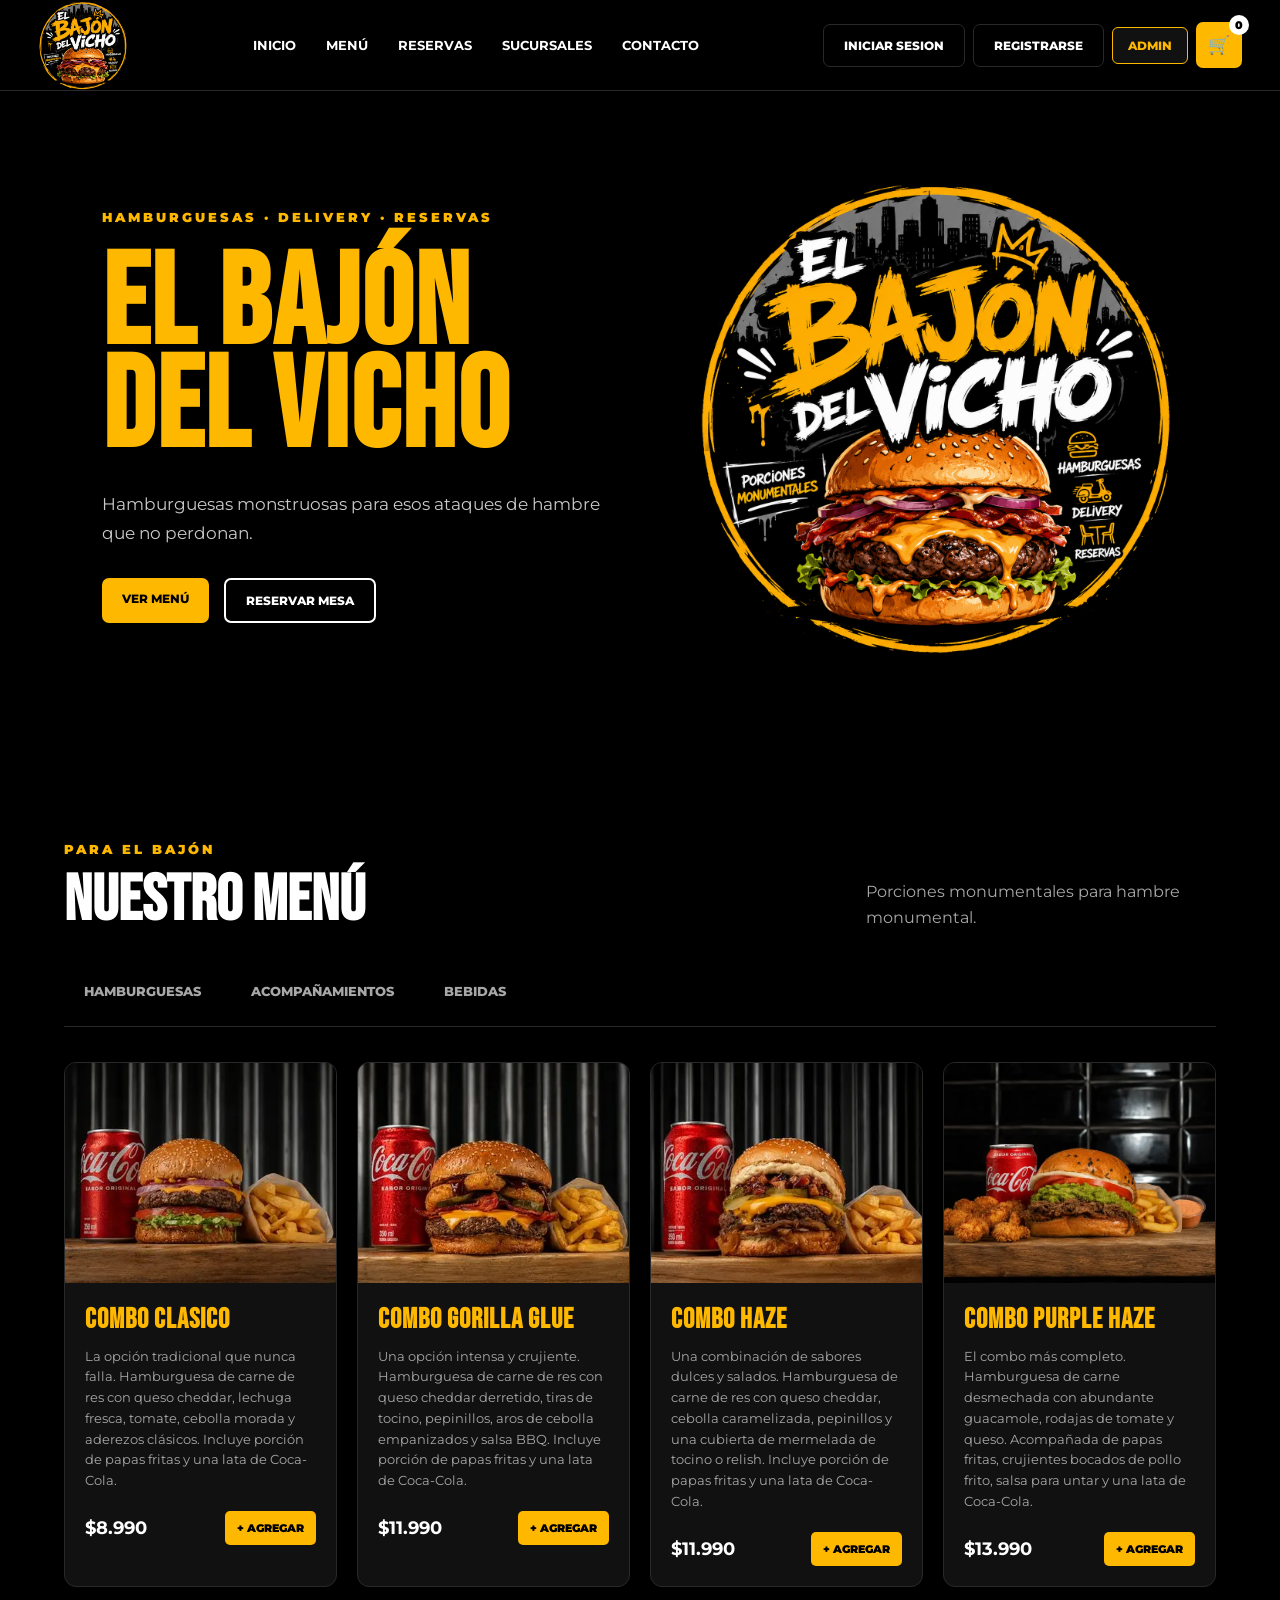
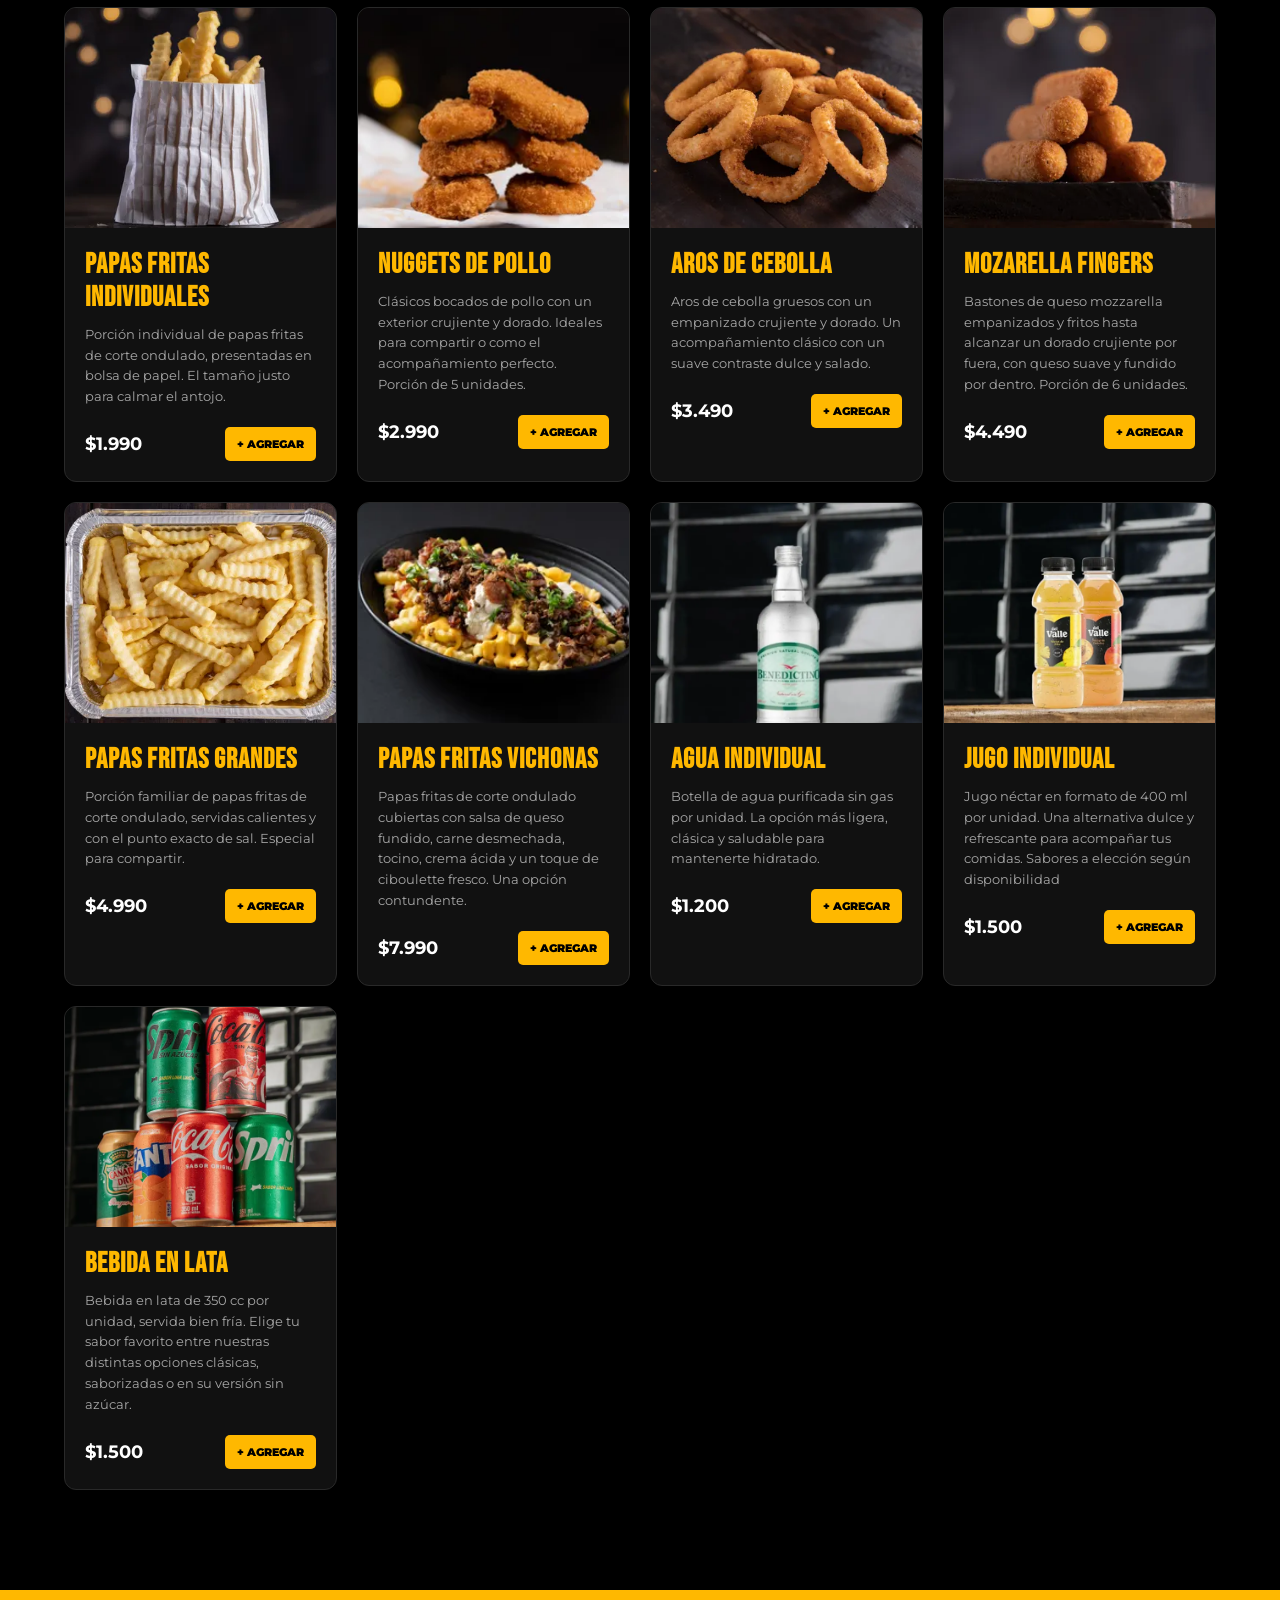
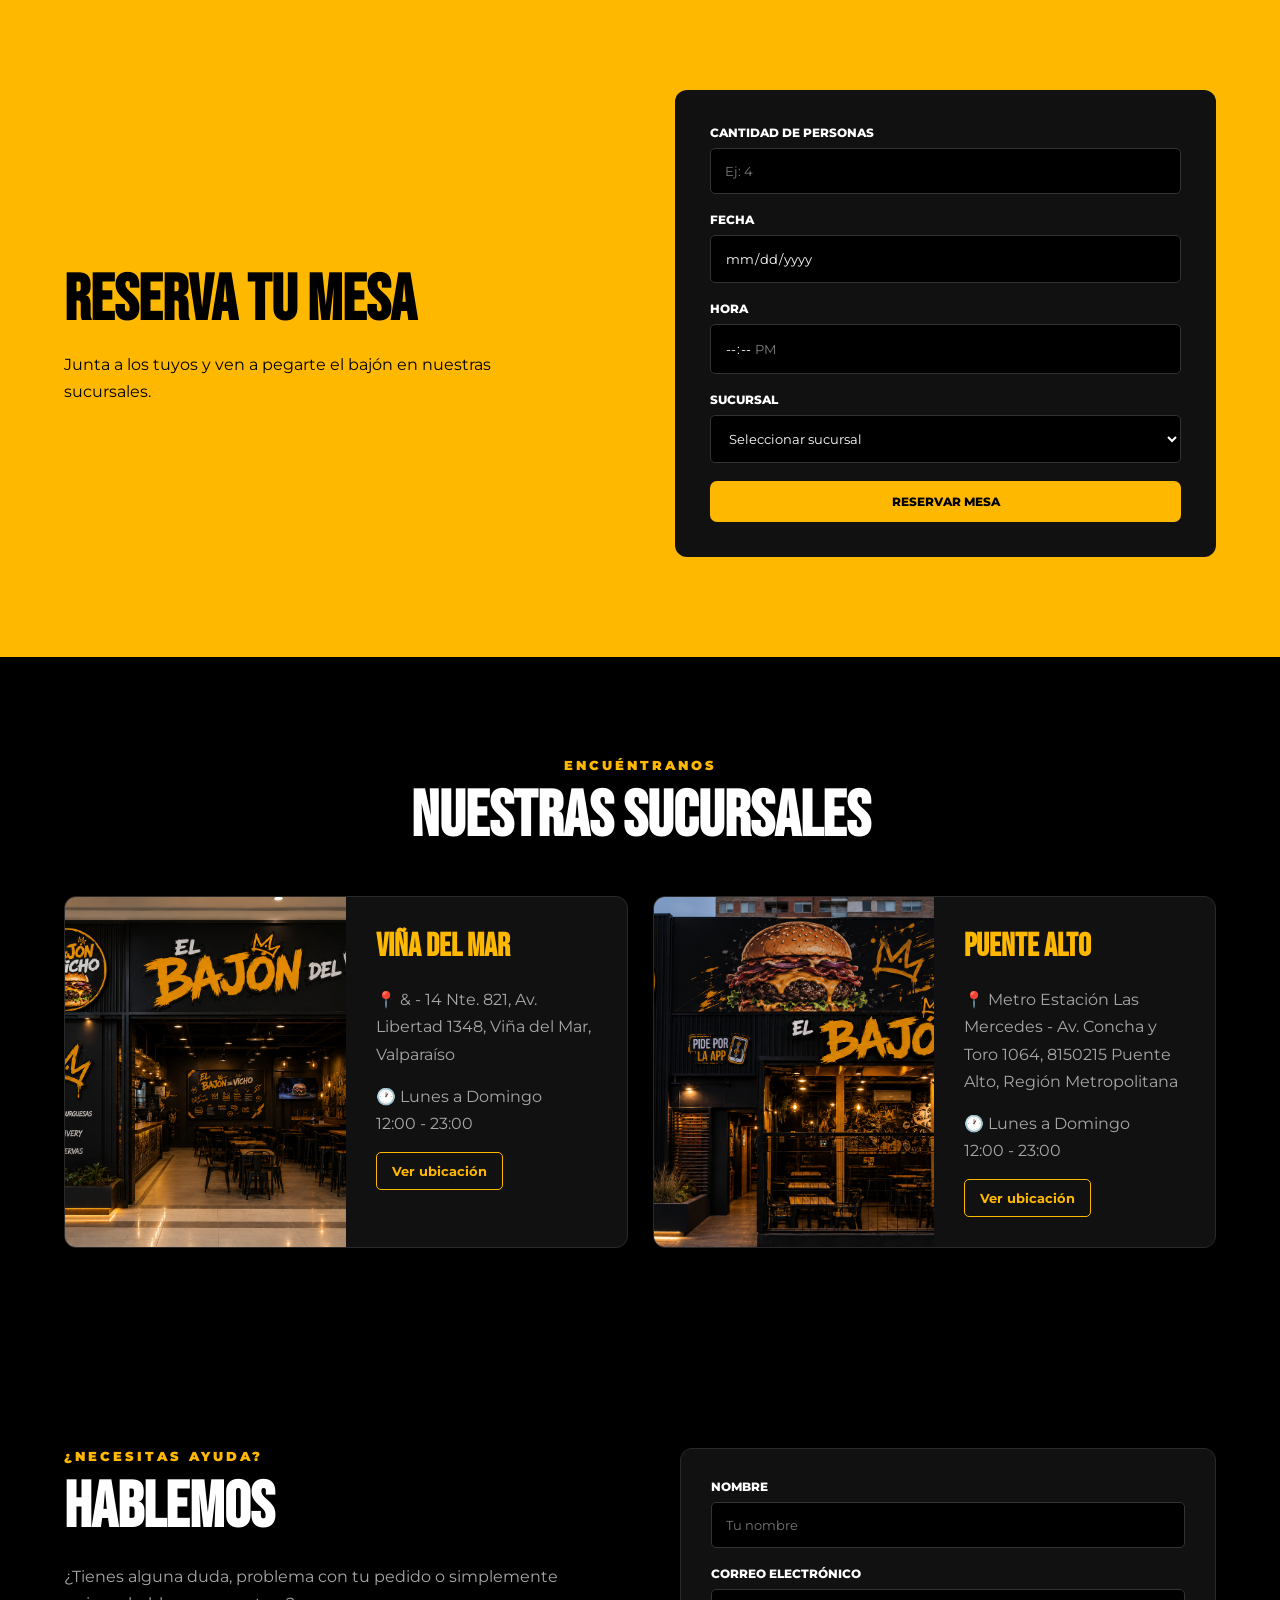
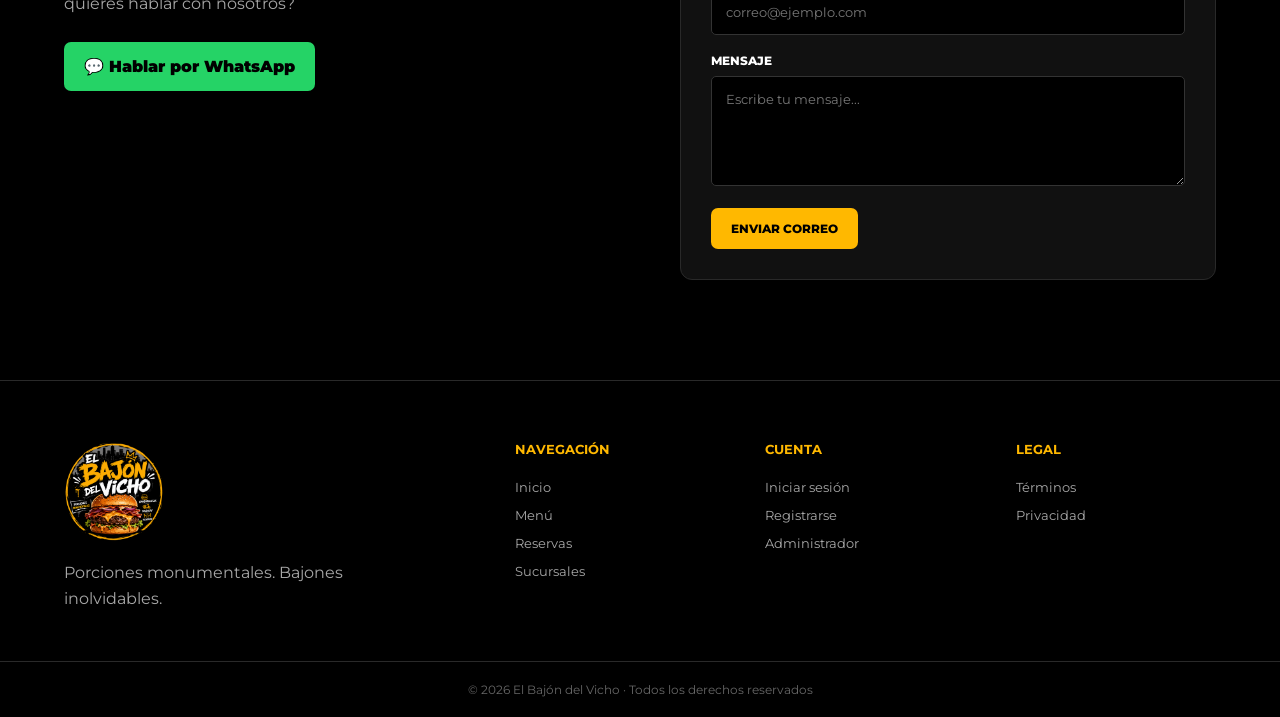
==== commit 1bcd4013: "Agregué la vista de administrador" ====
--- a/index.html
+++ b/index.html
@@ -59,9 +59,9 @@
             </button>
 
             <!-- R.3 -->
-            <button class="admin-button">
+            <a href="admin.html" class="btn admin-button">
                 Admin
-            </button>
+            </a>
 
             <button class="cart-button">
                 🛒
@@ -125,9 +125,9 @@
 
 
     <!-- =====================================================
-         MENÚ
-         R.5
-    ====================================================== -->
+             MENÚ
+             R.5
+        ====================================================== -->
 
     <section id="menu" class="menu-section">
 
@@ -180,7 +180,7 @@
 
                 <!-- PRODUCTO 1 -->
 
-                <article class="product-card" data-category="hamburguesas">
+                <article class="product-card" data-category="hamburguesas" data-id="prod-1">
 
                     <div class="product-image">
 
@@ -222,7 +222,7 @@
 
                 <!-- PRODUCTO 2 -->
 
-                <article class="product-card" data-category="hamburguesas">
+                <article class="product-card" data-category="hamburguesas" data-id="prod-2">
 
                     <div class="product-image">
 
@@ -262,7 +262,7 @@
 
                 <!-- PRODUCTO 3 -->
 
-                <article class="product-card" data-category="hamburguesas">
+                <article class="product-card" data-category="hamburguesas" data-id="prod-3">
 
                     <div class="product-image">
 
@@ -302,7 +302,7 @@
 
                 <!-- PRODUCTO 4 -->
 
-                <article class="product-card" data-category="hamburguesas">
+                <article class="product-card" data-category="hamburguesas" data-id="prod-4">
 
                     <div class="product-image">
 
@@ -341,7 +341,7 @@
 
                 <!-- PRODUCTO 5 -->
 
-                <article class="product-card" data-category="acompanamientos">
+                <article class="product-card" data-category="acompanamientos" data-id="prod-5">
 
                     <div class="product-image">
 
@@ -380,7 +380,7 @@
 
                 <!-- PRODUCTO 6 -->
 
-                <article class="product-card" data-category="acompanamientos">
+                <article class="product-card" data-category="acompanamientos" data-id="prod-6">
 
                     <div class="product-image">
 
@@ -419,7 +419,7 @@
 
                 <!-- PRODUCTO 7 -->
 
-                <article class="product-card" data-category="acompanamientos">
+                <article class="product-card" data-category="acompanamientos" data-id="prod-7">
 
                     <div class="product-image">
 
@@ -458,7 +458,7 @@
 
                 <!-- PRODUCTO 8 -->
 
-                <article class="product-card" data-category="acompanamientos">
+                <article class="product-card" data-category="acompanamientos" data-id="prod-8">
 
                     <div class="product-image">
 
@@ -497,7 +497,7 @@
 
                 <!-- PRODUCTO 9 -->
 
-                <article class="product-card" data-category="acompanamientos">
+                <article class="product-card" data-category="acompanamientos" data-id="prod-9">
 
                     <div class="product-image">
 
@@ -536,7 +536,7 @@
 
                 <!-- PRODUCTO 10 -->
 
-                <article class="product-card" data-category="acompanamientos">
+                <article class="product-card" data-category="acompanamientos" data-id="prod-10">
 
                     <div class="product-image">
 
@@ -575,7 +575,7 @@
 
                 <!-- PRODUCTO 11 -->
 
-                <article class="product-card" data-category="bebidas">
+                <article class="product-card" data-category="bebidas" data-id="prod-11">
 
                     <div class="product-image">
 
@@ -614,7 +614,7 @@
 
                 <!-- PRODUCTO 12 -->
 
-                <article class="product-card" data-category="bebidas">
+                <article class="product-card" data-category="bebidas" data-id="prod-12">
 
                     <div class="product-image">
 
@@ -653,7 +653,7 @@
 
                 <!-- PRODUCTO 13 -->
 
-                <article class="product-card" data-category="bebidas">
+                <article class="product-card" data-category="bebidas" data-id="prod-13">
 
                     <div class="product-image">
 
--- a/css/style.css
+++ b/css/style.css
@@ -1622,4 +1622,120 @@
     #addressInput:focus {
         outline: 1px solid var(--yellow);
     }
+
+    /* =========================================================
+   ESTADOS DE PRODUCTO (SIN STOCK)
+========================================================= */
+    .product-card.sin-stock {
+        filter: grayscale(100%);
+        opacity: 0.6;
+        position: relative;
+    }
+
+    .product-card.sin-stock::after {
+        content: "AGOTADO";
+        position: absolute;
+        top: 30%;
+        left: 50%;
+        transform: translate(-50%, -50%);
+        background: #000000;
+        color: var(--white);
+        padding: 10px 25px;
+        font-family: 'Bebas Neue', sans-serif;
+        font-size: 28px;
+        letter-spacing: 2px;
+        border: 2px solid var(--yellow);
+        border-radius: 5px;
+        z-index: 10;
+    }
+
+    .product-card.sin-stock .add-button {
+        pointer-events: none;
+        background: #444444;
+        color: #888888;
+        border: 1px solid #333333;
+    }
+
+    /* =========================================================
+       PANEL DE ADMINISTRACIÓN
+    ========================================================= */
+    .admin-container {
+        width: min(1000px, 95%);
+        margin: 50px auto;
+        background: var(--black-light);
+        border: 1px solid var(--border);
+        border-radius: var(--radius);
+        padding: 30px;
+    }
+
+    .admin-header {
+        display: flex;
+        justify-content: space-between;
+        align-items: center;
+        border-bottom: 1px solid var(--border);
+        padding-bottom: 20px;
+        margin-bottom: 30px;
+    }
+
+    .admin-header h2 {
+        font-family: 'Bebas Neue', sans-serif;
+        color: var(--yellow);
+        font-size: 40px;
+    }
+
+    .admin-table {
+        width: 100%;
+        border-collapse: collapse;
+    }
+
+    .admin-table th, .admin-table td {
+        padding: 15px;
+        text-align: left;
+        border-bottom: 1px solid var(--border);
+    }
+
+    .admin-table th {
+        color: var(--yellow);
+        font-size: 13px;
+        text-transform: uppercase;
+    }
+
+    .admin-input, .admin-textarea {
+        width: 100%;
+        background: #000;
+        border: 1px solid #333;
+        color: #fff;
+        padding: 8px;
+        border-radius: 4px;
+    }
+
+    .admin-textarea {
+        min-height: 60px;
+        resize: vertical;
+    }
+
+    .btn-guardar-admin {
+        background: var(--yellow);
+        color: #000;
+        border: none;
+        padding: 8px 15px;
+        border-radius: 4px;
+        font-weight: bold;
+        margin-top: 10px;
+        width: 100%;
+    }
+
+    .btn-toggle-stock {
+        background: transparent;
+        border: 1px solid #fff;
+        color: #fff;
+        padding: 8px 15px;
+        border-radius: 4px;
+        font-weight: bold;
+        width: 100%;
+    }
+    .btn-toggle-stock.agotado {
+        border-color: #ff4444;
+        color: #ff4444;
+    }
 }
